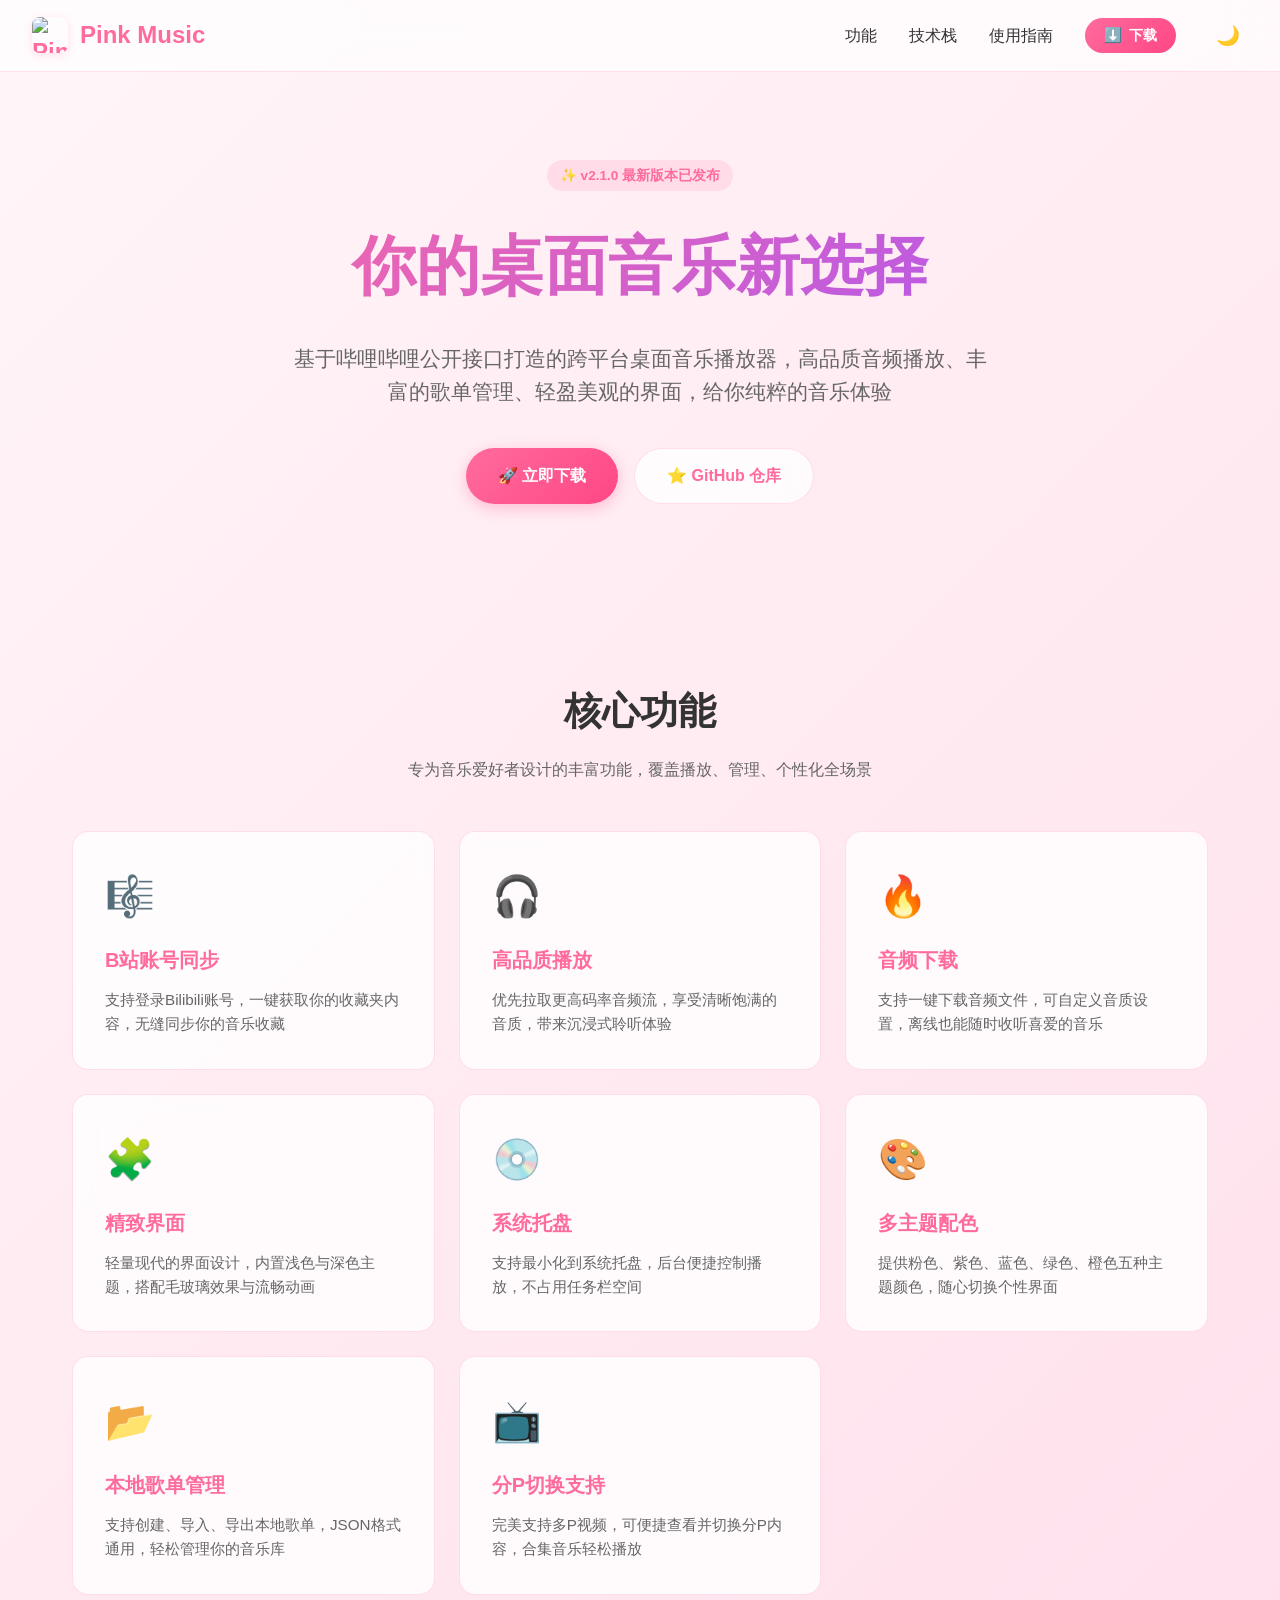
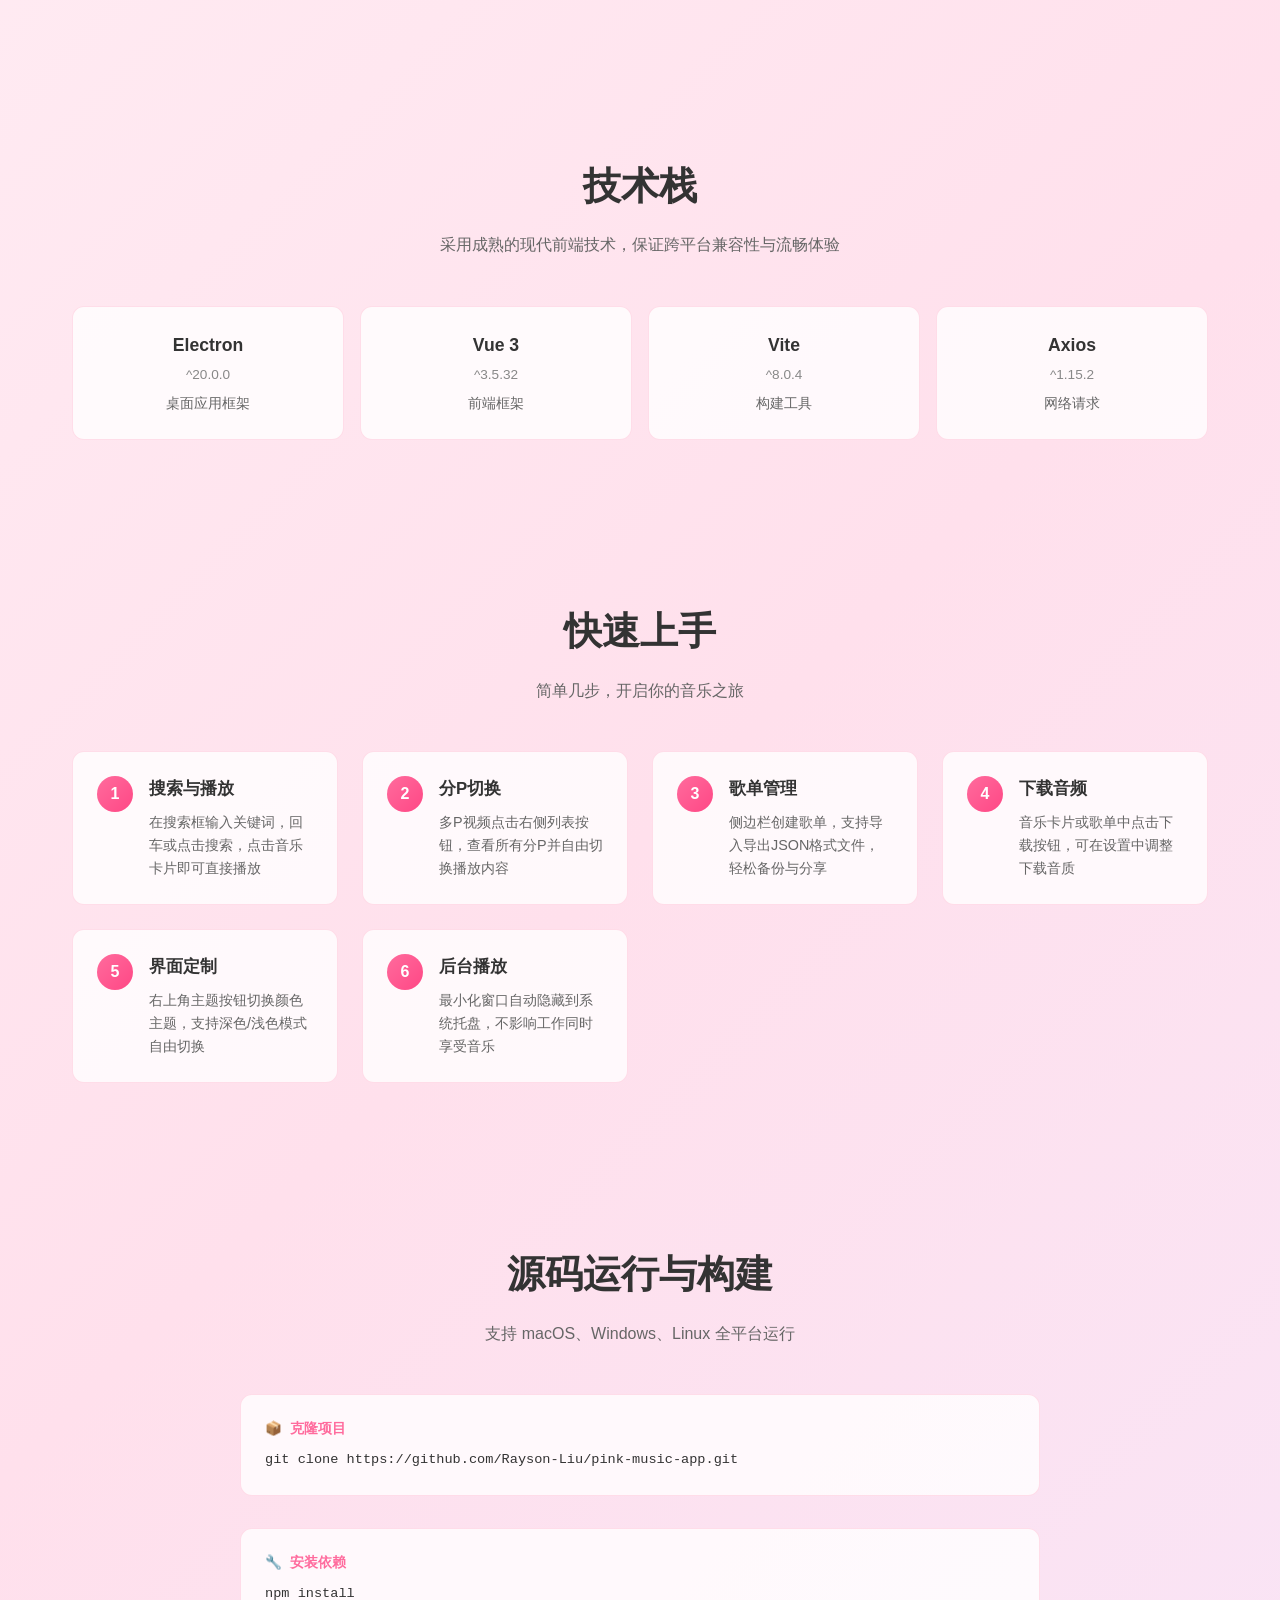
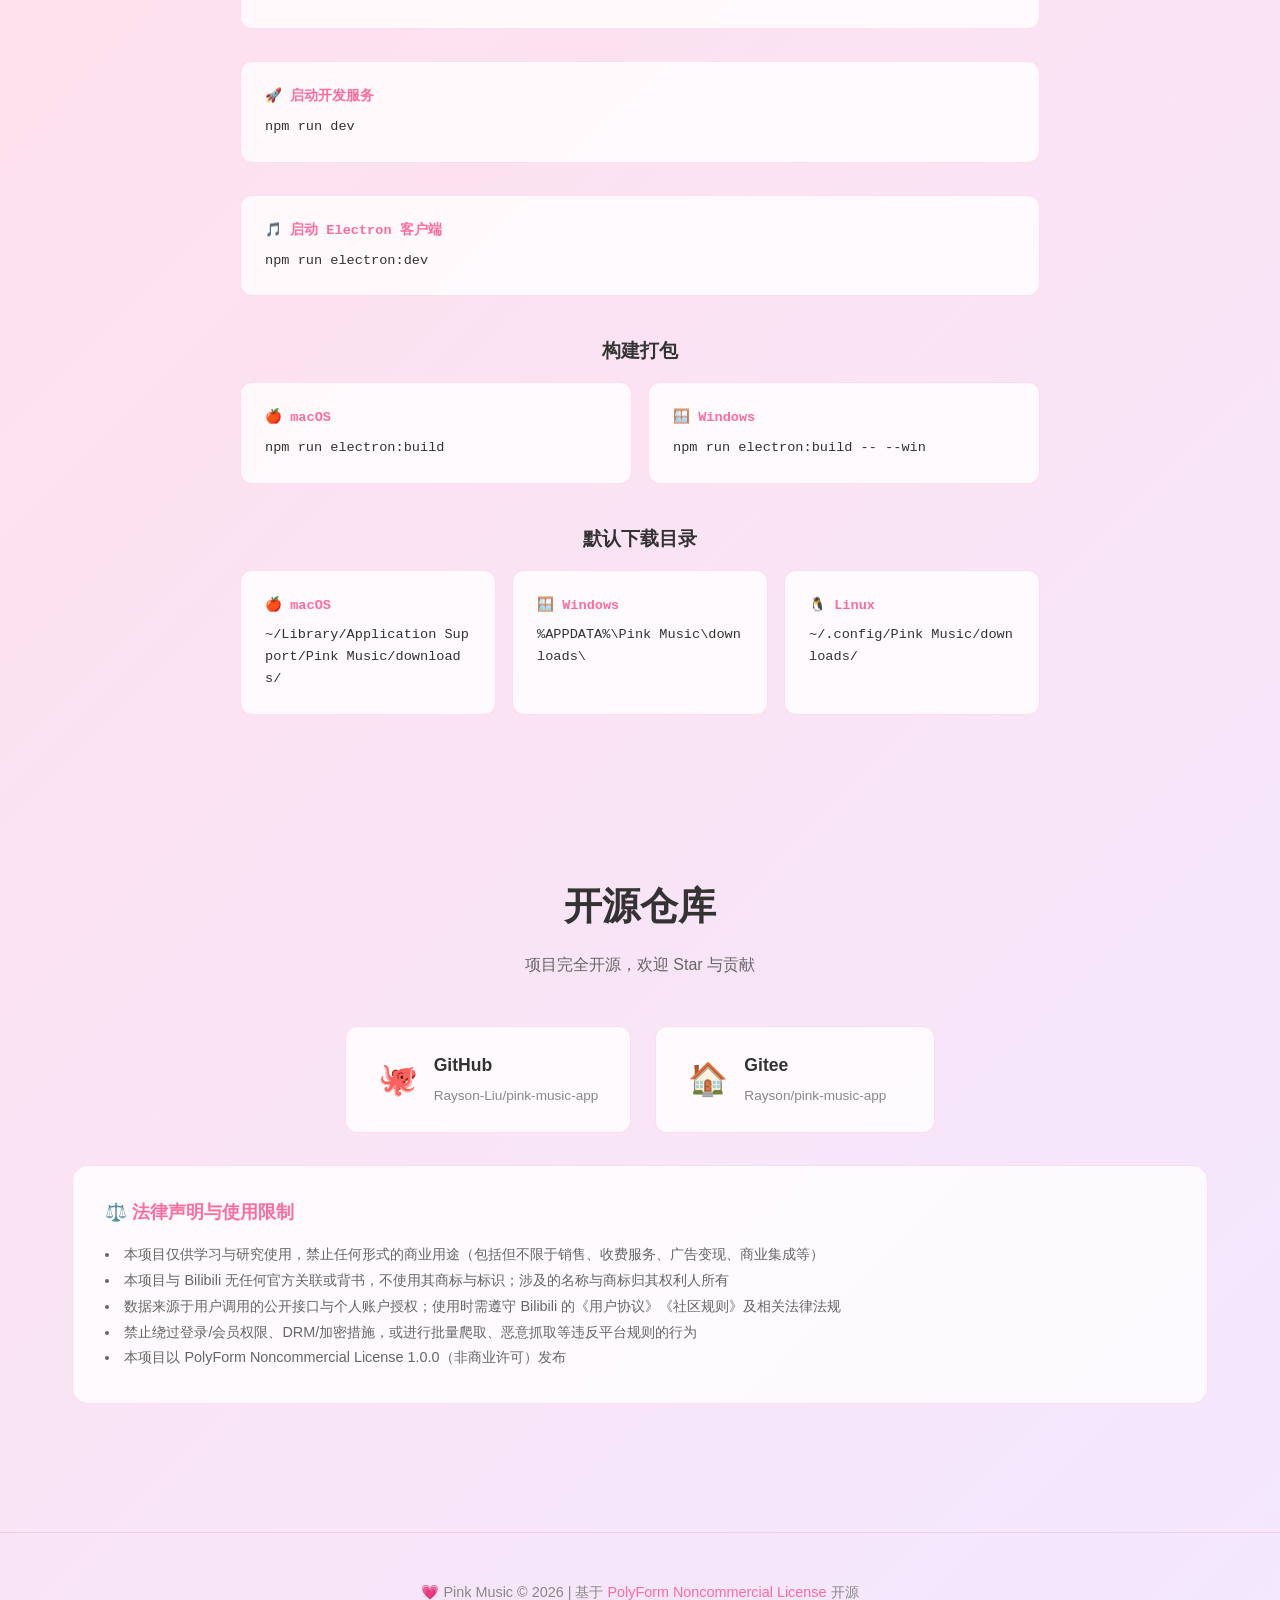
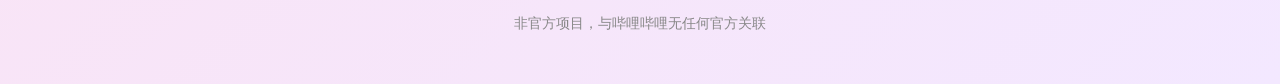
==== index.html @ ff6e5a3b "Create index.html" ====
<!DOCTYPE html>
<html lang="zh-CN">
<head>
    <meta charset="UTF-8">
    <meta name="viewport" content="width=device-width, initial-scale=1.0">
    <title>Pink Music - 基于B站的跨平台桌面音乐播放器</title>
    <link rel="icon" type="image/png" href="https://gitee.com/Rayson-Liu/pink-music-app/blob/main/pink.png">
    <style>
        * {
            margin: 0;
            padding: 0;
            box-sizing: border-box;
        }

        :root {
            --primary: #ff6b9d;
            --primary-dark: #ff4785;
            --secondary: #c44569;
            --bg-light: #fff5f8;
            --bg-dark: #1a1a2e;
            --text-light: #333;
            --text-dark: #f0f0f0;
            --card-light: rgba(255, 255, 255, 0.8);
            --card-dark: rgba(30, 30, 50, 0.8);
            --border-light: rgba(255, 107, 157, 0.2);
            --border-dark: rgba(255, 107, 157, 0.3);
            --modal-overlay: rgba(0, 0, 0, 0.4);
        }

        body {
            font-family: -apple-system, BlinkMacSystemFont, 'Segoe UI', Roboto, 'Helvetica Neue', Arial, sans-serif;
            background: linear-gradient(135deg, #fff5f8 0%, #ffe0ec 50%, #f3e8ff 100%);
            color: var(--text-light);
            line-height: 1.6;
            min-height: 100vh;
            transition: all 0.3s ease;
        }

        body.dark {
            background: linear-gradient(135deg, #1a1a2e 0%, #16213e 50%, #2d1b4e 100%);
            color: var(--text-dark);
        }

        /* 导航栏 */
        .navbar {
            position: fixed;
            top: 0;
            left: 0;
            right: 0;
            padding: 1rem 2rem;
            background: rgba(255, 255, 255, 0.7);
            backdrop-filter: blur(20px);
            -webkit-backdrop-filter: blur(20px);
            border-bottom: 1px solid var(--border-light);
            z-index: 1000;
            display: flex;
            justify-content: space-between;
            align-items: center;
            transition: all 0.3s ease;
        }

        body.dark .navbar {
            background: rgba(26, 26, 46, 0.7);
            border-bottom: 1px solid var(--border-dark);
        }

        .logo {
            display: flex;
            align-items: center;
            gap: 0.75rem;
            font-size: 1.5rem;
            font-weight: 700;
            color: var(--primary);
        }

        .logo-img {
            height: 36px;
            width: 36px;
            border-radius: 8px;
            object-fit: cover;
            box-shadow: 0 2px 8px rgba(255, 107, 157, 0.2);
        }

        .nav-links {
            display: flex;
            gap: 2rem;
            list-style: none;
            align-items: center;
        }

        .nav-links a {
            text-decoration: none;
            color: inherit;
            font-weight: 500;
            transition: color 0.2s ease;
        }

        .nav-links a:hover {
            color: var(--primary);
        }

        .theme-toggle {
            background: none;
            border: none;
            font-size: 1.2rem;
            cursor: pointer;
            padding: 0.5rem;
            border-radius: 50%;
            transition: background 0.2s ease;
        }

        .theme-toggle:hover {
            background: rgba(255, 107, 157, 0.1);
        }

        .nav-download-btn {
            padding: 0.5rem 1.2rem;
            border-radius: 50px;
            font-weight: 600;
            border: none;
            cursor: pointer;
            font-size: 0.9rem;
            background: linear-gradient(135deg, var(--primary) 0%, var(--primary-dark) 100%);
            color: white;
            transition: all 0.3s ease;
            display: inline-flex;
            align-items: center;
            gap: 0.4rem;
        }

        .nav-download-btn:hover {
            transform: translateY(-1px);
            box-shadow: 0 4px 12px rgba(255, 107, 157, 0.4);
        }

        /* Hero 区域 */
        .hero {
            padding: 10rem 2rem 6rem;
            text-align: center;
            max-width: 1200px;
            margin: 0 auto;
        }

        .hero h1 {
            font-size: clamp(2.5rem, 5vw, 4rem);
            font-weight: 800;
            margin-bottom: 1.5rem;
            background: linear-gradient(135deg, var(--primary) 0%, #a855f7 100%);
            -webkit-background-clip: text;
            -webkit-text-fill-color: transparent;
            background-clip: text;
        }

        .hero-subtitle {
            font-size: clamp(1.1rem, 2vw, 1.3rem);
            color: #666;
            max-width: 700px;
            margin: 0 auto 2.5rem;
        }

        body.dark .hero-subtitle {
            color: #aaa;
        }

        .hero-buttons {
            display: flex;
            gap: 1rem;
            justify-content: center;
            flex-wrap: wrap;
        }

        .btn {
            padding: 0.875rem 2rem;
            border-radius: 50px;
            font-weight: 600;
            text-decoration: none;
            display: inline-flex;
            align-items: center;
            gap: 0.5rem;
            transition: all 0.3s ease;
            border: none;
            cursor: pointer;
            font-size: 1rem;
        }

        .btn-primary {
            background: linear-gradient(135deg, var(--primary) 0%, var(--primary-dark) 100%);
            color: white;
            box-shadow: 0 4px 15px rgba(255, 107, 157, 0.4);
        }

        .btn-primary:hover {
            transform: translateY(-2px);
            box-shadow: 0 6px 20px rgba(255, 107, 157, 0.5);
        }

        .btn-secondary {
            background: var(--card-light);
            color: var(--primary);
            border: 1px solid var(--border-light);
            backdrop-filter: blur(10px);
        }

        body.dark .btn-secondary {
            background: var(--card-dark);
            border: 1px solid var(--border-dark);
        }

        .btn-secondary:hover {
            background: rgba(255, 107, 157, 0.1);
            transform: translateY(-2px);
        }

        .btn-full {
            width: 100%;
            justify-content: center;
            margin-top: 0.8rem;
        }

        .badge {
            display: inline-block;
            padding: 0.3rem 0.8rem;
            background: rgba(255, 107, 157, 0.15);
            color: var(--primary);
            border-radius: 20px;
            font-size: 0.85rem;
            font-weight: 600;
            margin-bottom: 1.5rem;
        }

        body.dark .badge {
            background: rgba(255, 107, 157, 0.2);
        }

        /* 通用板块样式 */
        .section {
            padding: 5rem 2rem;
            max-width: 1200px;
            margin: 0 auto;
        }

        .section-title {
            text-align: center;
            font-size: clamp(1.8rem, 3vw, 2.5rem);
            font-weight: 700;
            margin-bottom: 1rem;
        }

        .section-desc {
            text-align: center;
            color: #666;
            max-width: 600px;
            margin: 0 auto 3rem;
        }

        body.dark .section-desc {
            color: #aaa;
        }

        /* 功能特性 */
        .features-grid {
            display: grid;
            grid-template-columns: repeat(auto-fit, minmax(280px, 1fr));
            gap: 1.5rem;
        }

        .feature-card {
            background: var(--card-light);
            backdrop-filter: blur(10px);
            border: 1px solid var(--border-light);
            border-radius: 16px;
            padding: 2rem;
            transition: all 0.3s ease;
        }

        body.dark .feature-card {
            background: var(--card-dark);
            border: 1px solid var(--border-dark);
        }

        .feature-card:hover {
            transform: translateY(-5px);
            box-shadow: 0 10px 30px rgba(255, 107, 157, 0.15);
        }

        .feature-icon {
            font-size: 2.5rem;
            margin-bottom: 1rem;
        }

        .feature-card h3 {
            font-size: 1.25rem;
            margin-bottom: 0.75rem;
            color: var(--primary);
        }

        .feature-card p {
            color: #666;
            font-size: 0.95rem;
        }

        body.dark .feature-card p {
            color: #bbb;
        }

        /* 技术栈 */
        .tech-stack {
            display: grid;
            grid-template-columns: repeat(auto-fit, minmax(200px, 1fr));
            gap: 1rem;
            margin-top: 2rem;
        }

        .tech-item {
            background: var(--card-light);
            border: 1px solid var(--border-light);
            border-radius: 12px;
            padding: 1.5rem;
            text-align: center;
            transition: all 0.3s ease;
        }

        body.dark .tech-item {
            background: var(--card-dark);
            border: 1px solid var(--border-dark);
        }

        .tech-item:hover {
            border-color: var(--primary);
        }

        .tech-name {
            font-weight: 700;
            font-size: 1.1rem;
            margin-bottom: 0.3rem;
        }

        .tech-version {
            color: #888;
            font-size: 0.85rem;
            margin-bottom: 0.5rem;
        }

        body.dark .tech-version {
            color: #999;
        }

        .tech-desc {
            font-size: 0.85rem;
            color: #666;
        }

        body.dark .tech-desc {
            color: #aaa;
        }

        /* 使用指南 */
        .guide-grid {
            display: grid;
            grid-template-columns: repeat(auto-fit, minmax(250px, 1fr));
            gap: 1.5rem;
        }

        .guide-item {
            display: flex;
            gap: 1rem;
            padding: 1.5rem;
            background: var(--card-light);
            border-radius: 12px;
            border: 1px solid var(--border-light);
        }

        body.dark .guide-item {
            background: var(--card-dark);
            border: 1px solid var(--border-dark);
        }

        .guide-number {
            width: 36px;
            height: 36px;
            border-radius: 50%;
            background: linear-gradient(135deg, var(--primary), var(--primary-dark));
            color: white;
            display: flex;
            align-items: center;
            justify-content: center;
            font-weight: 700;
            flex-shrink: 0;
        }

        .guide-content h4 {
            margin-bottom: 0.5rem;
            font-size: 1.05rem;
        }

        .guide-content p {
            font-size: 0.9rem;
            color: #666;
        }

        body.dark .guide-content p {
            color: #aaa;
        }

        /* 下载区域 */
        .download-section {
            text-align: center;
        }

        .download-paths {
            display: grid;
            grid-template-columns: repeat(auto-fit, minmax(220px, 1fr));
            gap: 1rem;
            margin: 2rem 0;
        }

        .path-card {
            background: var(--card-light);
            border: 1px solid var(--border-light);
            border-radius: 12px;
            padding: 1.5rem;
            font-family: 'Monaco', 'Consolas', monospace;
            font-size: 0.85rem;
            text-align: left;
            word-break: break-all;
        }

        body.dark .path-card {
            background: var(--card-dark);
            border: 1px solid var(--border-dark);
        }

        .path-label {
            font-weight: 700;
            color: var(--primary);
            margin-bottom: 0.5rem;
            font-family: inherit;
        }

        /* 开源仓库 */
        .repo-links {
            display: flex;
            gap: 1.5rem;
            justify-content: center;
            flex-wrap: wrap;
            margin-top: 2rem;
        }

        .repo-card {
            display: flex;
            align-items: center;
            gap: 1rem;
            padding: 1.5rem 2rem;
            background: var(--card-light);
            border: 1px solid var(--border-light);
            border-radius: 12px;
            text-decoration: none;
            color: inherit;
            transition: all 0.3s ease;
            min-width: 280px;
        }

        body.dark .repo-card {
            background: var(--card-dark);
            border: 1px solid var(--border-dark);
        }

        .repo-card:hover {
            transform: translateY(-3px);
            border-color: var(--primary);
            box-shadow: 0 8px 20px rgba(255, 107, 157, 0.15);
        }

        .repo-icon {
            font-size: 2rem;
        }

        .repo-info h4 {
            font-size: 1.1rem;
            margin-bottom: 0.2rem;
        }

        .repo-info span {
            font-size: 0.85rem;
            color: #888;
        }

        body.dark .repo-info span {
            color: #999;
        }

        /* 法律声明 */
        .legal-notice {
            background: var(--card-light);
            border: 1px solid var(--border-light);
            border-radius: 16px;
            padding: 2rem;
            margin-top: 2rem;
            font-size: 0.9rem;
            color: #666;
        }

        body.dark .legal-notice {
            background: var(--card-dark);
            border: 1px solid var(--border-dark);
            color: #aaa;
        }

        .legal-notice h4 {
            color: var(--primary);
            margin-bottom: 1rem;
            font-size: 1.1rem;
        }

        .legal-notice ul {
            list-style-position: inside;
            line-height: 1.8;
        }

        /* 下载弹窗模态框 */
        .modal-overlay {
            position: fixed;
            top: 0;
            left: 0;
            right: 0;
            bottom: 0;
            background: var(--modal-overlay);
            backdrop-filter: blur(8px);
            -webkit-backdrop-filter: blur(8px);
            z-index: 2000;
            display: flex;
            align-items: center;
            justify-content: center;
            padding: 1rem;
            opacity: 0;
            visibility: hidden;
            transition: all 0.3s ease;
        }

        .modal-overlay.active {
            opacity: 1;
            visibility: visible;
        }

        .modal-content {
            background: var(--card-light);
            border: 1px solid var(--border-light);
            border-radius: 20px;
            width: 100%;
            max-width: 520px;
            overflow: hidden;
            transform: translateY(20px) scale(0.95);
            transition: all 0.3s ease;
            box-shadow: 0 20px 60px rgba(0, 0, 0, 0.2);
        }

        .modal-overlay.active .modal-content {
            transform: translateY(0) scale(1);
        }

        body.dark .modal-content {
            background: var(--card-dark);
            border: 1px solid var(--border-dark);
        }

        .modal-header {
            padding: 1.5rem 2rem;
            border-bottom: 1px solid var(--border-light);
            display: flex;
            justify-content: space-between;
            align-items: center;
        }

        body.dark .modal-header {
            border-bottom: 1px solid var(--border-dark);
        }

        .modal-header h3 {
            font-size: 1.3rem;
            color: var(--primary);
        }

        .modal-close {
            background: none;
            border: none;
            font-size: 1.8rem;
            cursor: pointer;
            color: #888;
            line-height: 1;
            transition: color 0.2s ease;
            padding: 0;
            width: 32px;
            height: 32px;
            display: flex;
            align-items: center;
            justify-content: center;
            border-radius: 50%;
        }

        .modal-close:hover {
            color: var(--primary);
            background: rgba(255, 107, 157, 0.1);
        }

        .modal-body {
            padding: 2rem;
            display: flex;
            flex-direction: column;
            gap: 1.5rem;
        }

        .download-option {
            padding: 1.5rem;
            border-radius: 12px;
            background: rgba(255, 107, 157, 0.05);
            border: 1px solid var(--border-light);
        }

        body.dark .download-option {
            background: rgba(255, 107, 157, 0.08);
            border: 1px solid var(--border-dark);
        }

        .download-option h4 {
            font-size: 1.1rem;
            margin-bottom: 0.3rem;
        }

        .download-option p {
            font-size: 0.9rem;
            color: #666;
            margin-bottom: 0.5rem;
        }

        body.dark .download-option p {
            color: #aaa;
        }

        .modal-footer {
            padding: 1rem 2rem 1.5rem;
            text-align: center;
            font-size: 0.85rem;
            color: #888;
        }

        body.dark .modal-footer {
            color: #999;
        }

        /* 页脚 */
        footer {
            text-align: center;
            padding: 3rem 2rem;
            border-top: 1px solid var(--border-light);
            margin-top: 3rem;
            color: #888;
            font-size: 0.9rem;
        }

        body.dark footer {
            border-top: 1px solid var(--border-dark);
            color: #999;
        }

        footer a {
            color: var(--primary);
            text-decoration: none;
        }

        /* 响应式 */
        @media (max-width: 768px) {
            .nav-links {
                gap: 1rem;
                font-size: 0.9rem;
            }
            
            .nav-links li:not(:last-child):not(:nth-last-child(2)) {
                display: none;
            }
            
            .hero {
                padding: 8rem 1.5rem 4rem;
            }
            
            .section {
                padding: 3rem 1.5rem;
            }

            .modal-body {
                padding: 1.5rem;
            }

            .nav-download-btn span {
                display: none;
            }

            .nav-download-btn {
                padding: 0.5rem 0.7rem;
            }
        }

        /* 平滑滚动 */
        html {
            scroll-behavior: smooth;
        }
    </style>
</head>
<body>
    <!-- 导航栏 -->
    <nav class="navbar">
        <div class="logo">
            <img src="https://raw.githubusercontent.com/Rayson-Liu/pink-music-app/main/pink.png" alt="Pink Music Logo" class="logo-img">
            <span>Pink Music</span>
        </div>
        <ul class="nav-links">
            <li><a href="#features">功能</a></li>
            <li><a href="#tech">技术栈</a></li>
            <li><a href="#guide">使用指南</a></li>
            <li><button class="nav-download-btn" id="downloadBtn">⬇️ <span>下载</span></button></li>
            <li>
                <button class="theme-toggle" id="themeToggle" title="切换主题">
                    🌙
                </button>
            </li>
        </ul>
    </nav>

    <!-- Hero 区域 -->
    <section class="hero">
        <span class="badge">✨ <span class="current-version">v2.1.0</span> 最新版本已发布</span>
        <h1>你的桌面音乐新选择</h1>
        <p class="hero-subtitle">
            基于哔哩哔哩公开接口打造的跨平台桌面音乐播放器，高品质音频播放、丰富的歌单管理、轻盈美观的界面，给你纯粹的音乐体验
        </p>
        <div class="hero-buttons">
            <button class="btn btn-primary" id="heroDownloadBtn">
                🚀 立即下载
            </button>
            <a href="https://github.com/Rayson-Liu/pink-music-app" target="_blank" class="btn btn-secondary">
                ⭐ GitHub 仓库
            </a>
        </div>
    </section>

    <!-- 功能特性 -->
    <section class="section" id="features">
        <h2 class="section-title">核心功能</h2>
        <p class="section-desc">专为音乐爱好者设计的丰富功能，覆盖播放、管理、个性化全场景</p>
        
        <div class="features-grid">
            <div class="feature-card">
                <div class="feature-icon">🎼</div>
                <h3>B站账号同步</h3>
                <p>支持登录Bilibili账号，一键获取你的收藏夹内容，无缝同步你的音乐收藏</p>
            </div>
            
            <div class="feature-card">
                <div class="feature-icon">🎧</div>
                <h3>高品质播放</h3>
                <p>优先拉取更高码率音频流，享受清晰饱满的音质，带来沉浸式聆听体验</p>
            </div>
            
            <div class="feature-card">
                <div class="feature-icon">🔥</div>
                <h3>音频下载</h3>
                <p>支持一键下载音频文件，可自定义音质设置，离线也能随时收听喜爱的音乐</p>
            </div>
            
            <div class="feature-card">
                <div class="feature-icon">🧩</div>
                <h3>精致界面</h3>
                <p>轻量现代的界面设计，内置浅色与深色主题，搭配毛玻璃效果与流畅动画</p>
            </div>
            
            <div class="feature-card">
                <div class="feature-icon">💿</div>
                <h3>系统托盘</h3>
                <p>支持最小化到系统托盘，后台便捷控制播放，不占用任务栏空间</p>
            </div>
            
            <div class="feature-card">
                <div class="feature-icon">🎨</div>
                <h3>多主题配色</h3>
                <p>提供粉色、紫色、蓝色、绿色、橙色五种主题颜色，随心切换个性界面</p>
            </div>
            
            <div class="feature-card">
                <div class="feature-icon">📂</div>
                <h3>本地歌单管理</h3>
                <p>支持创建、导入、导出本地歌单，JSON格式通用，轻松管理你的音乐库</p>
            </div>
            
            <div class="feature-card">
                <div class="feature-icon">📺</div>
                <h3>分P切换支持</h3>
                <p>完美支持多P视频，可便捷查看并切换分P内容，合集音乐轻松播放</p>
            </div>
        </div>
    </section>

    <!-- 技术栈 -->
    <section class="section" id="tech">
        <h2 class="section-title">技术栈</h2>
        <p class="section-desc">采用成熟的现代前端技术，保证跨平台兼容性与流畅体验</p>
        
        <div class="tech-stack">
            <div class="tech-item">
                <div class="tech-name">Electron</div>
                <div class="tech-version">^20.0.0</div>
                <div class="tech-desc">桌面应用框架</div>
            </div>
            
            <div class="tech-item">
                <div class="tech-name">Vue 3</div>
                <div class="tech-version">^3.5.32</div>
                <div class="tech-desc">前端框架</div>
            </div>
            
            <div class="tech-item">
                <div class="tech-name">Vite</div>
                <div class="tech-version">^8.0.4</div>
                <div class="tech-desc">构建工具</div>
            </div>
            
            <div class="tech-item">
                <div class="tech-name">Axios</div>
                <div class="tech-version">^1.15.2</div>
                <div class="tech-desc">网络请求</div>
            </div>
        </div>
    </section>

    <!-- 使用指南 -->
    <section class="section" id="guide">
        <h2 class="section-title">快速上手</h2>
        <p class="section-desc">简单几步，开启你的音乐之旅</p>
        
        <div class="guide-grid">
            <div class="guide-item">
                <div class="guide-number">1</div>
                <div class="guide-content">
                    <h4>搜索与播放</h4>
                    <p>在搜索框输入关键词，回车或点击搜索，点击音乐卡片即可直接播放</p>
                </div>
            </div>
            
            <div class="guide-item">
                <div class="guide-number">2</div>
                <div class="guide-content">
                    <h4>分P切换</h4>
                    <p>多P视频点击右侧列表按钮，查看所有分P并自由切换播放内容</p>
                </div>
            </div>
            
            <div class="guide-item">
                <div class="guide-number">3</div>
                <div class="guide-content">
                    <h4>歌单管理</h4>
                    <p>侧边栏创建歌单，支持导入导出JSON格式文件，轻松备份与分享</p>
                </div>
            </div>
            
            <div class="guide-item">
                <div class="guide-number">4</div>
                <div class="guide-content">
                    <h4>下载音频</h4>
                    <p>音乐卡片或歌单中点击下载按钮，可在设置中调整下载音质</p>
                </div>
            </div>
            
            <div class="guide-item">
                <div class="guide-number">5</div>
                <div class="guide-content">
                    <h4>界面定制</h4>
                    <p>右上角主题按钮切换颜色主题，支持深色/浅色模式自由切换</p>
                </div>
            </div>
            
            <div class="guide-item">
                <div class="guide-number">6</div>
                <div class="guide-content">
                    <h4>后台播放</h4>
                    <p>最小化窗口自动隐藏到系统托盘，不影响工作同时享受音乐</p>
                </div>
            </div>
        </div>
    </section>

    <!-- 安装与运行 -->
    <section class="section download-section" id="download">
        <h2 class="section-title">源码运行与构建</h2>
        <p class="section-desc">支持 macOS、Windows、Linux 全平台运行</p>
        
        <div class="path-card" style="max-width: 800px; margin: 0 auto 2rem; text-align: left;">
            <div class="path-label">📦 克隆项目</div>
            <code>git clone https://github.com/Rayson-Liu/pink-music-app.git</code>
        </div>
        
        <div class="path-card" style="max-width: 800px; margin: 0 auto 2rem; text-align: left;">
            <div class="path-label">🔧 安装依赖</div>
            <code>npm install</code>
        </div>
        
        <div class="path-card" style="max-width: 800px; margin: 0 auto 2rem; text-align: left;">
            <div class="path-label">🚀 启动开发服务</div>
            <code>npm run dev</code>
        </div>
        
        <div class="path-card" style="max-width: 800px; margin: 0 auto 2rem; text-align: left;">
            <div class="path-label">🎵 启动 Electron 客户端</div>
            <code>npm run electron:dev</code>
        </div>
        
        <h3 style="margin: 2.5rem 0 1rem;">构建打包</h3>
        <div class="download-paths" style="max-width: 800px; margin: 0 auto;">
            <div class="path-card">
                <div class="path-label">🍎 macOS</div>
                <code>npm run electron:build</code>
            </div>
            <div class="path-card">
                <div class="path-label">🪟 Windows</div>
                <code>npm run electron:build -- --win</code>
            </div>
        </div>
        
        <h3 style="margin: 2.5rem 0 1rem;">默认下载目录</h3>
        <div class="download-paths" style="max-width: 800px; margin: 0 auto;">
            <div class="path-card">
                <div class="path-label">🍎 macOS</div>
                <code>~/Library/Application Support/Pink Music/downloads/</code>
            </div>
            <div class="path-card">
                <div class="path-label">🪟 Windows</div>
                <code>%APPDATA%\Pink Music\downloads\</code>
            </div>
            <div class="path-card">
                <div class="path-label">🐧 Linux</div>
                <code>~/.config/Pink Music/downloads/</code>
            </div>
        </div>
    </section>

    <!-- 开源仓库 -->
    <section class="section">
        <h2 class="section-title">开源仓库</h2>
        <p class="section-desc">项目完全开源，欢迎 Star 与贡献</p>
        
        <div class="repo-links">
            <a href="https://github.com/Rayson-Liu/pink-music-app" target="_blank" class="repo-card">
                <div class="repo-icon">🐙</div>
                <div class="repo-info">
                    <h4>GitHub</h4>
                    <span>Rayson-Liu/pink-music-app</span>
                </div>
            </a>
            
            <a href="https://gitee.com/Rayson-Liu/pink-music-app" target="_blank" class="repo-card">
                <div class="repo-icon">🏠</div>
                <div class="repo-info">
                    <h4>Gitee</h4>
                    <span>Rayson/pink-music-app</span>
                </div>
            </a>
        </div>

        <!-- 法律声明 -->
        <div class="legal-notice">
            <h4>⚖️ 法律声明与使用限制</h4>
            <ul>
                <li>本项目仅供学习与研究使用，禁止任何形式的商业用途（包括但不限于销售、收费服务、广告变现、商业集成等）</li>
                <li>本项目与 Bilibili 无任何官方关联或背书，不使用其商标与标识；涉及的名称与商标归其权利人所有</li>
                <li>数据来源于用户调用的公开接口与个人账户授权；使用时需遵守 Bilibili 的《用户协议》《社区规则》及相关法律法规</li>
                <li>禁止绕过登录/会员权限、DRM/加密措施，或进行批量爬取、恶意抓取等违反平台规则的行为</li>
                <li>本项目以 PolyForm Noncommercial License 1.0.0（非商业许可）发布</li>
            </ul>
        </div>
    </section>

    <!-- 下载弹窗 -->
    <div class="modal-overlay" id="downloadModal">
        <div class="modal-content">
            <div class="modal-header">
                <h3>下载 Pink Music</h3>
                <button class="modal-close" id="closeModal">×</button>
            </div>
            <div class="modal-body">
                <div class="download-option">
                    <h4>🌍 全球站点 · GitHub</h4>
                    <p>最新正式版 <span class="current-version">v2.1.0</span> · 海外用户推荐</p>
                    <a href="https://github.com/Rayson-Liu/pink-music-app/releases/latest" target="_blank" class="btn btn-primary btn-full">
                        前往 GitHub 下载
                    </a>
                </div>
                <div class="download-option">
                    <h4>🇨🇳 国内站点 · Gitee</h4>
                    <p>最新正式版 <span class="current-version">v2.1.0</span> · 国内用户高速访问</p>
                    <a href="https://gitee.com/Rayson-Liu/pink-music-app/releases" target="_blank" class="btn btn-secondary btn-full">
                        前往 Gitee 下载
                    </a>
                </div>
            </div>
            <div class="modal-footer">
                支持 macOS / Windows / Linux 全平台安装包
            </div>
        </div>
    </div>

    <!-- 页脚 -->
    <footer>
        <p>💗 Pink Music © 2026 | 基于 <a href="https://github.com/Rayson-Liu/pink-music-app" target="_blank">PolyForm Noncommercial License</a> 开源</p>
        <p style="margin-top: 0.5rem;">非官方项目，与哔哩哔哩无任何官方关联</p>
    </footer>

    <script>
        // 动态获取最新版本号
        const DEFAULT_VERSION = 'v2.1.0';
        const GITHUB_REPO = 'Rayson-Liu/pink-music-app';

        async function fetchLatestVersion() {
            try {
                const response = await fetch(`https://api.github.com/repos/${GITHUB_REPO}/releases/latest`);
                if (!response.ok) throw new Error('请求失败');
                const data = await response.json();
                const latestVersion = data.tag_name || DEFAULT_VERSION;
                // 替换页面所有版本号
                document.querySelectorAll('.current-version').forEach(el => {
                    el.textContent = latestVersion;
                });
            } catch (err) {
                // 请求失败保留默认版本，不影响页面使用
                console.warn('获取最新版本号失败，使用默认版本', err);
            }
        }

        // 页面加载时拉取版本号
        fetchLatestVersion();

        // 主题切换功能
        const themeToggle = document.getElementById('themeToggle');
        const body = document.body;

        // 检查本地存储的主题偏好
        const savedTheme = localStorage.getItem('pink-music-theme');
        if (savedTheme === 'dark') {
            body.classList.add('dark');
            themeToggle.textContent = '☀️';
        }

        themeToggle.addEventListener('click', () => {
            body.classList.toggle('dark');
            const isDark = body.classList.contains('dark');
            themeToggle.textContent = isDark ? '☀️' : '🌙';
            localStorage.setItem('pink-music-theme', isDark ? 'dark' : 'light');
        });

        // 下载弹窗控制
        const downloadBtn = document.getElementById('downloadBtn');
        const heroDownloadBtn = document.getElementById('heroDownloadBtn');
        const downloadModal = document.getElementById('downloadModal');
        const closeModal = document.getElementById('closeModal');

        function openModal() {
            downloadModal.classList.add('active');
            document.body.style.overflow = 'hidden';
        }

        function closeModalFunc() {
            downloadModal.classList.remove('active');
            document.body.style.overflow = '';
        }

        downloadBtn.addEventListener('click', openModal);
        heroDownloadBtn.addEventListener('click', openModal);
        closeModal.addEventListener('click', closeModalFunc);

        // 点击遮罩关闭弹窗
        downloadModal.addEventListener('click', (e) => {
            if (e.target === downloadModal) {
                closeModalFunc();
            }
        });

        // ESC键关闭弹窗
        document.addEventListener('keydown', (e) => {
            if (e.key === 'Escape' && downloadModal.classList.contains('active')) {
                closeModalFunc();
            }
        });

        // 导航栏滚动效果
        let lastScroll = 0;
        const navbar = document.querySelector('.navbar');

        window.addEventListener('scroll', () => {
            const currentScroll = window.pageYOffset;
            
            if (currentScroll > 50) {
                navbar.style.boxShadow = '0 4px 20px rgba(0, 0, 0, 0.05)';
            } else {
                navbar.style.boxShadow = 'none';
            }
            
            lastScroll = currentScroll;
        });

        // 平滑滚动到锚点
        document.querySelectorAll('a[href^="#"]').forEach(anchor => {
            anchor.addEventListener('click', function (e) {
                e.preventDefault();
                const target = document.querySelector(this.getAttribute('href'));
                if (target) {
                    target.scrollIntoView({
                        behavior: 'smooth',
                        block: 'start'
                    });
                }
            });
        });
    </script>
</body>
</html>
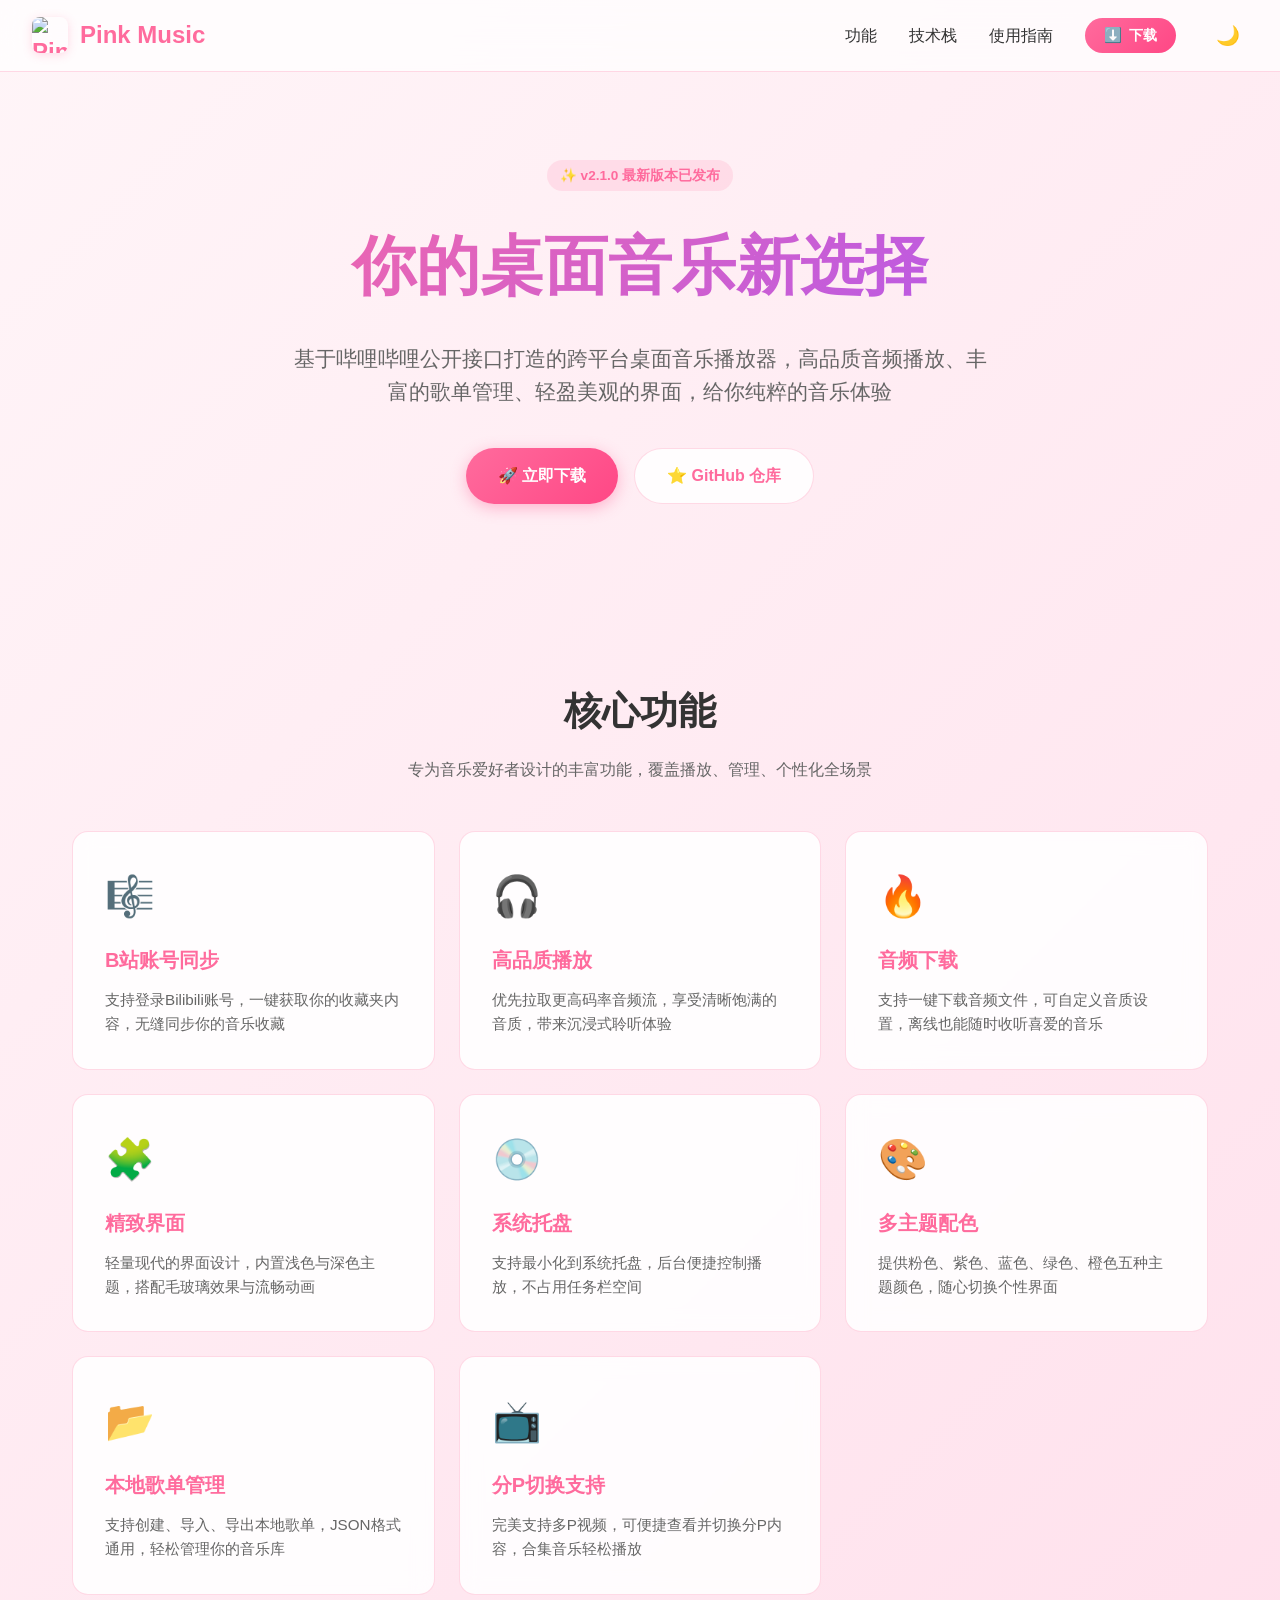
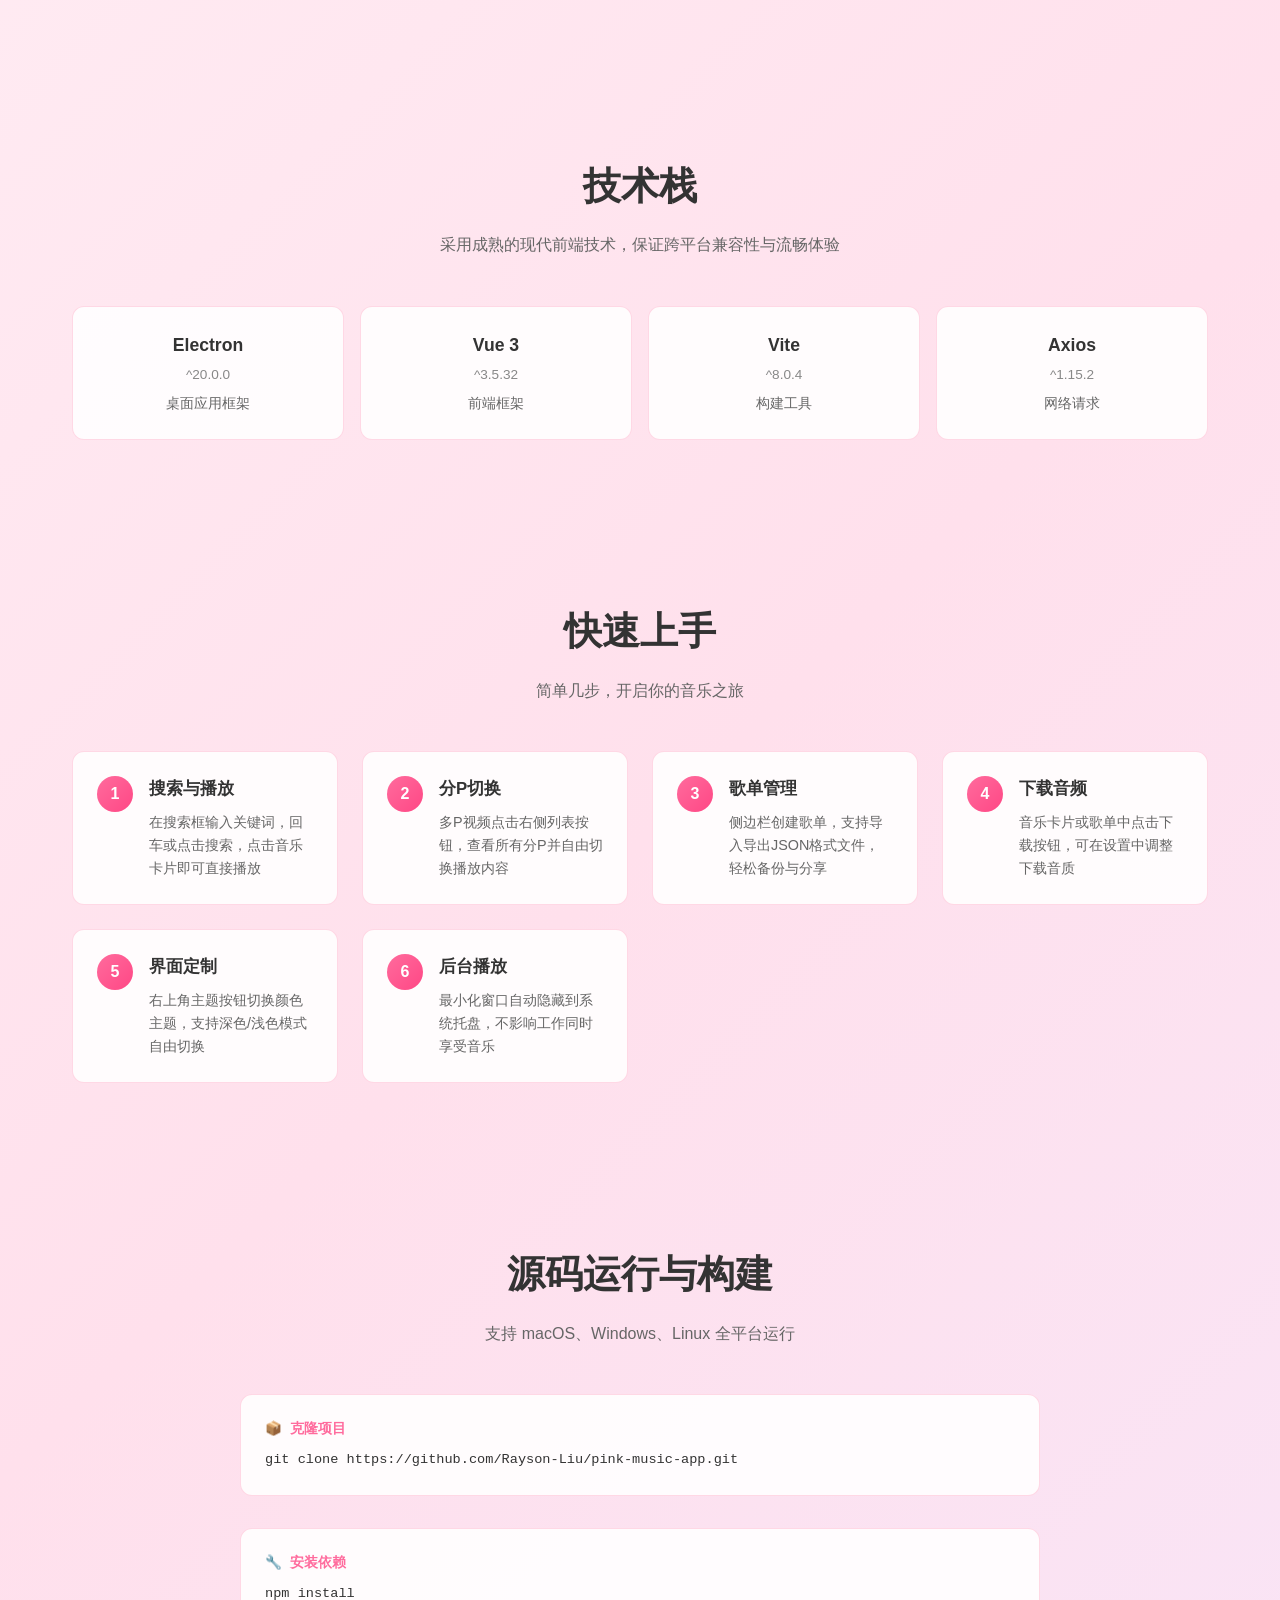
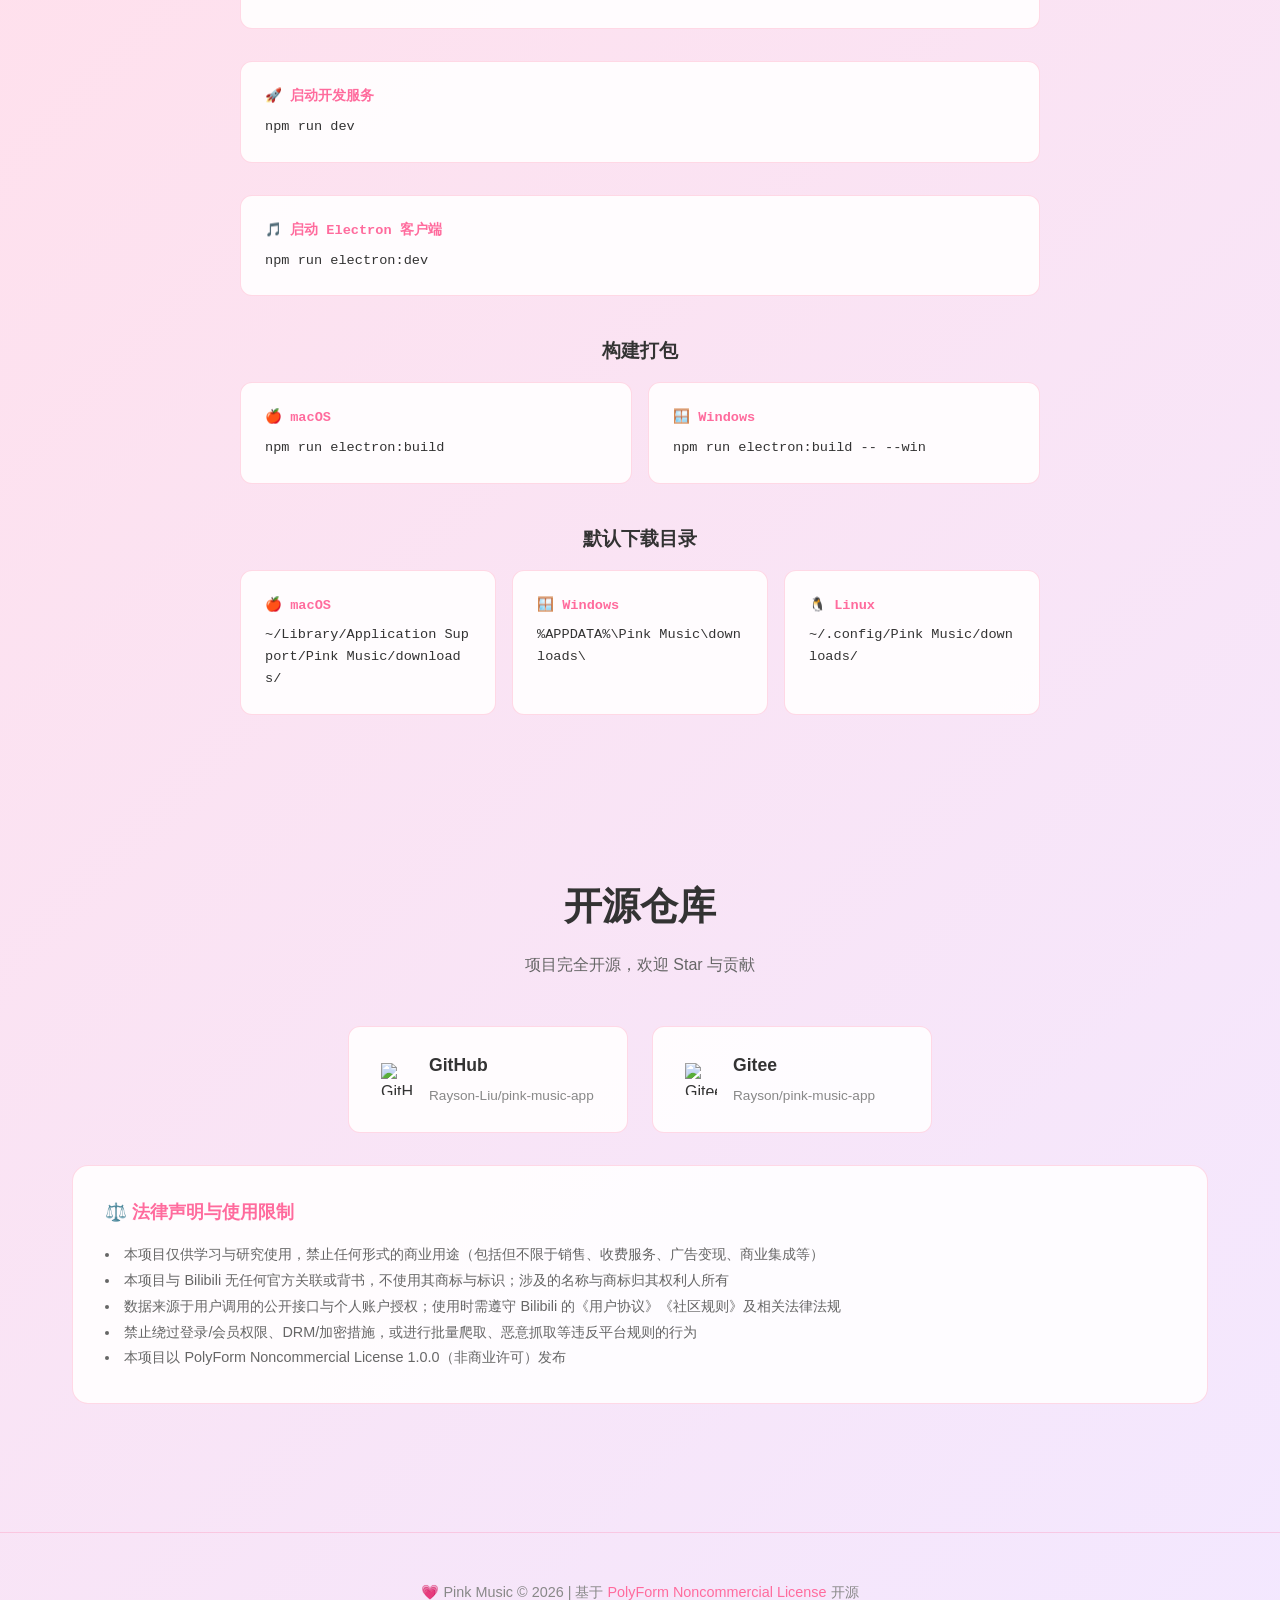
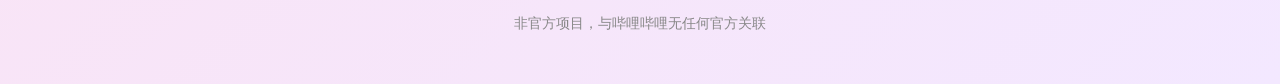
==== commit e99fca13: "Update index.html" ====
--- a/index.html
+++ b/index.html
@@ -4,7 +4,7 @@
     <meta charset="UTF-8">
     <meta name="viewport" content="width=device-width, initial-scale=1.0">
     <title>Pink Music - 基于B站的跨平台桌面音乐播放器</title>
-    <link rel="icon" type="image/png" href="https://gitee.com/Rayson-Liu/pink-music-app/blob/main/pink.png">
+    <link rel="icon" type="image/png" href="https://gitee.com/Rayson-Liu/pink-music-app/raw/main/pink.png">
     <style>
         * {
             margin: 0;
@@ -20,11 +20,11 @@
             --bg-dark: #1a1a2e;
             --text-light: #333;
             --text-dark: #f0f0f0;
-            --card-light: rgba(255, 255, 255, 0.8);
-            --card-dark: rgba(30, 30, 50, 0.8);
-            --border-light: rgba(255, 107, 157, 0.2);
-            --border-dark: rgba(255, 107, 157, 0.3);
-            --modal-overlay: rgba(0, 0, 0, 0.4);
+            --card-light: rgba(255, 255, 255, 0.88);
+            --card-dark: rgba(30, 30, 50, 0.88);
+            --border-light: rgba(255, 107, 157, 0.25);
+            --border-dark: rgba(255, 107, 157, 0.35);
+            --modal-overlay: rgba(0, 0, 0, 0.45);
         }
 
         body {
@@ -41,16 +41,15 @@
             color: var(--text-dark);
         }
 
-        /* 导航栏 */
         .navbar {
             position: fixed;
             top: 0;
             left: 0;
             right: 0;
             padding: 1rem 2rem;
-            background: rgba(255, 255, 255, 0.7);
-            backdrop-filter: blur(20px);
-            -webkit-backdrop-filter: blur(20px);
+            background: rgba(255, 255, 255, 0.72);
+            backdrop-filter: blur(22px);
+            -webkit-backdrop-filter: blur(22px);
             border-bottom: 1px solid var(--border-light);
             z-index: 1000;
             display: flex;
@@ -60,7 +59,7 @@
         }
 
         body.dark .navbar {
-            background: rgba(26, 26, 46, 0.7);
+            background: rgba(26, 26, 46, 0.72);
             border-bottom: 1px solid var(--border-dark);
         }
 
@@ -71,6 +70,7 @@
             font-size: 1.5rem;
             font-weight: 700;
             color: var(--primary);
+            text-decoration: none;
         }
 
         .logo-img {
@@ -78,7 +78,7 @@
             width: 36px;
             border-radius: 8px;
             object-fit: cover;
-            box-shadow: 0 2px 8px rgba(255, 107, 157, 0.2);
+            box-shadow: 0 2px 10px rgba(255, 107, 157, 0.25);
         }
 
         .nav-links {
@@ -130,10 +130,9 @@
 
         .nav-download-btn:hover {
             transform: translateY(-1px);
-            box-shadow: 0 4px 12px rgba(255, 107, 157, 0.4);
-        }
-
-        /* Hero 区域 */
+            box-shadow: 0 4px 12px rgba(255, 107, 157, 0.45);
+        }
+
         .hero {
             padding: 10rem 2rem 6rem;
             text-align: center;
@@ -186,12 +185,12 @@
         .btn-primary {
             background: linear-gradient(135deg, var(--primary) 0%, var(--primary-dark) 100%);
             color: white;
-            box-shadow: 0 4px 15px rgba(255, 107, 157, 0.4);
+            box-shadow: 0 4px 15px rgba(255, 107, 157, 0.45);
         }
 
         .btn-primary:hover {
             transform: translateY(-2px);
-            box-shadow: 0 6px 20px rgba(255, 107, 157, 0.5);
+            box-shadow: 0 6px 20px rgba(255, 107, 157, 0.55);
         }
 
         .btn-secondary {
@@ -229,10 +228,9 @@
         }
 
         body.dark .badge {
-            background: rgba(255, 107, 157, 0.2);
-        }
-
-        /* 通用板块样式 */
+            background: rgba(255, 107, 157, 0.22);
+        }
+
         .section {
             padding: 5rem 2rem;
             max-width: 1200px;
@@ -257,7 +255,6 @@
             color: #aaa;
         }
 
-        /* 功能特性 */
         .features-grid {
             display: grid;
             grid-template-columns: repeat(auto-fit, minmax(280px, 1fr));
@@ -280,7 +277,7 @@
 
         .feature-card:hover {
             transform: translateY(-5px);
-            box-shadow: 0 10px 30px rgba(255, 107, 157, 0.15);
+            box-shadow: 0 10px 30px rgba(255, 107, 157, 0.18);
         }
 
         .feature-icon {
@@ -303,7 +300,6 @@
             color: #bbb;
         }
 
-        /* 技术栈 */
         .tech-stack {
             display: grid;
             grid-template-columns: repeat(auto-fit, minmax(200px, 1fr));
@@ -354,7 +350,6 @@
             color: #aaa;
         }
 
-        /* 使用指南 */
         .guide-grid {
             display: grid;
             grid-template-columns: repeat(auto-fit, minmax(250px, 1fr));
@@ -402,7 +397,6 @@
             color: #aaa;
         }
 
-        /* 下载区域 */
         .download-section {
             text-align: center;
         }
@@ -437,7 +431,6 @@
             font-family: inherit;
         }
 
-        /* 开源仓库 */
         .repo-links {
             display: flex;
             gap: 1.5rem;
@@ -468,11 +461,13 @@
         .repo-card:hover {
             transform: translateY(-3px);
             border-color: var(--primary);
-            box-shadow: 0 8px 20px rgba(255, 107, 157, 0.15);
+            box-shadow: 0 8px 20px rgba(255, 107, 157, 0.18);
         }
 
         .repo-icon {
-            font-size: 2rem;
+            width: 32px;
+            height: 32px;
+            flex-shrink: 0;
         }
 
         .repo-info h4 {
@@ -489,7 +484,6 @@
             color: #999;
         }
 
-        /* 法律声明 */
         .legal-notice {
             background: var(--card-light);
             border: 1px solid var(--border-light);
@@ -517,7 +511,6 @@
             line-height: 1.8;
         }
 
-        /* 下载弹窗模态框 */
         .modal-overlay {
             position: fixed;
             top: 0;
@@ -551,7 +544,7 @@
             overflow: hidden;
             transform: translateY(20px) scale(0.95);
             transition: all 0.3s ease;
-            box-shadow: 0 20px 60px rgba(0, 0, 0, 0.2);
+            box-shadow: 0 20px 60px rgba(0, 0, 0, 0.25);
         }
 
         .modal-overlay.active .modal-content {
@@ -647,7 +640,6 @@
             color: #999;
         }
 
-        /* 页脚 */
         footer {
             text-align: center;
             padding: 3rem 2rem;
@@ -667,21 +659,20 @@
             text-decoration: none;
         }
 
-        /* 响应式 */
         @media (max-width: 768px) {
             .nav-links {
                 gap: 1rem;
                 font-size: 0.9rem;
             }
-            
+
             .nav-links li:not(:last-child):not(:nth-last-child(2)) {
                 display: none;
             }
-            
+
             .hero {
                 padding: 8rem 1.5rem 4rem;
             }
-            
+
             .section {
                 padding: 3rem 1.5rem;
             }
@@ -699,19 +690,17 @@
             }
         }
 
-        /* 平滑滚动 */
         html {
             scroll-behavior: smooth;
         }
     </style>
 </head>
 <body>
-    <!-- 导航栏 -->
     <nav class="navbar">
-        <div class="logo">
-            <img src="https://raw.githubusercontent.com/Rayson-Liu/pink-music-app/main/pink.png" alt="Pink Music Logo" class="logo-img">
+        <a href="#" class="logo">
+            <img src="https://gitee.com/Rayson-Liu/pink-music-app/raw/main/pink.png" alt="Pink Music Logo" class="logo-img">
             <span>Pink Music</span>
-        </div>
+        </a>
         <ul class="nav-links">
             <li><a href="#features">功能</a></li>
             <li><a href="#tech">技术栈</a></li>
@@ -725,7 +714,6 @@
         </ul>
     </nav>
 
-    <!-- Hero 区域 -->
     <section class="hero">
         <span class="badge">✨ <span class="current-version">v2.1.0</span> 最新版本已发布</span>
         <h1>你的桌面音乐新选择</h1>
@@ -742,54 +730,53 @@
         </div>
     </section>
 
-    <!-- 功能特性 -->
     <section class="section" id="features">
         <h2 class="section-title">核心功能</h2>
         <p class="section-desc">专为音乐爱好者设计的丰富功能，覆盖播放、管理、个性化全场景</p>
-        
+
         <div class="features-grid">
             <div class="feature-card">
                 <div class="feature-icon">🎼</div>
                 <h3>B站账号同步</h3>
                 <p>支持登录Bilibili账号，一键获取你的收藏夹内容，无缝同步你的音乐收藏</p>
             </div>
-            
+
             <div class="feature-card">
                 <div class="feature-icon">🎧</div>
                 <h3>高品质播放</h3>
                 <p>优先拉取更高码率音频流，享受清晰饱满的音质，带来沉浸式聆听体验</p>
             </div>
-            
+
             <div class="feature-card">
                 <div class="feature-icon">🔥</div>
                 <h3>音频下载</h3>
                 <p>支持一键下载音频文件，可自定义音质设置，离线也能随时收听喜爱的音乐</p>
             </div>
-            
+
             <div class="feature-card">
                 <div class="feature-icon">🧩</div>
                 <h3>精致界面</h3>
                 <p>轻量现代的界面设计，内置浅色与深色主题，搭配毛玻璃效果与流畅动画</p>
             </div>
-            
+
             <div class="feature-card">
                 <div class="feature-icon">💿</div>
                 <h3>系统托盘</h3>
                 <p>支持最小化到系统托盘，后台便捷控制播放，不占用任务栏空间</p>
             </div>
-            
+
             <div class="feature-card">
                 <div class="feature-icon">🎨</div>
                 <h3>多主题配色</h3>
                 <p>提供粉色、紫色、蓝色、绿色、橙色五种主题颜色，随心切换个性界面</p>
             </div>
-            
+
             <div class="feature-card">
                 <div class="feature-icon">📂</div>
                 <h3>本地歌单管理</h3>
                 <p>支持创建、导入、导出本地歌单，JSON格式通用，轻松管理你的音乐库</p>
             </div>
-            
+
             <div class="feature-card">
                 <div class="feature-icon">📺</div>
                 <h3>分P切换支持</h3>
@@ -798,30 +785,29 @@
         </div>
     </section>
 
-    <!-- 技术栈 -->
     <section class="section" id="tech">
         <h2 class="section-title">技术栈</h2>
         <p class="section-desc">采用成熟的现代前端技术，保证跨平台兼容性与流畅体验</p>
-        
+
         <div class="tech-stack">
             <div class="tech-item">
                 <div class="tech-name">Electron</div>
                 <div class="tech-version">^20.0.0</div>
                 <div class="tech-desc">桌面应用框架</div>
             </div>
-            
+
             <div class="tech-item">
                 <div class="tech-name">Vue 3</div>
                 <div class="tech-version">^3.5.32</div>
                 <div class="tech-desc">前端框架</div>
             </div>
-            
+
             <div class="tech-item">
                 <div class="tech-name">Vite</div>
                 <div class="tech-version">^8.0.4</div>
                 <div class="tech-desc">构建工具</div>
             </div>
-            
+
             <div class="tech-item">
                 <div class="tech-name">Axios</div>
                 <div class="tech-version">^1.15.2</div>
@@ -830,11 +816,10 @@
         </div>
     </section>
 
-    <!-- 使用指南 -->
     <section class="section" id="guide">
         <h2 class="section-title">快速上手</h2>
         <p class="section-desc">简单几步，开启你的音乐之旅</p>
-        
+
         <div class="guide-grid">
             <div class="guide-item">
                 <div class="guide-number">1</div>
@@ -843,7 +828,7 @@
                     <p>在搜索框输入关键词，回车或点击搜索，点击音乐卡片即可直接播放</p>
                 </div>
             </div>
-            
+
             <div class="guide-item">
                 <div class="guide-number">2</div>
                 <div class="guide-content">
@@ -851,7 +836,7 @@
                     <p>多P视频点击右侧列表按钮，查看所有分P并自由切换播放内容</p>
                 </div>
             </div>
-            
+
             <div class="guide-item">
                 <div class="guide-number">3</div>
                 <div class="guide-content">
@@ -859,7 +844,7 @@
                     <p>侧边栏创建歌单，支持导入导出JSON格式文件，轻松备份与分享</p>
                 </div>
             </div>
-            
+
             <div class="guide-item">
                 <div class="guide-number">4</div>
                 <div class="guide-content">
@@ -867,7 +852,7 @@
                     <p>音乐卡片或歌单中点击下载按钮，可在设置中调整下载音质</p>
                 </div>
             </div>
-            
+
             <div class="guide-item">
                 <div class="guide-number">5</div>
                 <div class="guide-content">
@@ -875,7 +860,7 @@
                     <p>右上角主题按钮切换颜色主题，支持深色/浅色模式自由切换</p>
                 </div>
             </div>
-            
+
             <div class="guide-item">
                 <div class="guide-number">6</div>
                 <div class="guide-content">
@@ -886,31 +871,30 @@
         </div>
     </section>
 
-    <!-- 安装与运行 -->
     <section class="section download-section" id="download">
         <h2 class="section-title">源码运行与构建</h2>
         <p class="section-desc">支持 macOS、Windows、Linux 全平台运行</p>
-        
+
         <div class="path-card" style="max-width: 800px; margin: 0 auto 2rem; text-align: left;">
             <div class="path-label">📦 克隆项目</div>
             <code>git clone https://github.com/Rayson-Liu/pink-music-app.git</code>
         </div>
-        
+
         <div class="path-card" style="max-width: 800px; margin: 0 auto 2rem; text-align: left;">
             <div class="path-label">🔧 安装依赖</div>
             <code>npm install</code>
         </div>
-        
+
         <div class="path-card" style="max-width: 800px; margin: 0 auto 2rem; text-align: left;">
             <div class="path-label">🚀 启动开发服务</div>
             <code>npm run dev</code>
         </div>
-        
+
         <div class="path-card" style="max-width: 800px; margin: 0 auto 2rem; text-align: left;">
             <div class="path-label">🎵 启动 Electron 客户端</div>
             <code>npm run electron:dev</code>
         </div>
-        
+
         <h3 style="margin: 2.5rem 0 1rem;">构建打包</h3>
         <div class="download-paths" style="max-width: 800px; margin: 0 auto;">
             <div class="path-card">
@@ -922,7 +906,7 @@
                 <code>npm run electron:build -- --win</code>
             </div>
         </div>
-        
+
         <h3 style="margin: 2.5rem 0 1rem;">默认下载目录</h3>
         <div class="download-paths" style="max-width: 800px; margin: 0 auto;">
             <div class="path-card">
@@ -940,22 +924,21 @@
         </div>
     </section>
 
-    <!-- 开源仓库 -->
     <section class="section">
         <h2 class="section-title">开源仓库</h2>
         <p class="section-desc">项目完全开源，欢迎 Star 与贡献</p>
-        
+
         <div class="repo-links">
             <a href="https://github.com/Rayson-Liu/pink-music-app" target="_blank" class="repo-card">
-                <div class="repo-icon">🐙</div>
+                <img src="https://cdn.jsdelivr.net/gh/devicons/devicon/icons/github/github-original.svg" alt="GitHub" class="repo-icon">
                 <div class="repo-info">
                     <h4>GitHub</h4>
                     <span>Rayson-Liu/pink-music-app</span>
                 </div>
             </a>
-            
+
             <a href="https://gitee.com/Rayson-Liu/pink-music-app" target="_blank" class="repo-card">
-                <div class="repo-icon">🏠</div>
+                <img src="https://cdn.jsdelivr.net/gh/devicons/devicon/icons/gitee/gitee-original.svg" alt="Gitee" class="repo-icon">
                 <div class="repo-info">
                     <h4>Gitee</h4>
                     <span>Rayson/pink-music-app</span>
@@ -963,7 +946,6 @@
             </a>
         </div>
 
-        <!-- 法律声明 -->
         <div class="legal-notice">
             <h4>⚖️ 法律声明与使用限制</h4>
             <ul>
@@ -976,7 +958,6 @@
         </div>
     </section>
 
-    <!-- 下载弹窗 -->
     <div class="modal-overlay" id="downloadModal">
         <div class="modal-content">
             <div class="modal-header">
@@ -1005,14 +986,12 @@
         </div>
     </div>
 
-    <!-- 页脚 -->
     <footer>
         <p>💗 Pink Music © 2026 | 基于 <a href="https://github.com/Rayson-Liu/pink-music-app" target="_blank">PolyForm Noncommercial License</a> 开源</p>
         <p style="margin-top: 0.5rem;">非官方项目，与哔哩哔哩无任何官方关联</p>
     </footer>
 
     <script>
-        // 动态获取最新版本号
         const DEFAULT_VERSION = 'v2.1.0';
         const GITHUB_REPO = 'Rayson-Liu/pink-music-app';
 
@@ -1022,24 +1001,20 @@
                 if (!response.ok) throw new Error('请求失败');
                 const data = await response.json();
                 const latestVersion = data.tag_name || DEFAULT_VERSION;
-                // 替换页面所有版本号
+
                 document.querySelectorAll('.current-version').forEach(el => {
                     el.textContent = latestVersion;
                 });
             } catch (err) {
-                // 请求失败保留默认版本，不影响页面使用
                 console.warn('获取最新版本号失败，使用默认版本', err);
             }
         }
 
-        // 页面加载时拉取版本号
         fetchLatestVersion();
 
-        // 主题切换功能
         const themeToggle = document.getElementById('themeToggle');
         const body = document.body;
 
-        // 检查本地存储的主题偏好
         const savedTheme = localStorage.getItem('pink-music-theme');
         if (savedTheme === 'dark') {
             body.classList.add('dark');
@@ -1053,7 +1028,6 @@
             localStorage.setItem('pink-music-theme', isDark ? 'dark' : 'light');
         });
 
-        // 下载弹窗控制
         const downloadBtn = document.getElementById('downloadBtn');
         const heroDownloadBtn = document.getElementById('heroDownloadBtn');
         const downloadModal = document.getElementById('downloadModal');
@@ -1073,37 +1047,27 @@
         heroDownloadBtn.addEventListener('click', openModal);
         closeModal.addEventListener('click', closeModalFunc);
 
-        // 点击遮罩关闭弹窗
         downloadModal.addEventListener('click', (e) => {
             if (e.target === downloadModal) {
                 closeModalFunc();
             }
         });
 
-        // ESC键关闭弹窗
         document.addEventListener('keydown', (e) => {
             if (e.key === 'Escape' && downloadModal.classList.contains('active')) {
                 closeModalFunc();
             }
         });
 
-        // 导航栏滚动效果
-        let lastScroll = 0;
         const navbar = document.querySelector('.navbar');
 
         window.addEventListener('scroll', () => {
             const currentScroll = window.pageYOffset;
-            
-            if (currentScroll > 50) {
-                navbar.style.boxShadow = '0 4px 20px rgba(0, 0, 0, 0.05)';
-            } else {
-                navbar.style.boxShadow = 'none';
-            }
-            
-            lastScroll = currentScroll;
+            navbar.style.boxShadow = currentScroll > 50
+                ? '0 4px 20px rgba(0, 0, 0, 0.08)'
+                : 'none';
         });
 
-        // 平滑滚动到锚点
         document.querySelectorAll('a[href^="#"]').forEach(anchor => {
             anchor.addEventListener('click', function (e) {
                 e.preventDefault();
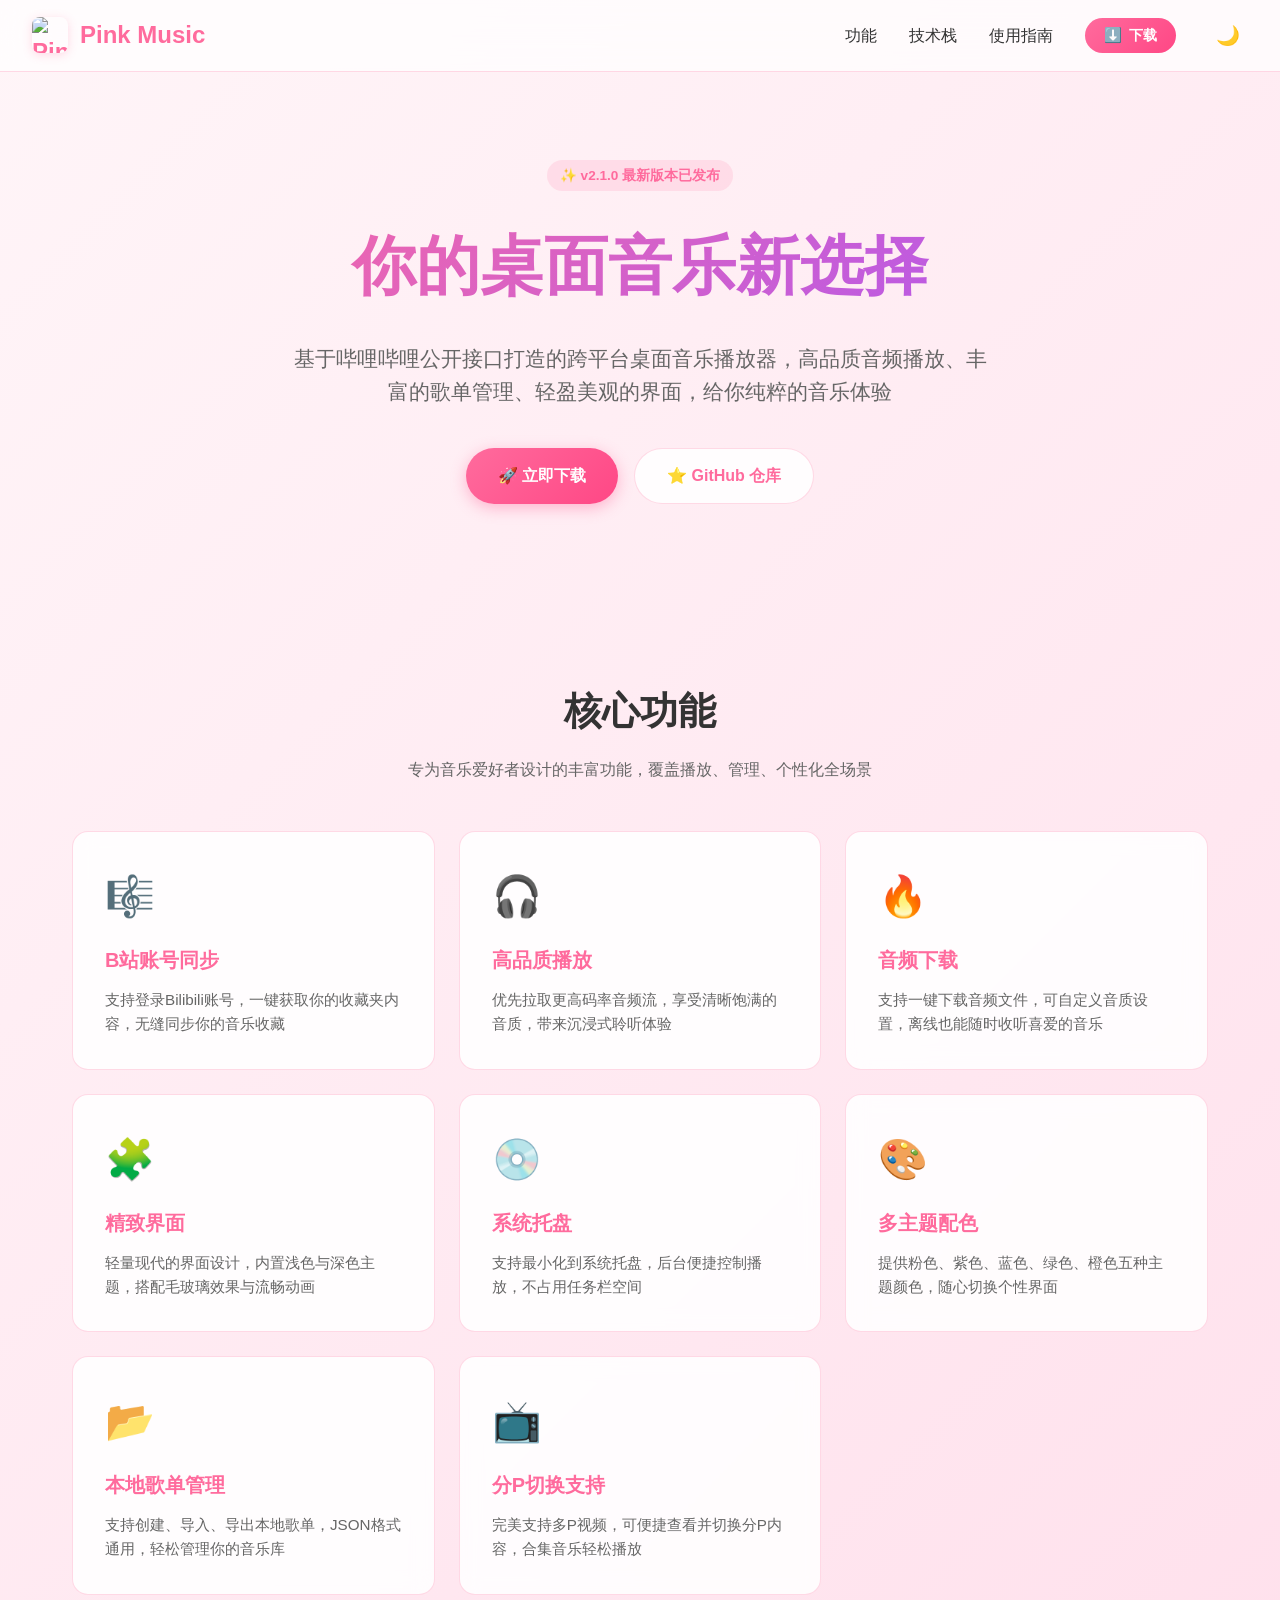
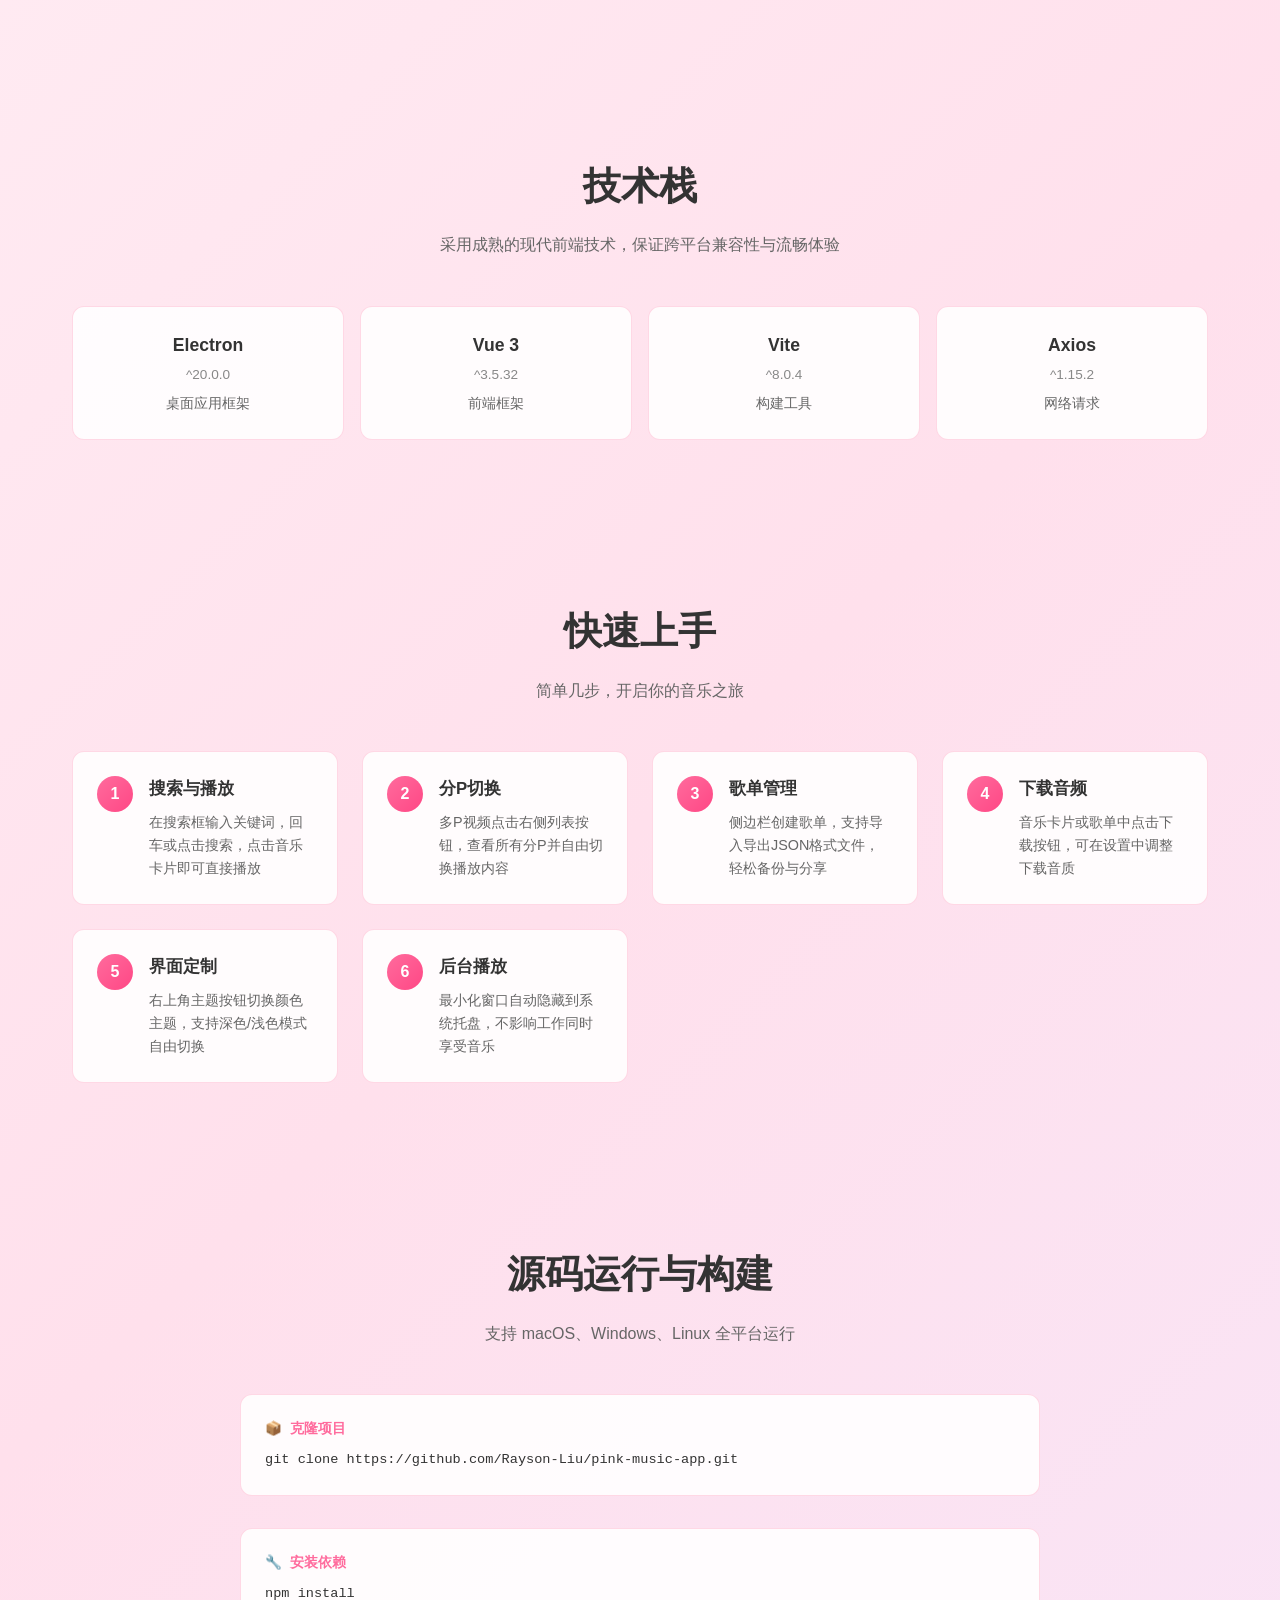
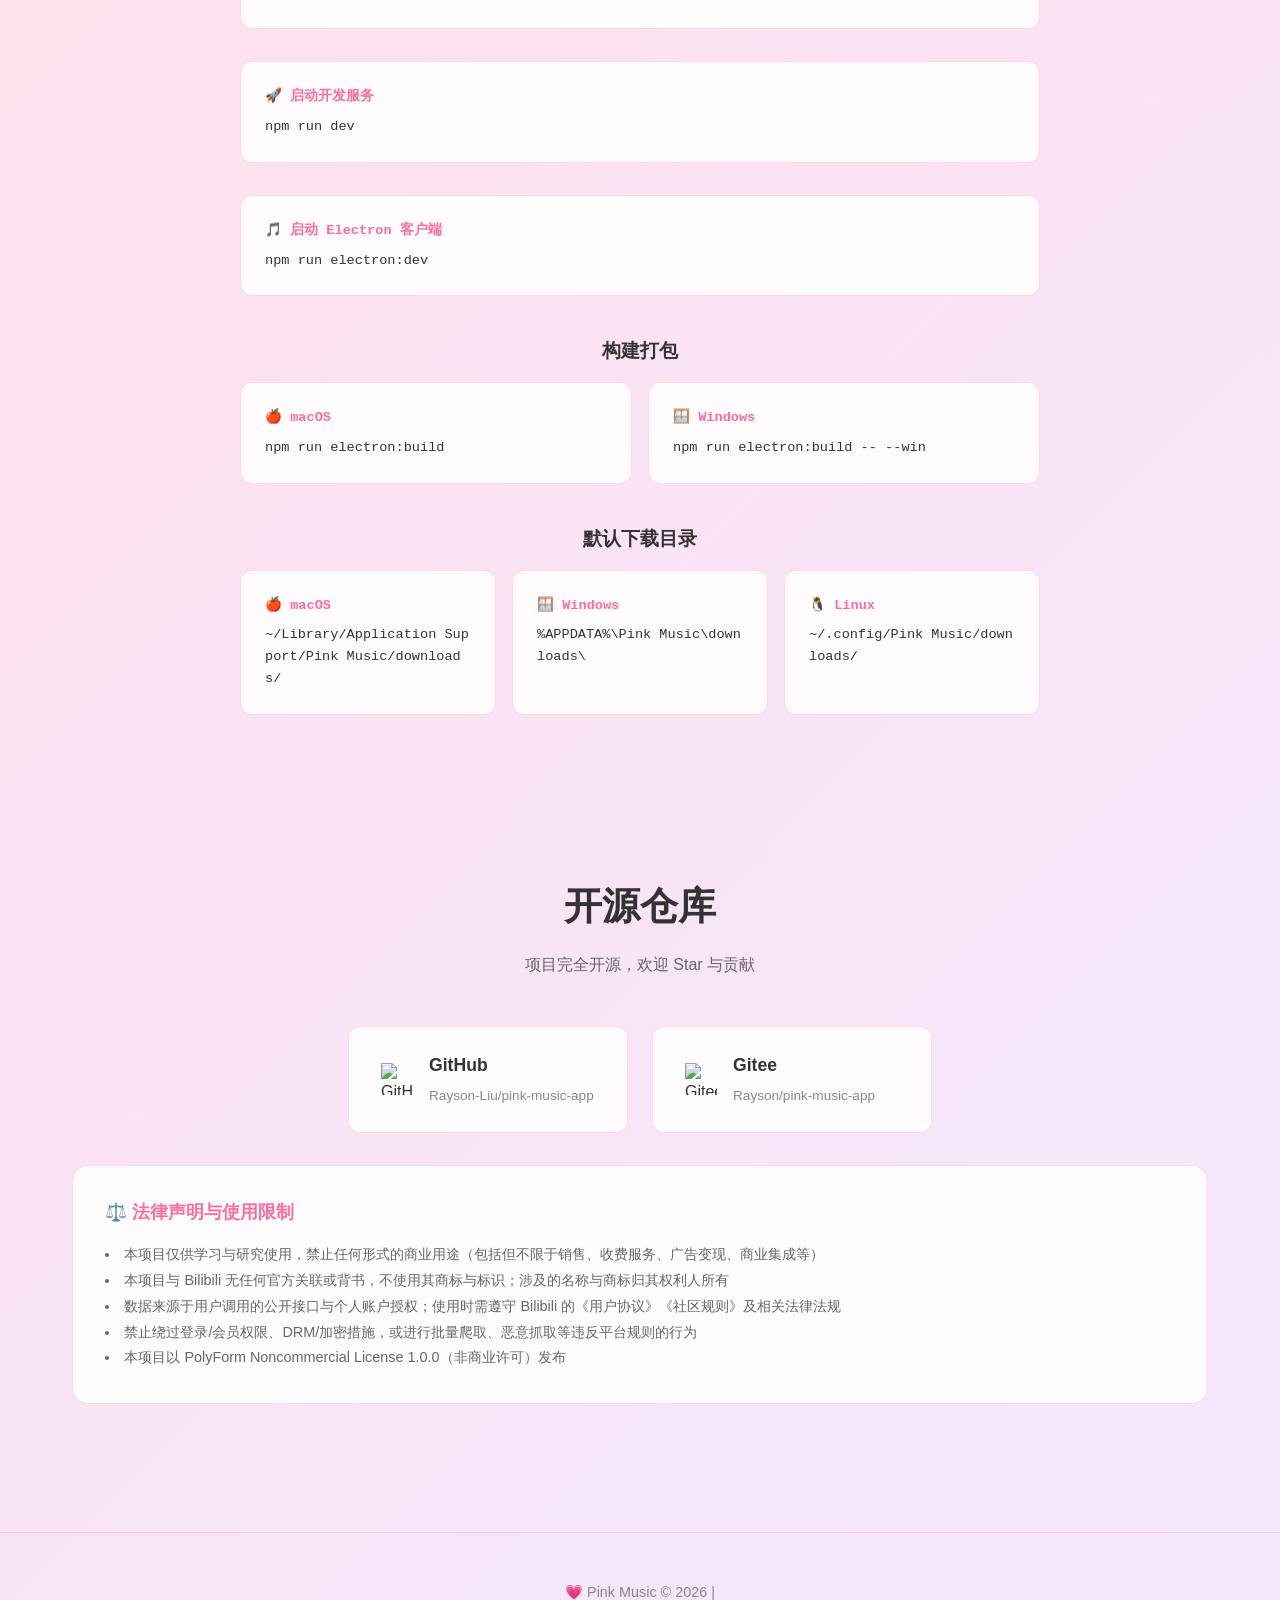
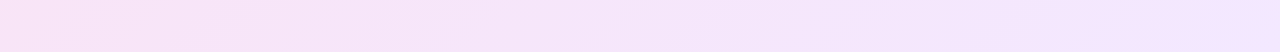
==== commit f3a865cb: "Update index.html" ====
--- a/index.html
+++ b/index.html
@@ -627,6 +627,34 @@
 
         body.dark .download-option p {
             color: #aaa;
+        }
+
+        .mac-tip {
+            background: rgba(255, 107, 157, 0.06);
+            border: 1px solid var(--border-light);
+            border-radius: 12px;
+            padding: 1rem;
+            margin-top: 0.5rem;
+        }
+
+        body.dark .mac-tip {
+            background: rgba(255, 107, 157, 0.1);
+            border: 1px solid var(--border-dark);
+        }
+
+        .mac-tip code {
+            display: block;
+            background: rgba(0, 0, 0, 0.05);
+            padding: 0.5rem 0.8rem;
+            border-radius: 8px;
+            font-family: 'Monaco', 'Consolas', monospace;
+            font-size: 0.8rem;
+            word-break: break-all;
+            margin-bottom: 0.3rem;
+        }
+
+        body.dark .mac-tip code {
+            background: rgba(255, 255, 255, 0.1);
         }
 
         .modal-footer {
@@ -938,7 +966,7 @@
             </a>
 
             <a href="https://gitee.com/Rayson-Liu/pink-music-app" target="_blank" class="repo-card">
-                <img src="https://cdn.jsdelivr.net/gh/devicons/devicon/icons/gitee/gitee-original.svg" alt="Gitee" class="repo-icon">
+                <img src="https://e-assets.gitee.com/gitee-community-web/_next/static/media/logo-black.d4cfe066.svg" alt="Gitee" class="repo-icon">
                 <div class="repo-info">
                     <h4>Gitee</h4>
                     <span>Rayson/pink-music-app</span>
@@ -979,6 +1007,13 @@
                         前往 Gitee 下载
                     </a>
                 </div>
+
+                <div class="mac-tip">
+                    <p style="font-weight: 700; margin-bottom: 0.5rem; font-size: 0.95rem;">🍎 macOS 提示"无法打开"怎么办？</p>
+                    <p style="font-size: 0.85rem; color: #666; margin-bottom: 0.5rem;">如果系统提示无法验证开发者或已损坏，请在终端中执行：</p>
+                    <code>sudo xattr -r -d com.apple.quarantine</code>
+                    <p style="font-size: 0.8rem; color: #888;">（注意末尾有空格，输入后将应用拖入终端，按回车并输入密码即可）</p>
+                </div>
             </div>
             <div class="modal-footer">
                 支持 macOS / Windows / Linux 全平台安装包
@@ -987,99 +1022,4 @@
     </div>
 
     <footer>
-        <p>💗 Pink Music © 2026 | 基于 <a href="https://github.com/Rayson-Liu/pink-music-app" target="_blank">PolyForm Noncommercial License</a> 开源</p>
-        <p style="margin-top: 0.5rem;">非官方项目，与哔哩哔哩无任何官方关联</p>
-    </footer>
-
-    <script>
-        const DEFAULT_VERSION = 'v2.1.0';
-        const GITHUB_REPO = 'Rayson-Liu/pink-music-app';
-
-        async function fetchLatestVersion() {
-            try {
-                const response = await fetch(`https://api.github.com/repos/${GITHUB_REPO}/releases/latest`);
-                if (!response.ok) throw new Error('请求失败');
-                const data = await response.json();
-                const latestVersion = data.tag_name || DEFAULT_VERSION;
-
-                document.querySelectorAll('.current-version').forEach(el => {
-                    el.textContent = latestVersion;
-                });
-            } catch (err) {
-                console.warn('获取最新版本号失败，使用默认版本', err);
-            }
-        }
-
-        fetchLatestVersion();
-
-        const themeToggle = document.getElementById('themeToggle');
-        const body = document.body;
-
-        const savedTheme = localStorage.getItem('pink-music-theme');
-        if (savedTheme === 'dark') {
-            body.classList.add('dark');
-            themeToggle.textContent = '☀️';
-        }
-
-        themeToggle.addEventListener('click', () => {
-            body.classList.toggle('dark');
-            const isDark = body.classList.contains('dark');
-            themeToggle.textContent = isDark ? '☀️' : '🌙';
-            localStorage.setItem('pink-music-theme', isDark ? 'dark' : 'light');
-        });
-
-        const downloadBtn = document.getElementById('downloadBtn');
-        const heroDownloadBtn = document.getElementById('heroDownloadBtn');
-        const downloadModal = document.getElementById('downloadModal');
-        const closeModal = document.getElementById('closeModal');
-
-        function openModal() {
-            downloadModal.classList.add('active');
-            document.body.style.overflow = 'hidden';
-        }
-
-        function closeModalFunc() {
-            downloadModal.classList.remove('active');
-            document.body.style.overflow = '';
-        }
-
-        downloadBtn.addEventListener('click', openModal);
-        heroDownloadBtn.addEventListener('click', openModal);
-        closeModal.addEventListener('click', closeModalFunc);
-
-        downloadModal.addEventListener('click', (e) => {
-            if (e.target === downloadModal) {
-                closeModalFunc();
-            }
-        });
-
-        document.addEventListener('keydown', (e) => {
-            if (e.key === 'Escape' && downloadModal.classList.contains('active')) {
-                closeModalFunc();
-            }
-        });
-
-        const navbar = document.querySelector('.navbar');
-
-        window.addEventListener('scroll', () => {
-            const currentScroll = window.pageYOffset;
-            navbar.style.boxShadow = currentScroll > 50
-                ? '0 4px 20px rgba(0, 0, 0, 0.08)'
-                : 'none';
-        });
-
-        document.querySelectorAll('a[href^="#"]').forEach(anchor => {
-            anchor.addEventListener('click', function (e) {
-                e.preventDefault();
-                const target = document.querySelector(this.getAttribute('href'));
-                if (target) {
-                    target.scrollIntoView({
-                        behavior: 'smooth',
-                        block: 'start'
-                    });
-                }
-            });
-        });
-    </script>
-</body>
-</html>
+        <p>💗 Pink Music © 2026 |
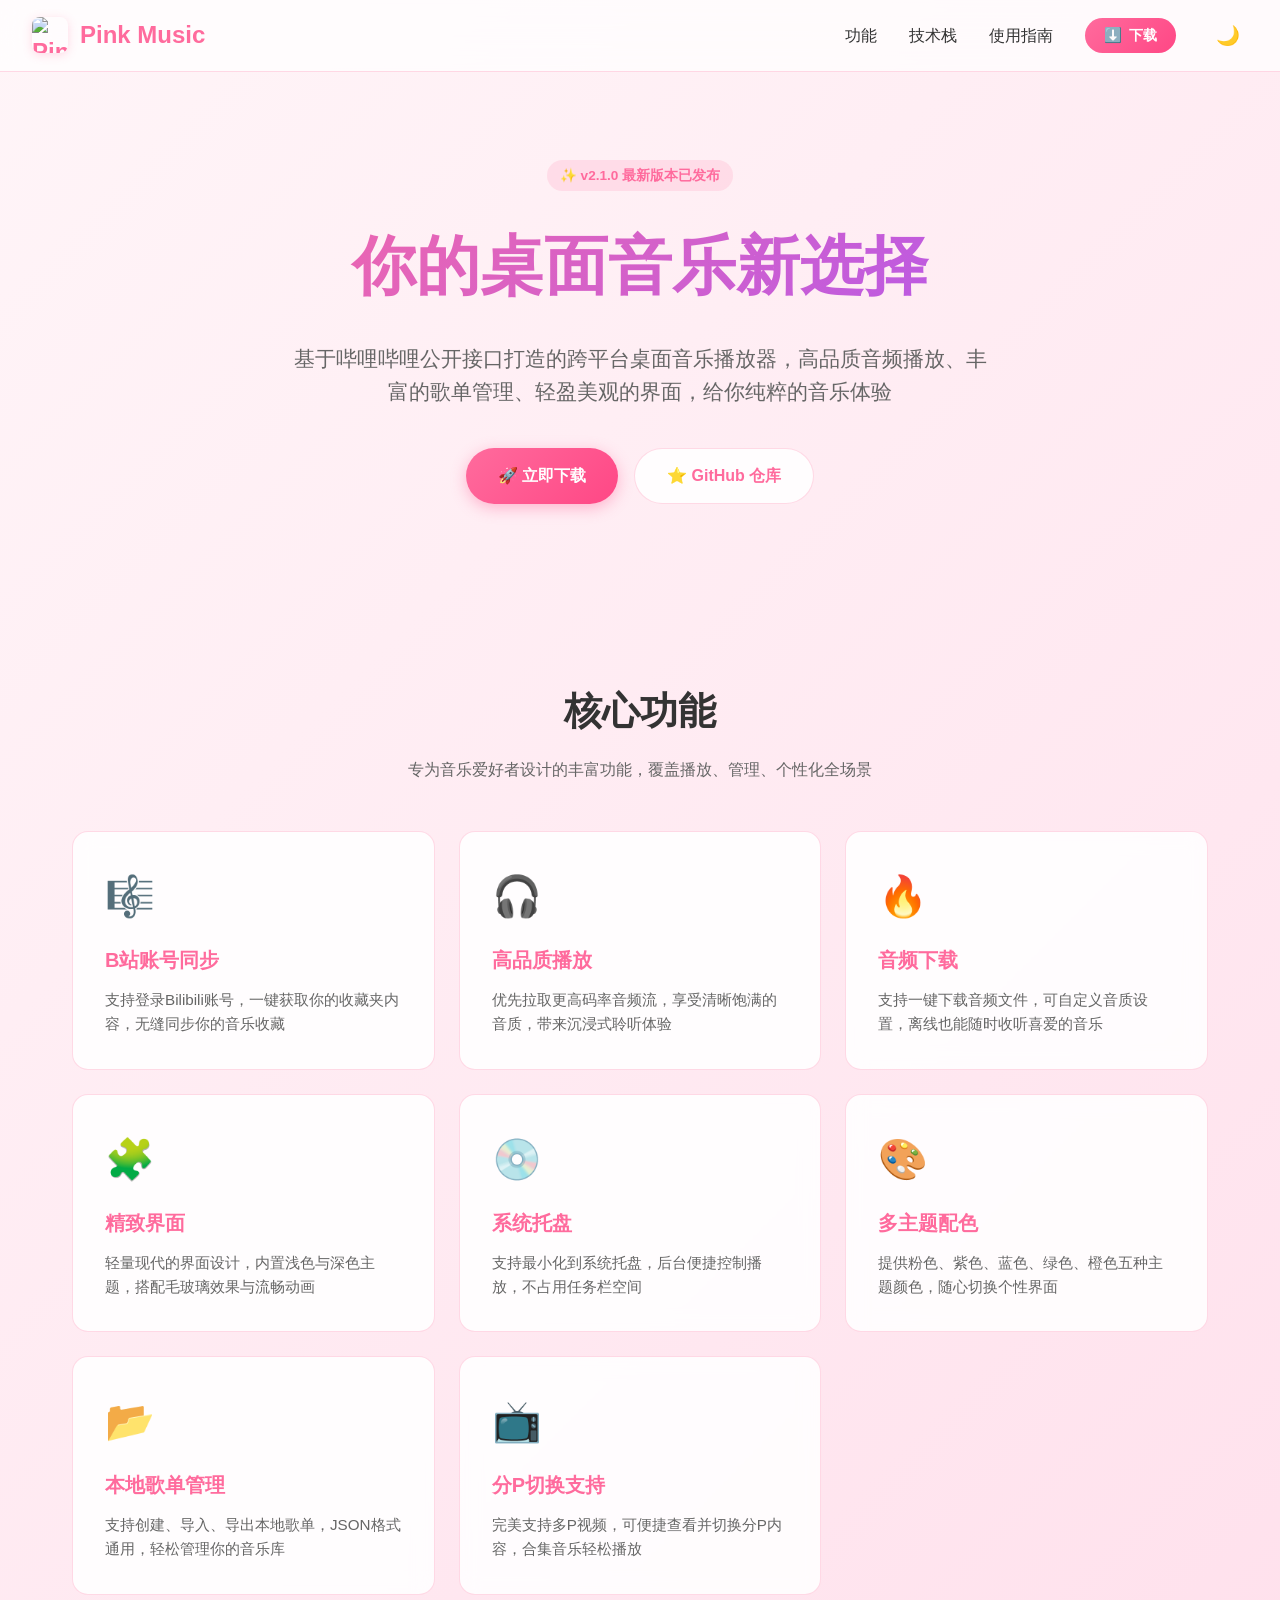
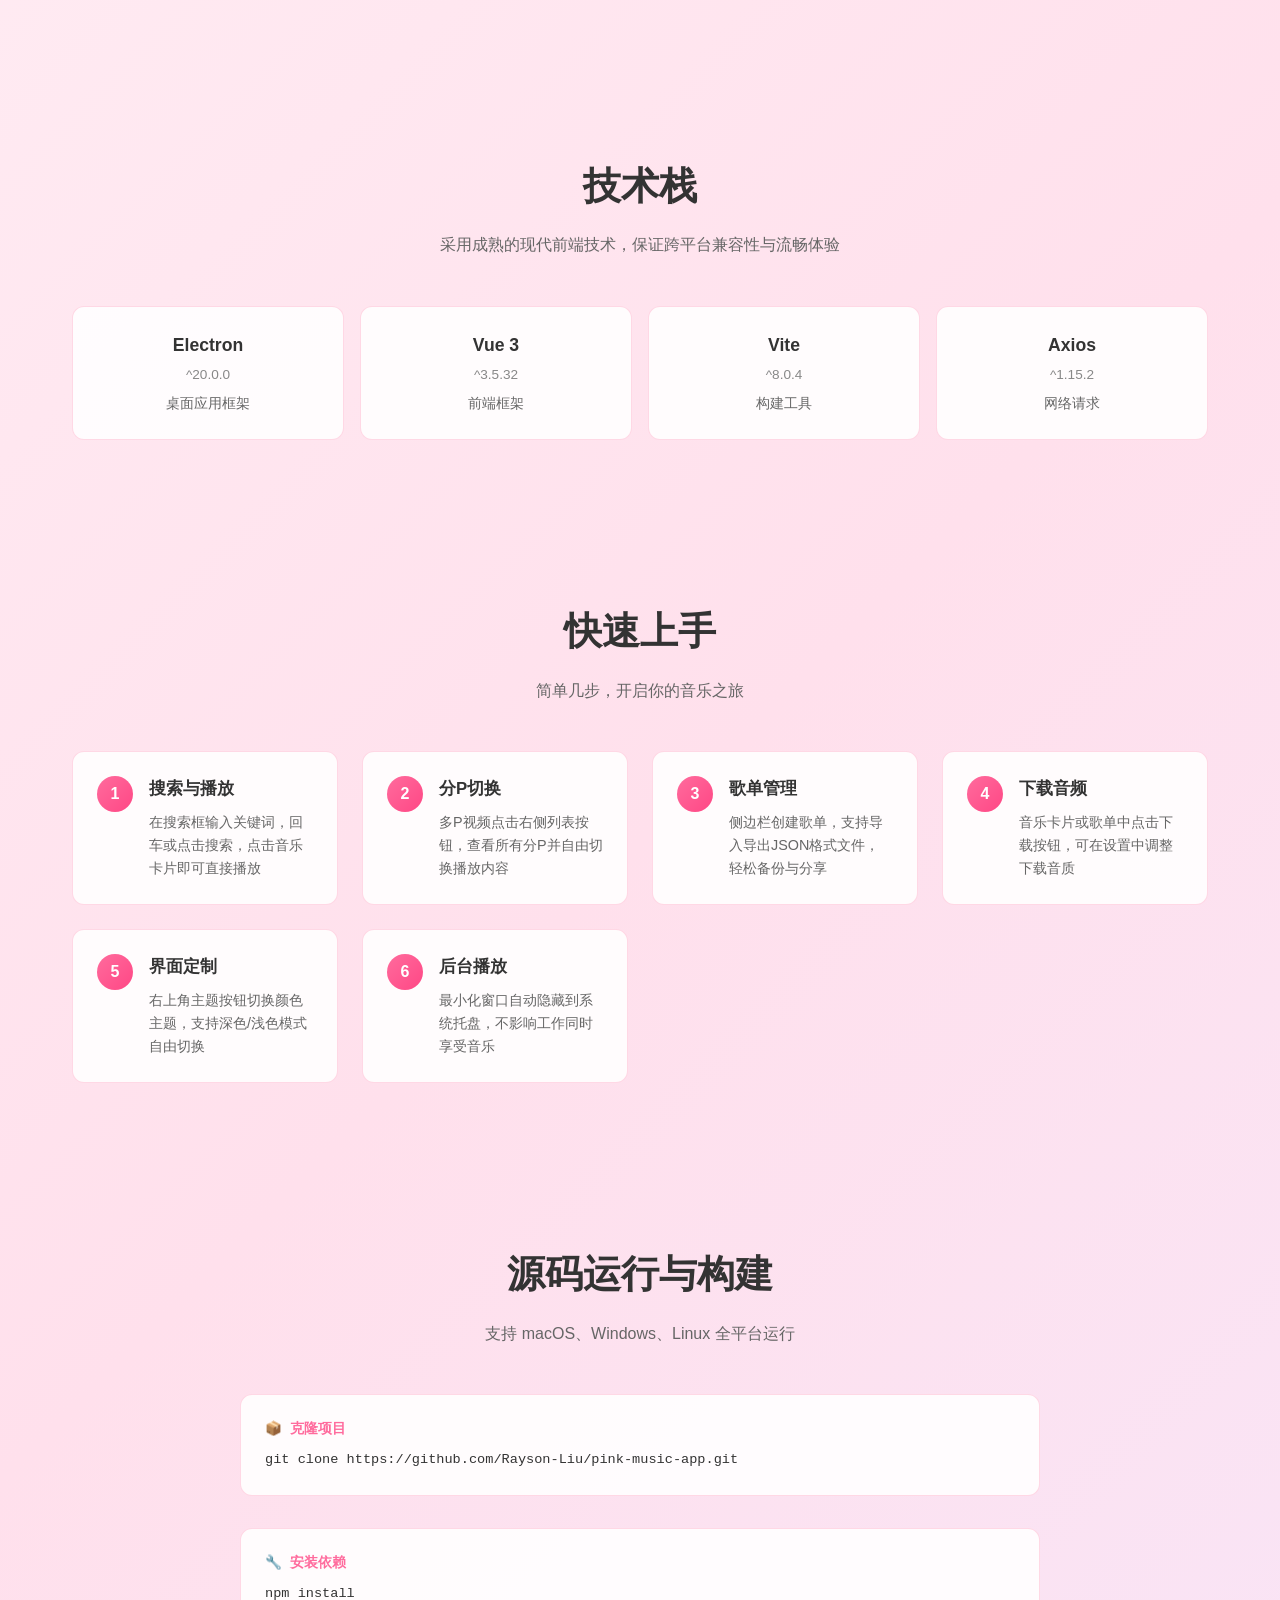
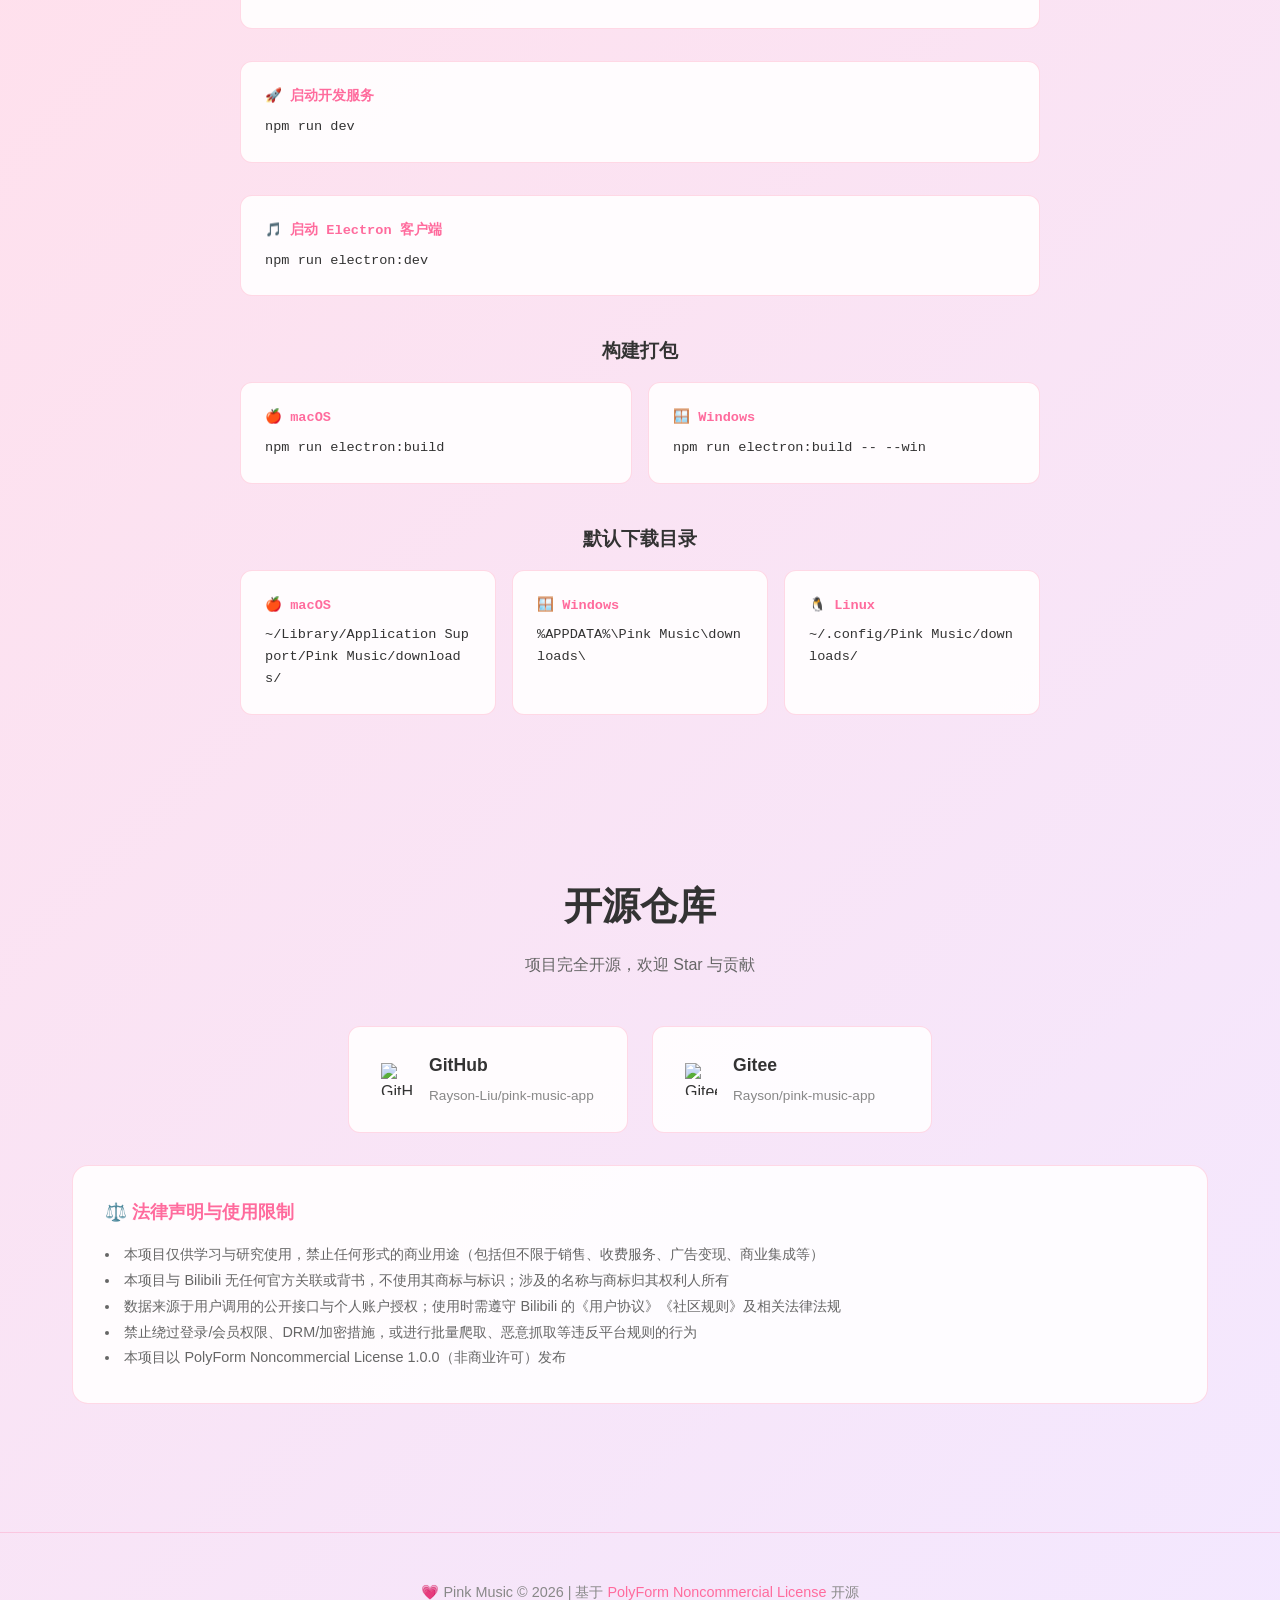
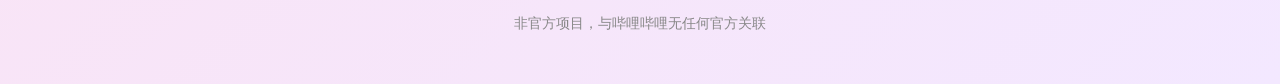
==== commit c713e09b: "Update index.html" ====
--- a/index.html
+++ b/index.html
@@ -1022,4 +1022,99 @@
     </div>
 
     <footer>
-        <p>💗 Pink Music © 2026 |
+        <p>💗 Pink Music © 2026 | 基于 <a href="https://github.com/Rayson-Liu/pink-music-app" target="_blank">PolyForm Noncommercial License</a> 开源</p>
+        <p style="margin-top: 0.5rem;">非官方项目，与哔哩哔哩无任何官方关联</p>
+    </footer>
+
+    <script>
+        const DEFAULT_VERSION = 'v2.1.0';
+        const GITHUB_REPO = 'Rayson-Liu/pink-music-app';
+
+        async function fetchLatestVersion() {
+            try {
+                const response = await fetch(`https://api.github.com/repos/${GITHUB_REPO}/releases/latest`);
+                if (!response.ok) throw new Error('请求失败');
+                const data = await response.json();
+                const latestVersion = data.tag_name || DEFAULT_VERSION;
+
+                document.querySelectorAll('.current-version').forEach(el => {
+                    el.textContent = latestVersion;
+                });
+            } catch (err) {
+                console.warn('获取最新版本号失败，使用默认版本', err);
+            }
+        }
+
+        fetchLatestVersion();
+
+        const themeToggle = document.getElementById('themeToggle');
+        const body = document.body;
+
+        const savedTheme = localStorage.getItem('pink-music-theme');
+        if (savedTheme === 'dark') {
+            body.classList.add('dark');
+            themeToggle.textContent = '☀️';
+        }
+
+        themeToggle.addEventListener('click', () => {
+            body.classList.toggle('dark');
+            const isDark = body.classList.contains('dark');
+            themeToggle.textContent = isDark ? '☀️' : '🌙';
+            localStorage.setItem('pink-music-theme', isDark ? 'dark' : 'light');
+        });
+
+        const downloadBtn = document.getElementById('downloadBtn');
+        const heroDownloadBtn = document.getElementById('heroDownloadBtn');
+        const downloadModal = document.getElementById('downloadModal');
+        const closeModal = document.getElementById('closeModal');
+
+        function openModal() {
+            downloadModal.classList.add('active');
+            document.body.style.overflow = 'hidden';
+        }
+
+        function closeModalFunc() {
+            downloadModal.classList.remove('active');
+            document.body.style.overflow = '';
+        }
+
+        downloadBtn.addEventListener('click', openModal);
+        heroDownloadBtn.addEventListener('click', openModal);
+        closeModal.addEventListener('click', closeModalFunc);
+
+        downloadModal.addEventListener('click', (e) => {
+            if (e.target === downloadModal) {
+                closeModalFunc();
+            }
+        });
+
+        document.addEventListener('keydown', (e) => {
+            if (e.key === 'Escape' && downloadModal.classList.contains('active')) {
+                closeModalFunc();
+            }
+        });
+
+        const navbar = document.querySelector('.navbar');
+
+        window.addEventListener('scroll', () => {
+            const currentScroll = window.pageYOffset;
+            navbar.style.boxShadow = currentScroll > 50
+                ? '0 4px 20px rgba(0, 0, 0, 0.08)'
+                : 'none';
+        });
+
+        document.querySelectorAll('a[href^="#"]').forEach(anchor => {
+            anchor.addEventListener('click', function (e) {
+                e.preventDefault();
+                const target = document.querySelector(this.getAttribute('href'));
+                if (target) {
+                    target.scrollIntoView({
+                        behavior: 'smooth',
+                        block: 'start'
+                    });
+                }
+            });
+        });
+    </script>
+</body>
+</html>
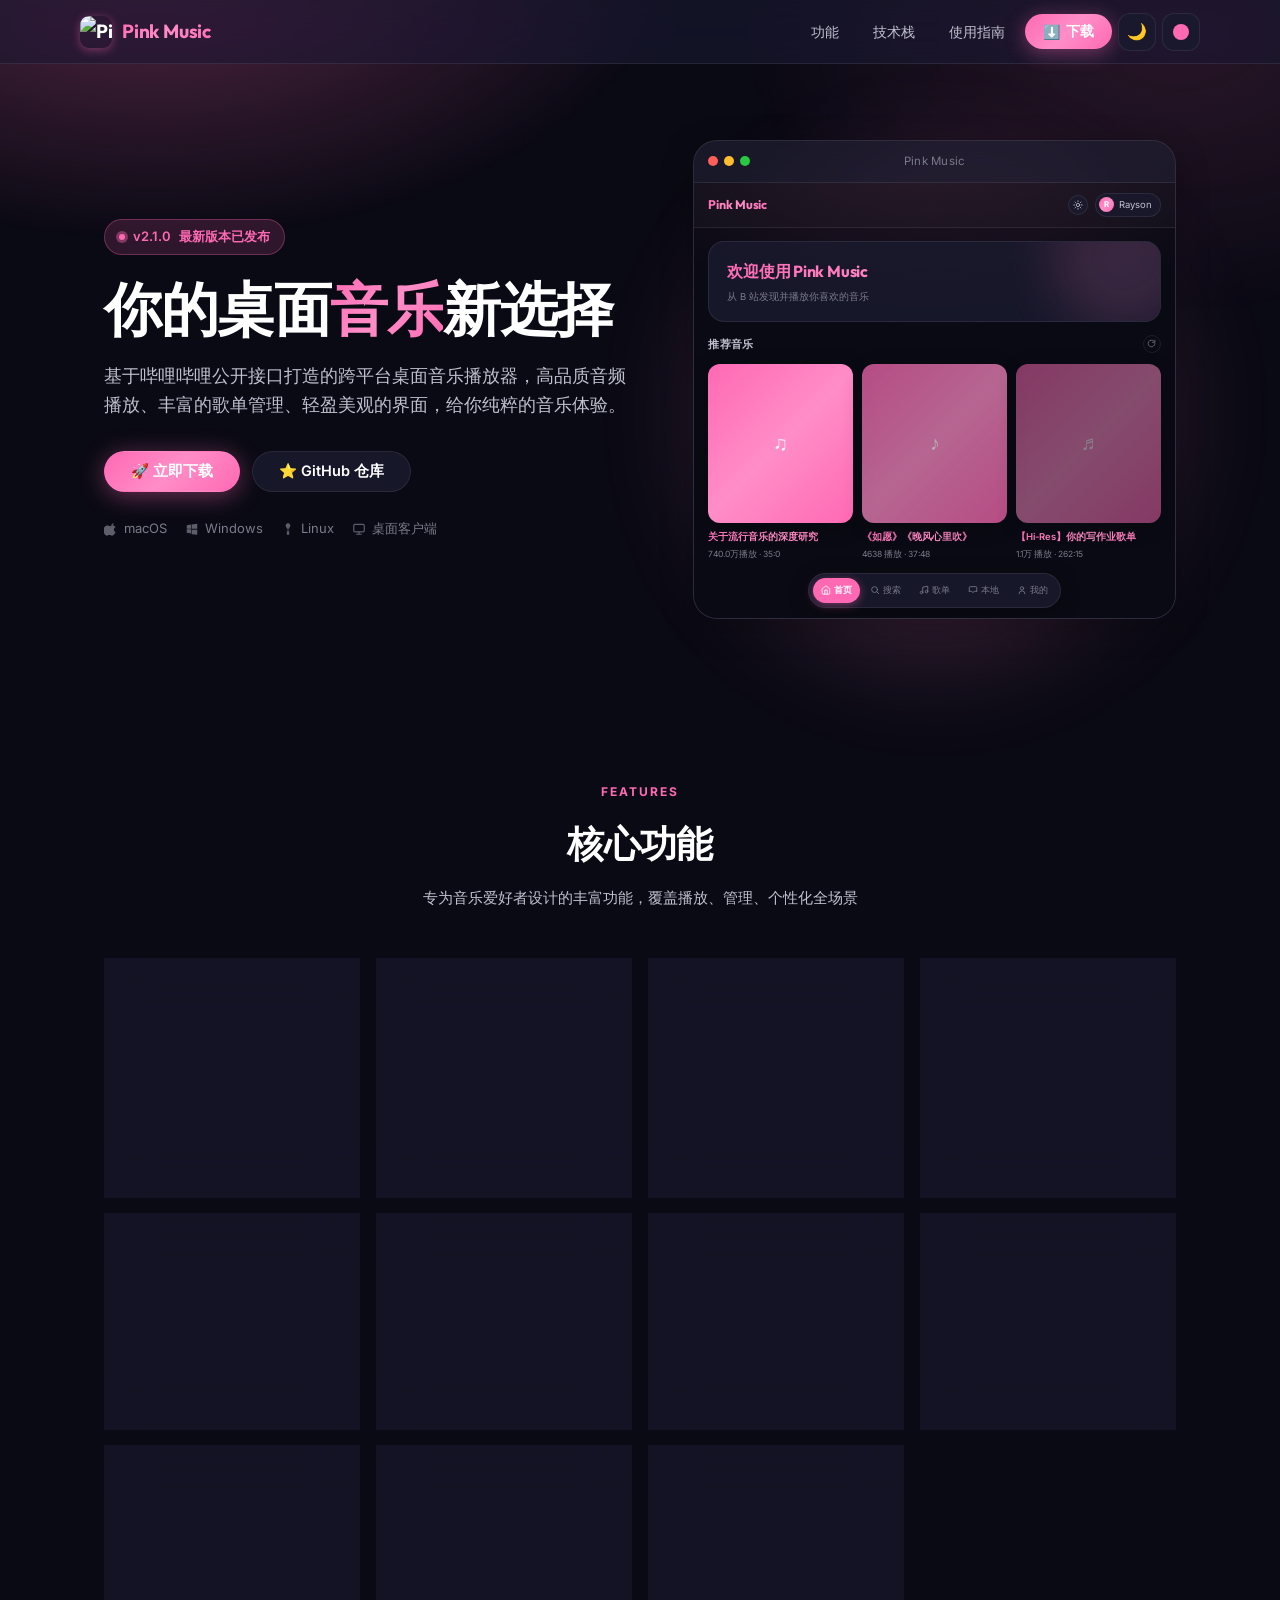
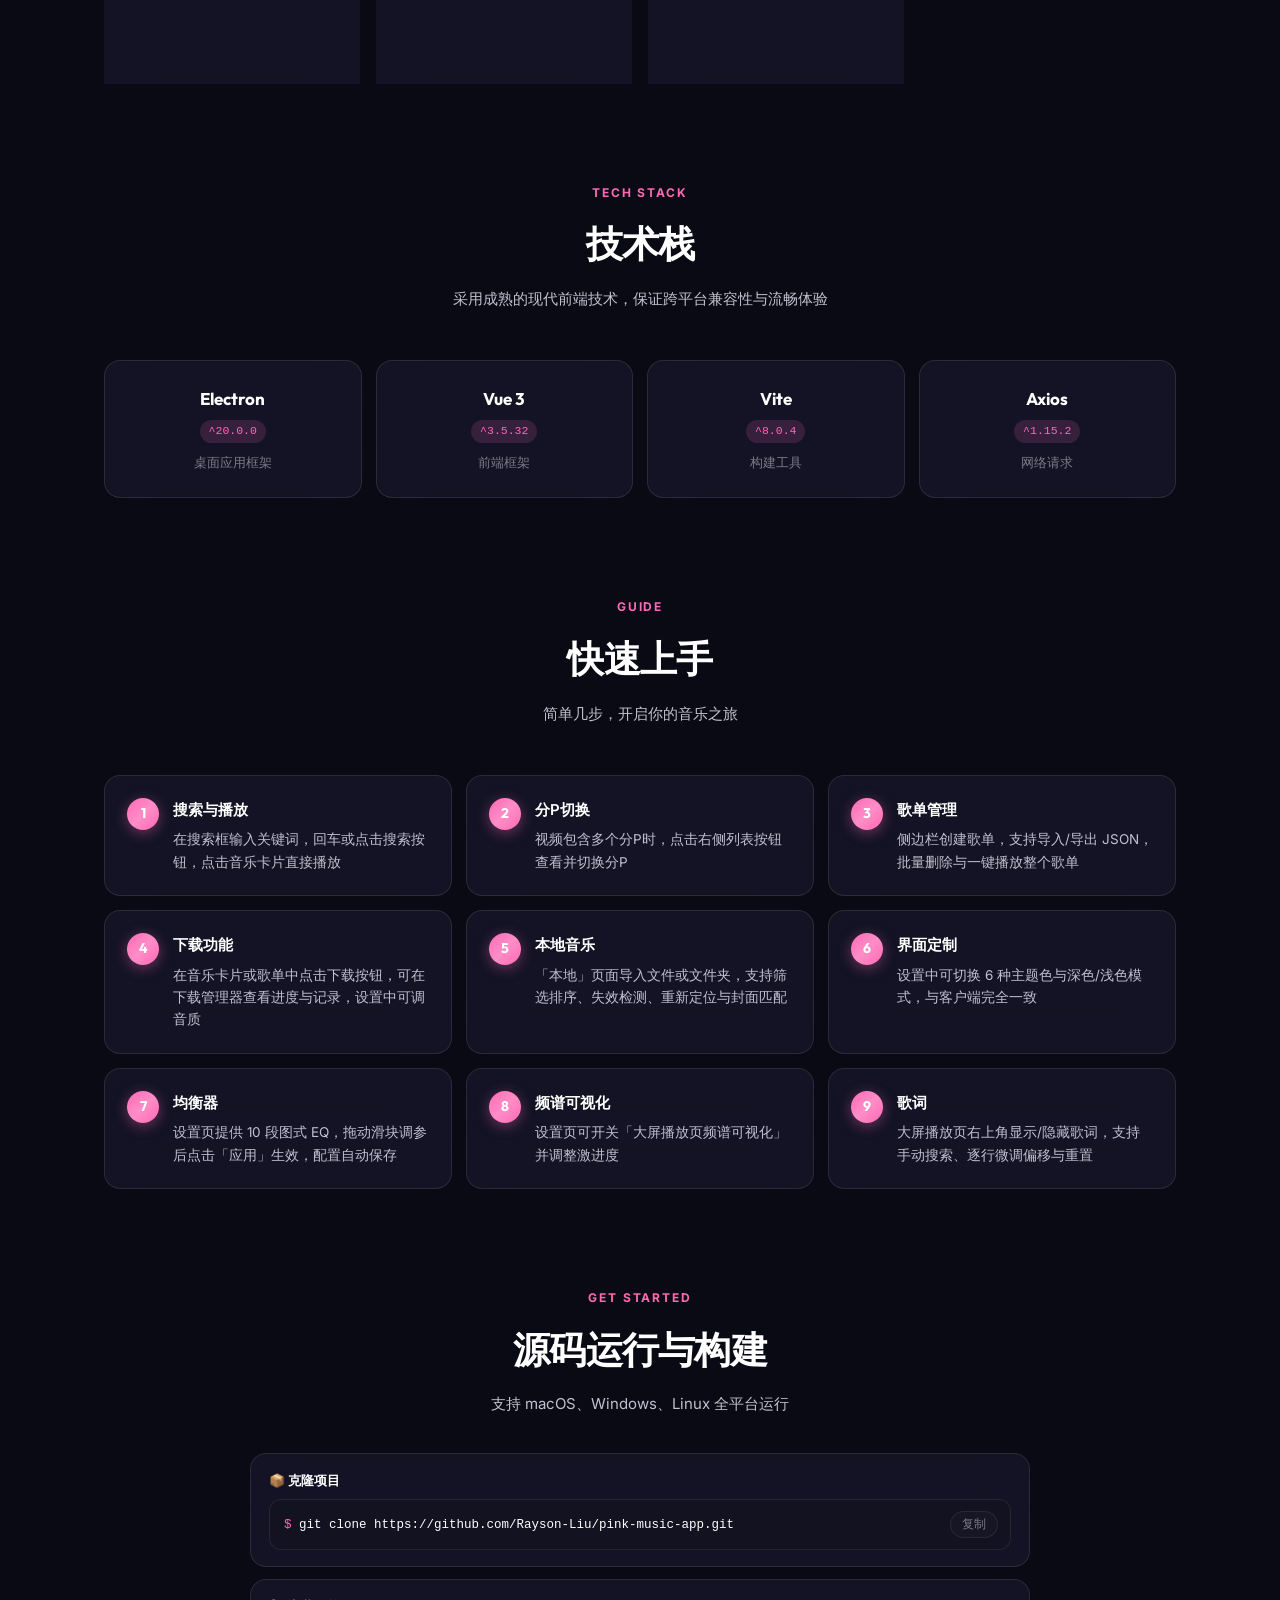
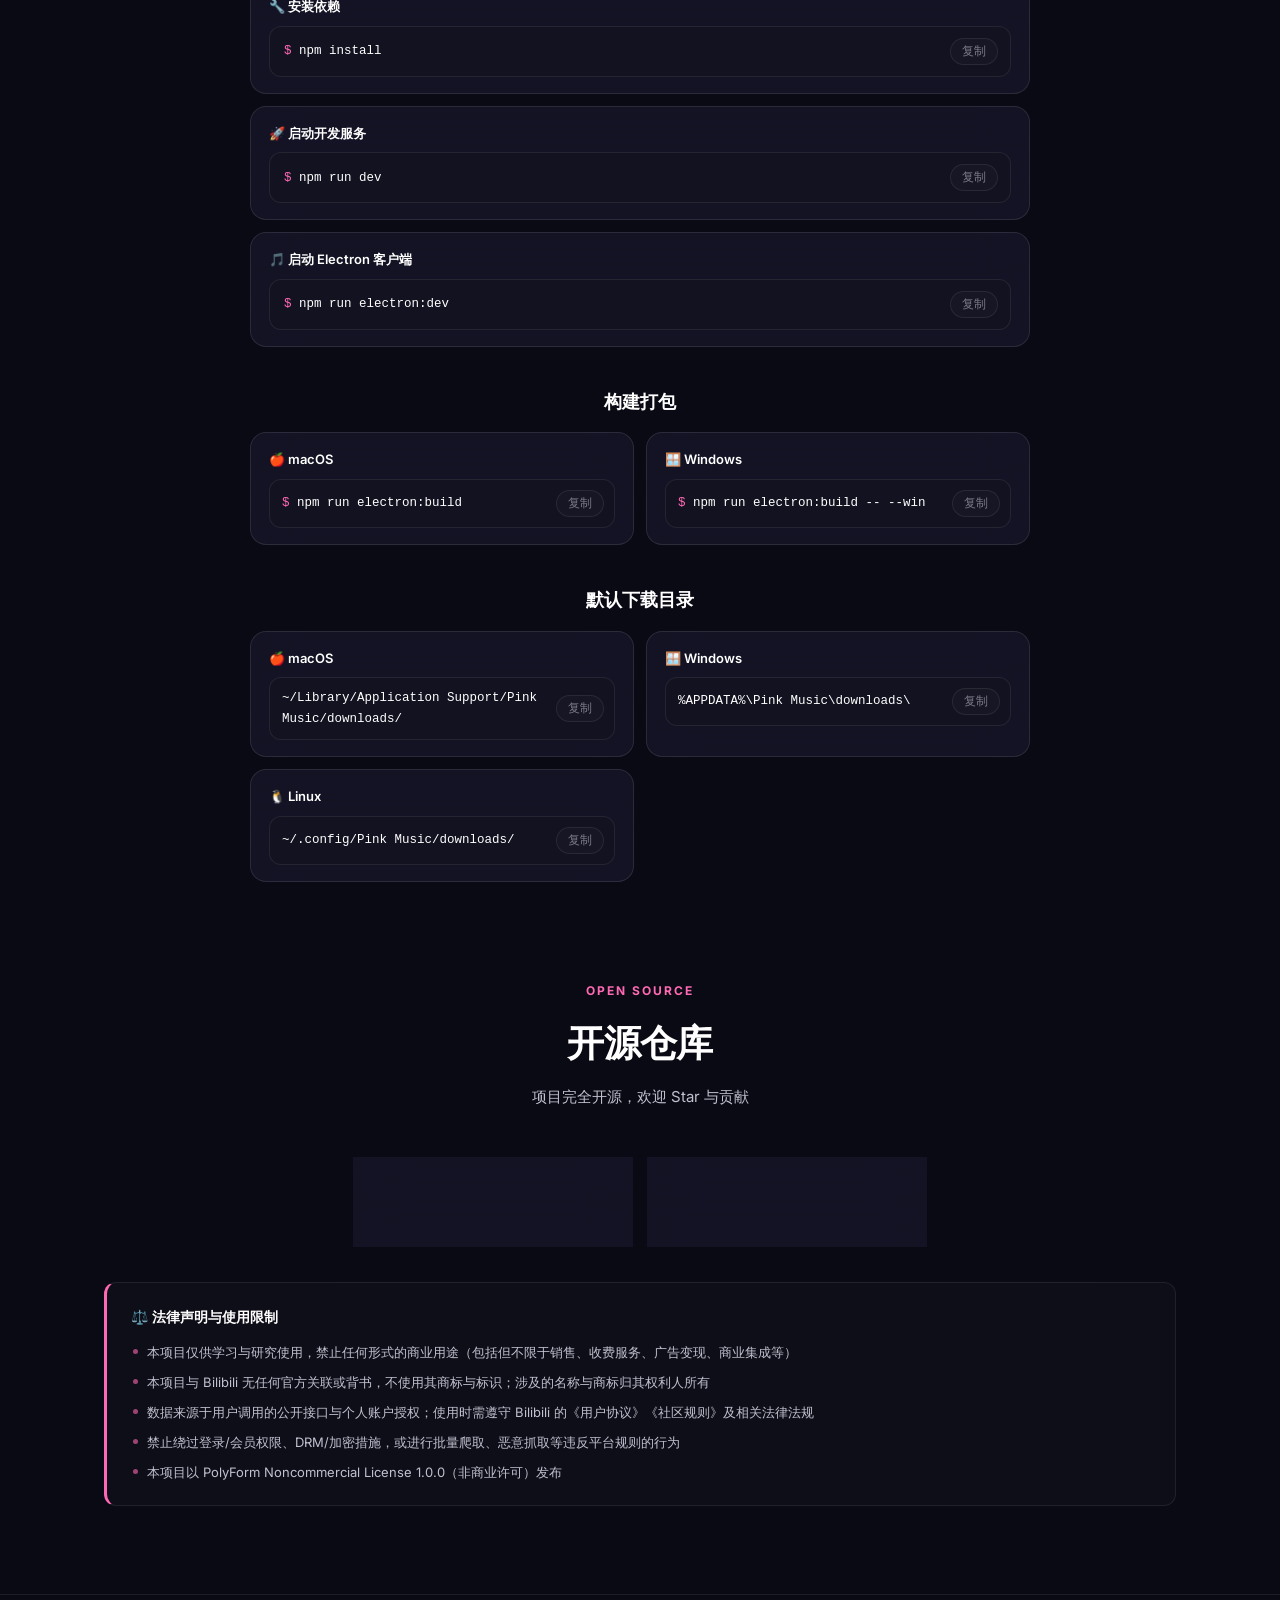
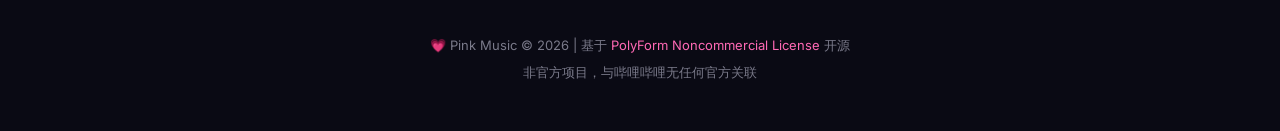
==== commit 1be3117e: "Add files via upload" ====
--- a/index.html
+++ b/index.html
@@ -1,712 +1,1830 @@
 <!DOCTYPE html>
-<html lang="zh-CN">
+<html lang="zh-CN" data-theme="dark" data-color="pink">
 <head>
     <meta charset="UTF-8">
     <meta name="viewport" content="width=device-width, initial-scale=1.0">
     <title>Pink Music - 基于B站的跨平台桌面音乐播放器</title>
     <link rel="icon" type="image/png" href="https://gitee.com/Rayson-Liu/pink-music-app/raw/main/pink.png">
     <style>
+        /* ============================================================
+           Pink Music 官网 —— 与客户端共用同一套设计 token
+           主题：深色/浅色 × 粉/紫/蓝/绿/橙/Apple Music（默认粉色深色）
+           ============================================================ */
+        @import url('https://fonts.googleapis.com/css2?family=Outfit:wght@300;400;500;600;700;800&family=Inter:wght@300;400;500;600&display=swap');
+
+        :root {
+            /* 默认粉色主题（对应 client :root） */
+            --primary-color: #FF69B4;
+            --primary-dark: #C9356A;
+            --primary-light: #FFB6D9;
+            --primary-gradient: linear-gradient(135deg, #FF69B4 0%, #FF8DC7 50%, #FF69B4 100%);
+            --primary-gradient-hover: linear-gradient(135deg, #FF85C1 0%, #FFA0D8 50%, #FF85C1 100%);
+            --accent-glow: rgba(255, 105, 180, 0.4);
+            --accent-glow-strong: rgba(255, 105, 180, 0.6);
+            --accent-glow-subtle: rgba(255, 105, 180, 0.15);
+            --border-glow: rgba(255, 105, 180, 0.3);
+
+            /* 背景（深色默认） */
+            --bg-primary: #0a0a14;
+            --bg-secondary: #121220;
+            --bg-tertiary: #1a1a2e;
+            --bg-card: rgba(26, 26, 46, 0.85);
+            --bg-card-hover: rgba(40, 40, 65, 0.95);
+            --bg-overlay: rgba(10, 10, 20, 0.98);
+            --bg-surface: rgba(255, 255, 255, 0.02);
+
+            /* 文字 */
+            --text-primary: #ffffff;
+            --text-secondary: #c0c0d0;
+            --text-muted: #7a7a8a;
+            --text-disabled: #505060;
+
+            --success-color: #22C55E;
+
+            /* 边框与阴影 */
+            --border-color: rgba(255, 255, 255, 0.08);
+            --border-color-hover: rgba(255, 255, 255, 0.12);
+            --shadow-soft: 0 4px 20px rgba(0, 0, 0, 0.3);
+            --shadow-glow: 0 4px 30px var(--accent-glow);
+            --shadow-glow-strong: 0 8px 50px var(--accent-glow-strong);
+            --shadow-card: 0 8px 32px rgba(0, 0, 0, 0.25);
+
+            /* 毛玻璃 */
+            --glass-bg: rgba(26, 26, 46, 0.65);
+            --glass-border: rgba(255, 255, 255, 0.1);
+            --glass-blur: 24px;
+
+            /* 圆角 */
+            --radius-xs: 4px;
+            --radius-sm: 8px;
+            --radius-md: 12px;
+            --radius-lg: 16px;
+            --radius-xl: 24px;
+            --radius-2xl: 32px;
+            --radius-full: 9999px;
+
+            /* 过渡 */
+            --transition-fast: 0.15s cubic-bezier(0.4, 0, 0.2, 1);
+            --transition-normal: 0.25s cubic-bezier(0.4, 0, 0.2, 1);
+            --transition-smooth: 0.3s cubic-bezier(0.4, 0, 0.2, 1);
+            --transition-bounce: 0.4s cubic-bezier(0.68, -0.55, 0.265, 1.55);
+            --ease-out: cubic-bezier(0.16, 1, 0.3, 1);
+
+            /* 字体 */
+            --font-display: 'Outfit', 'SF Pro Display', -apple-system, BlinkMacSystemFont, sans-serif;
+            --font-body: 'Inter', 'SF Pro Text', -apple-system, BlinkMacSystemFont, sans-serif;
+            --font-mono: 'SF Mono', 'JetBrains Mono', 'Monaco', 'Consolas', monospace;
+
+            /* 布局 */
+            --nav-height: 64px;
+            --max-width: 1120px;
+
+            --dock-bg: rgba(255, 255, 255, 0.08);
+            --dock-border: rgba(255, 255, 255, 0.12);
+            --dock-shadow: 0 12px 40px rgba(0, 0, 0, 0.45), 0 0 0 1px rgba(255, 255, 255, 0.1) inset;
+        }
+
+        /* ---------- 主题颜色（与客户端 [data-color] 一致） ---------- */
+        [data-color="purple"] {
+            --primary-color: #A855F7;
+            --primary-dark: #7C3AED;
+            --primary-light: #C084FC;
+            --primary-gradient: linear-gradient(135deg, #A855F7 0%, #C084FC 50%, #A855F7 100%);
+            --primary-gradient-hover: linear-gradient(135deg, #C084FC 0%, #D8B4FE 50%, #C084FC 100%);
+            --accent-glow: rgba(168, 85, 247, 0.4);
+            --accent-glow-strong: rgba(168, 85, 247, 0.6);
+            --accent-glow-subtle: rgba(168, 85, 247, 0.15);
+            --border-glow: rgba(168, 85, 247, 0.3);
+        }
+
+        [data-color="blue"] {
+            --primary-color: #3B82F6;
+            --primary-dark: #2563EB;
+            --primary-light: #60A5FA;
+            --primary-gradient: linear-gradient(135deg, #3B82F6 0%, #60A5FA 50%, #3B82F6 100%);
+            --primary-gradient-hover: linear-gradient(135deg, #60A5FA 0%, #93C5FD 50%, #60A5FA 100%);
+            --accent-glow: rgba(59, 130, 246, 0.4);
+            --accent-glow-strong: rgba(59, 130, 246, 0.6);
+            --accent-glow-subtle: rgba(59, 130, 246, 0.15);
+            --border-glow: rgba(59, 130, 246, 0.3);
+        }
+
+        [data-color="green"] {
+            --primary-color: #22C55E;
+            --primary-dark: #16A34A;
+            --primary-light: #4ADE80;
+            --primary-gradient: linear-gradient(135deg, #22C55E 0%, #4ADE80 50%, #22C55E 100%);
+            --primary-gradient-hover: linear-gradient(135deg, #4ADE80 0%, #86EFAC 50%, #4ADE80 100%);
+            --accent-glow: rgba(34, 197, 94, 0.4);
+            --accent-glow-strong: rgba(34, 197, 94, 0.6);
+            --accent-glow-subtle: rgba(34, 197, 94, 0.15);
+            --border-glow: rgba(34, 197, 94, 0.3);
+        }
+
+        [data-color="orange"] {
+            --primary-color: #F97316;
+            --primary-dark: #EA580C;
+            --primary-light: #FB923C;
+            --primary-gradient: linear-gradient(135deg, #F97316 0%, #FB923C 50%, #F97316 100%);
+            --primary-gradient-hover: linear-gradient(135deg, #FB923C 0%, #FDBA74 50%, #FB923C 100%);
+            --accent-glow: rgba(249, 115, 22, 0.4);
+            --accent-glow-strong: rgba(249, 115, 22, 0.6);
+            --accent-glow-subtle: rgba(249, 115, 22, 0.15);
+            --border-glow: rgba(249, 115, 22, 0.3);
+        }
+
+        /* Apple Music 深色：纯黑基调 + 红色强调 */
+        [data-color="apple-music"] {
+            --primary-color: #FF3B30;
+            --primary-dark: #D70015;
+            --primary-light: #FF6B6B;
+            --primary-gradient: linear-gradient(135deg, #FF3B30 0%, #FF6B6B 50%, #FF3B30 100%);
+            --primary-gradient-hover: linear-gradient(135deg, #FF5A50 0%, #FF8078 50%, #FF5A50 100%);
+            --accent-glow: rgba(255, 59, 48, 0.12);
+            --accent-glow-strong: rgba(255, 59, 48, 0.24);
+            --accent-glow-subtle: rgba(255, 59, 48, 0.06);
+            --border-glow: rgba(255, 59, 48, 0.25);
+            --bg-primary: #1A1A1A;
+            --bg-secondary: #222222;
+            --bg-tertiary: #2C2C2C;
+            --bg-card: rgba(255, 255, 255, 0.06);
+            --bg-card-hover: rgba(255, 255, 255, 0.10);
+            --bg-overlay: rgba(0, 0, 0, 0.92);
+            --bg-surface: rgba(255, 255, 255, 0.04);
+            --text-primary: #FFFFFF;
+            --text-secondary: rgba(255, 255, 255, 0.7);
+            --text-muted: rgba(255, 255, 255, 0.4);
+            --text-disabled: rgba(255, 255, 255, 0.2);
+            --border-color: rgba(255, 255, 255, 0.08);
+            --border-color-hover: rgba(255, 255, 255, 0.16);
+            --glass-bg: rgba(30, 30, 30, 0.72);
+            --glass-border: rgba(255, 255, 255, 0.1);
+            --shadow-soft: 0 2px 8px rgba(0, 0, 0, 0.3);
+            --shadow-card: 0 1px 4px rgba(0, 0, 0, 0.3);
+            --dock-bg: rgba(28, 28, 28, 0.78);
+            --dock-border: rgba(255, 255, 255, 0.12);
+        }
+
+        /* Apple Music 浅色：白底黑字 + 红色强调 */
+        [data-theme="light"][data-color="apple-music"] {
+            --bg-primary: #F5F5F7;
+            --bg-secondary: #FFFFFF;
+            --bg-tertiary: #E8E8ED;
+            --bg-card: rgba(255, 255, 255, 0.92);
+            --bg-card-hover: rgba(255, 255, 255, 1);
+            --bg-overlay: rgba(245, 245, 247, 0.98);
+            --bg-surface: rgba(0, 0, 0, 0.03);
+            --text-primary: #1D1D1F;
+            --text-secondary: rgba(0, 0, 0, 0.65);
+            --text-muted: rgba(0, 0, 0, 0.4);
+            --text-disabled: rgba(0, 0, 0, 0.22);
+            --border-color: rgba(0, 0, 0, 0.08);
+            --border-color-hover: rgba(0, 0, 0, 0.15);
+            --glass-bg: rgba(255, 255, 255, 0.82);
+            --glass-border: rgba(0, 0, 0, 0.06);
+            --shadow-soft: 0 1px 3px rgba(0, 0, 0, 0.04);
+            --shadow-card: 0 1px 6px rgba(0, 0, 0, 0.06);
+            --dock-bg: rgba(255, 255, 255, 0.85);
+            --dock-border: rgba(0, 0, 0, 0.08);
+            --dock-shadow: 0 2px 8px rgba(0, 0, 0, 0.06);
+        }
+
+        /* 通用浅色模式 */
+        [data-theme="light"] {
+            --bg-primary: #F8FAFC;
+            --bg-secondary: #FFFFFF;
+            --bg-tertiary: #F1F5F9;
+            --bg-card: rgba(255, 255, 255, 0.9);
+            --bg-card-hover: rgba(255, 255, 255, 0.98);
+            --bg-overlay: rgba(248, 250, 252, 0.98);
+            --bg-surface: rgba(0, 0, 0, 0.02);
+            --text-primary: #1E293B;
+            --text-secondary: #64748B;
+            --text-muted: #94A3B8;
+            --text-disabled: #CBD5E1;
+            --border-color: rgba(0, 0, 0, 0.06);
+            --border-color-hover: rgba(0, 0, 0, 0.1);
+            --glass-bg: rgba(255, 255, 255, 0.85);
+            --glass-border: rgba(0, 0, 0, 0.08);
+            --shadow-soft: 0 4px 20px rgba(0, 0, 0, 0.06);
+            --shadow-card: 0 8px 32px rgba(0, 0, 0, 0.08);
+            --dock-bg: rgba(255, 255, 255, 0.7);
+            --dock-border: rgba(255, 255, 255, 0.8);
+            --dock-shadow: 0 12px 40px rgba(0, 0, 0, 0.1);
+        }
+
+        /* 浅色下的彩色主题（降低发光强度，与客户端 light 分支一致） */
+        [data-theme="light"][data-color="pink"] {
+            --primary-color: #EC4899; --primary-dark: #DB2777; --primary-light: #F472B6;
+            --primary-gradient: linear-gradient(135deg, #EC4899 0%, #F472B6 50%, #EC4899 100%);
+            --primary-gradient-hover: linear-gradient(135deg, #F472B6 0%, #F9A8D4 50%, #F472B6 100%);
+            --accent-glow: rgba(236, 72, 153, 0.2); --accent-glow-strong: rgba(236, 72, 153, 0.35);
+            --accent-glow-subtle: rgba(236, 72, 153, 0.1); --border-glow: rgba(236, 72, 153, 0.3);
+        }
+
+        [data-theme="light"][data-color="purple"] {
+            --primary-color: #A855F7; --primary-dark: #9333EA; --primary-light: #C084FC;
+            --primary-gradient: linear-gradient(135deg, #A855F7 0%, #C084FC 50%, #A855F7 100%);
+            --primary-gradient-hover: linear-gradient(135deg, #C084FC 0%, #D8B4FE 50%, #C084FC 100%);
+            --accent-glow: rgba(168, 85, 247, 0.2); --accent-glow-strong: rgba(168, 85, 247, 0.35);
+            --accent-glow-subtle: rgba(168, 85, 247, 0.1); --border-glow: rgba(168, 85, 247, 0.3);
+        }
+
+        [data-theme="light"][data-color="blue"] {
+            --primary-color: #3B82F6; --primary-dark: #2563EB; --primary-light: #60A5FA;
+            --primary-gradient: linear-gradient(135deg, #3B82F6 0%, #60A5FA 50%, #3B82F6 100%);
+            --primary-gradient-hover: linear-gradient(135deg, #60A5FA 0%, #93C5FD 50%, #60A5FA 100%);
+            --accent-glow: rgba(59, 130, 246, 0.2); --accent-glow-strong: rgba(59, 130, 246, 0.35);
+            --accent-glow-subtle: rgba(59, 130, 246, 0.1); --border-glow: rgba(59, 130, 246, 0.3);
+        }
+
+        [data-theme="light"][data-color="green"] {
+            --primary-color: #22C55E; --primary-dark: #16A34A; --primary-light: #4ADE80;
+            --primary-gradient: linear-gradient(135deg, #22C55E 0%, #4ADE80 50%, #22C55E 100%);
+            --primary-gradient-hover: linear-gradient(135deg, #4ADE80 0%, #86EFAC 50%, #4ADE80 100%);
+            --accent-glow: rgba(34, 197, 94, 0.2); --accent-glow-strong: rgba(34, 197, 94, 0.35);
+            --accent-glow-subtle: rgba(34, 197, 94, 0.1); --border-glow: rgba(34, 197, 94, 0.3);
+        }
+
+        [data-theme="light"][data-color="orange"] {
+            --primary-color: #F97316; --primary-dark: #EA580C; --primary-light: #FB923C;
+            --primary-gradient: linear-gradient(135deg, #F97316 0%, #FB923C 50%, #F97316 100%);
+            --primary-gradient-hover: linear-gradient(135deg, #FB923C 0%, #FDBA74 50%, #FB923C 100%);
+            --accent-glow: rgba(249, 115, 22, 0.2); --accent-glow-strong: rgba(249, 115, 22, 0.35);
+            --accent-glow-subtle: rgba(249, 115, 22, 0.1); --border-glow: rgba(249, 115, 22, 0.3);
+        }
+
+        /* ==================== 基础 ==================== */
         * {
             margin: 0;
             padding: 0;
             box-sizing: border-box;
         }
 
-        :root {
-            --primary: #ff6b9d;
-            --primary-dark: #ff4785;
-            --secondary: #c44569;
-            --bg-light: #fff5f8;
-            --bg-dark: #1a1a2e;
-            --text-light: #333;
-            --text-dark: #f0f0f0;
-            --card-light: rgba(255, 255, 255, 0.88);
-            --card-dark: rgba(30, 30, 50, 0.88);
-            --border-light: rgba(255, 107, 157, 0.25);
-            --border-dark: rgba(255, 107, 157, 0.35);
-            --modal-overlay: rgba(0, 0, 0, 0.45);
+        html {
+            scroll-behavior: smooth;
+            scroll-padding-top: calc(var(--nav-height) + 16px);
         }
 
         body {
-            font-family: -apple-system, BlinkMacSystemFont, 'Segoe UI', Roboto, 'Helvetica Neue', Arial, sans-serif;
-            background: linear-gradient(135deg, #fff5f8 0%, #ffe0ec 50%, #f3e8ff 100%);
-            color: var(--text-light);
-            line-height: 1.6;
+            font-family: var(--font-body);
+            font-size: 15px;
+            line-height: 1.65;
+            background: var(--bg-primary);
+            color: var(--text-primary);
             min-height: 100vh;
-            transition: all 0.3s ease;
-        }
-
-        body.dark {
-            background: linear-gradient(135deg, #1a1a2e 0%, #16213e 50%, #2d1b4e 100%);
-            color: var(--text-dark);
-        }
-
+            -webkit-font-smoothing: antialiased;
+            -moz-osx-font-smoothing: grayscale;
+            transition: background var(--transition-normal), color var(--transition-normal);
+            overflow-x: hidden;
+        }
+
+        /* 客户端同款氛围光：两团主色光晕浮在背景之上 */
+        body::before {
+            content: '';
+            position: fixed;
+            inset: 0;
+            pointer-events: none;
+            z-index: 0;
+            background:
+                radial-gradient(60% 50% at 12% -8%, var(--accent-glow), transparent 70%),
+                radial-gradient(50% 45% at 92% 4%, var(--accent-glow-subtle), transparent 70%);
+            opacity: 0.85;
+            transition: background var(--transition-normal);
+        }
+
+        [data-color="apple-music"] body::before {
+            opacity: 0.5;
+        }
+
+        ::selection {
+            background: var(--accent-glow-strong);
+            color: var(--text-primary);
+        }
+
+        ::-webkit-scrollbar {
+            width: 10px;
+            height: 10px;
+        }
+
+        ::-webkit-scrollbar-track {
+            background: transparent;
+        }
+
+        ::-webkit-scrollbar-thumb {
+            background: var(--border-color-hover);
+            border-radius: var(--radius-full);
+            border: 3px solid transparent;
+            background-clip: padding-box;
+        }
+
+        ::-webkit-scrollbar-thumb:hover {
+            background: var(--text-muted);
+            background-clip: padding-box;
+        }
+
+        /* 每个块都可被 JS 的滚动入场动画接管 */
+        .reveal {
+            opacity: 0;
+            transform: translateY(16px);
+            transition: opacity 0.5s var(--ease-out), transform 0.5s var(--ease-out);
+        }
+
+        .reveal.in {
+            opacity: 1;
+            transform: none;
+        }
+
+        /* ==================== 顶部导航（客户端顶栏风格） ==================== */
         .navbar {
             position: fixed;
             top: 0;
             left: 0;
             right: 0;
-            padding: 1rem 2rem;
-            background: rgba(255, 255, 255, 0.72);
-            backdrop-filter: blur(22px);
-            -webkit-backdrop-filter: blur(22px);
-            border-bottom: 1px solid var(--border-light);
+            height: var(--nav-height);
+            padding: 0 max(20px, calc((100vw - var(--max-width)) / 2));
+            display: flex;
+            justify-content: space-between;
+            align-items: center;
+            gap: 16px;
+            background: var(--glass-bg);
+            backdrop-filter: blur(var(--glass-blur)) saturate(180%);
+            -webkit-backdrop-filter: blur(var(--glass-blur)) saturate(180%);
+            border-bottom: 1px solid var(--border-color);
             z-index: 1000;
-            display: flex;
-            justify-content: space-between;
-            align-items: center;
-            transition: all 0.3s ease;
-        }
-
-        body.dark .navbar {
-            background: rgba(26, 26, 46, 0.72);
-            border-bottom: 1px solid var(--border-dark);
+            transition: background var(--transition-normal), border-color var(--transition-normal), box-shadow var(--transition-normal);
+        }
+
+        .navbar.scrolled {
+            box-shadow: var(--shadow-soft);
         }
 
         .logo {
             display: flex;
             align-items: center;
-            gap: 0.75rem;
-            font-size: 1.5rem;
+            gap: 10px;
+            font-family: var(--font-display);
+            font-size: 19px;
             font-weight: 700;
-            color: var(--primary);
+            letter-spacing: -0.01em;
+            color: var(--text-primary);
             text-decoration: none;
+            white-space: nowrap;
         }
 
         .logo-img {
-            height: 36px;
-            width: 36px;
-            border-radius: 8px;
+            height: 32px;
+            width: 32px;
+            border-radius: 9px;
             object-fit: cover;
-            box-shadow: 0 2px 10px rgba(255, 107, 157, 0.25);
+            box-shadow: 0 2px 10px var(--accent-glow);
+        }
+
+        .logo span {
+            background: var(--primary-gradient);
+            -webkit-background-clip: text;
+            background-clip: text;
+            -webkit-text-fill-color: transparent;
         }
 
         .nav-links {
             display: flex;
-            gap: 2rem;
+            gap: 6px;
             list-style: none;
             align-items: center;
         }
 
-        .nav-links a {
+        .nav-links a.nav-link {
+            display: inline-block;
+            padding: 8px 14px;
+            border-radius: var(--radius-full);
             text-decoration: none;
-            color: inherit;
+            color: var(--text-secondary);
+            font-size: 14px;
             font-weight: 500;
-            transition: color 0.2s ease;
-        }
-
-        .nav-links a:hover {
-            color: var(--primary);
-        }
-
+            transition: color var(--transition-fast), background var(--transition-fast);
+        }
+
+        .nav-links a.nav-link:hover,
+        .nav-links a.nav-link.active {
+            color: var(--text-primary);
+            background: var(--bg-surface);
+        }
+
+        .nav-links a.nav-link.active {
+            color: var(--primary-color);
+        }
+
+        /* 客户端同款主题切换按钮 */
         .theme-toggle {
-            background: none;
-            border: none;
-            font-size: 1.2rem;
+            width: 38px;
+            height: 38px;
+            border-radius: var(--radius-md);
+            background: var(--bg-card);
+            border: 1px solid var(--border-color);
             cursor: pointer;
-            padding: 0.5rem;
+            display: flex;
+            align-items: center;
+            justify-content: center;
+            font-size: 16px;
+            color: var(--text-primary);
+            position: relative;
+            overflow: hidden;
+            transition: all var(--transition-smooth);
+        }
+
+        .theme-toggle::before {
+            content: '';
+            position: absolute;
+            inset: 0;
+            background: var(--primary-gradient);
+            opacity: 0;
+            transition: opacity var(--transition-fast);
+        }
+
+        .theme-toggle:hover {
+            transform: scale(1.05);
+            box-shadow: var(--shadow-glow);
+            border-color: var(--border-glow);
+        }
+
+        .theme-toggle:hover::before {
+            opacity: 0.12;
+        }
+
+        .theme-toggle:active {
+            transform: scale(0.95);
+        }
+
+        .theme-toggle span {
+            position: relative;
+            z-index: 1;
+            transition: transform var(--transition-smooth);
+        }
+
+        .theme-toggle:hover span {
+            transform: rotate(15deg);
+        }
+
+        /* 主题配色选择（截图右侧的胶囊 + 色块） */
+        .theme-picker {
+            display: inline-flex;
+            align-items: center;
+            gap: 8px;
+        }
+
+        .color-swatch-btn {
+            position: relative;
+            width: 24px;
+            height: 24px;
             border-radius: 50%;
-            transition: background 0.2s ease;
-        }
-
-        .theme-toggle:hover {
-            background: rgba(255, 107, 157, 0.1);
+            border: 2px solid var(--border-color);
+            padding: 0;
+            cursor: pointer;
+            display: inline-flex;
+            align-items: center;
+            justify-content: center;
+            transition: transform var(--transition-fast), border-color var(--transition-fast), box-shadow var(--transition-fast);
+        }
+
+        .color-swatch-btn:hover {
+            transform: scale(1.12);
+            border-color: var(--text-secondary);
+        }
+
+        .color-swatch-btn.active {
+            border-color: var(--text-primary);
+            box-shadow: 0 0 0 2px var(--bg-primary), 0 0 0 4px var(--primary-color);
+        }
+
+        .color-swatch-btn svg {
+            width: 13px;
+            height: 13px;
+            filter: drop-shadow(0 1px 1px rgba(0, 0, 0, 0.35));
         }
 
         .nav-download-btn {
-            padding: 0.5rem 1.2rem;
-            border-radius: 50px;
+            padding: 8px 18px;
+            border-radius: var(--radius-full);
+            font-family: var(--font-body);
             font-weight: 600;
             border: none;
             cursor: pointer;
-            font-size: 0.9rem;
-            background: linear-gradient(135deg, var(--primary) 0%, var(--primary-dark) 100%);
-            color: white;
-            transition: all 0.3s ease;
+            font-size: 14px;
+            background: var(--primary-gradient);
+            color: #fff;
+            transition: all var(--transition-smooth);
             display: inline-flex;
             align-items: center;
-            gap: 0.4rem;
+            gap: 6px;
+            box-shadow: 0 4px 20px var(--accent-glow);
+            white-space: nowrap;
         }
 
         .nav-download-btn:hover {
+            background: var(--primary-gradient-hover);
             transform: translateY(-1px);
-            box-shadow: 0 4px 12px rgba(255, 107, 157, 0.45);
-        }
-
+            box-shadow: var(--shadow-glow-strong);
+        }
+
+        .nav-download-btn:active {
+            transform: translateY(0) scale(0.97);
+        }
+
+        /* 主题选择面板 */
+        .theme-panel-anchor {
+            position: relative;
+        }
+
+        .theme-panel {
+            position: absolute;
+            top: calc(100% + 12px);
+            right: 0;
+            width: 268px;
+            padding: 16px;
+            border-radius: var(--radius-lg);
+            background: var(--bg-overlay);
+            backdrop-filter: blur(var(--glass-blur));
+            -webkit-backdrop-filter: blur(var(--glass-blur));
+            border: 1px solid var(--glass-border);
+            box-shadow: var(--shadow-card);
+            /* 面板叠在不透明底色上，避免背后内容透上来影响阅读 */
+            background-color: var(--bg-secondary);
+            display: flex;
+            flex-direction: column;
+            gap: 12px;
+            opacity: 0;
+            visibility: hidden;
+            transform: translateY(-6px) scale(0.98);
+            transform-origin: top right;
+            transition: all var(--transition-fast);
+        }
+
+        .theme-panel.active {
+            opacity: 1;
+            visibility: visible;
+            transform: none;
+        }
+
+        .theme-panel h4 {
+            font-size: 12px;
+            font-weight: 600;
+            color: var(--text-muted);
+            letter-spacing: 0.04em;
+        }
+
+        .theme-mode-buttons {
+            display: inline-flex;
+            gap: 8px;
+        }
+
+        .theme-mode-btn {
+            flex: 1;
+            padding: 7px 14px;
+            border: 1.5px solid var(--border-color);
+            border-radius: var(--radius-full);
+            background: transparent;
+            color: var(--text-secondary);
+            font-family: var(--font-body);
+            font-size: 13px;
+            font-weight: 500;
+            cursor: pointer;
+            transition: all var(--transition-fast);
+        }
+
+        .theme-mode-btn:hover {
+            border-color: var(--primary-color);
+            color: var(--text-primary);
+        }
+
+        .theme-mode-btn.active {
+            background: var(--primary-color);
+            color: #fff;
+            border-color: var(--primary-color);
+        }
+
+        .theme-panel .color-options-grid {
+            display: flex;
+            flex-wrap: wrap;
+            gap: 12px;
+            align-items: center;
+        }
+
+        .theme-panel .hint {
+            font-size: 11px;
+            color: var(--text-muted);
+            line-height: 1.5;
+        }
+
+        /* ==================== Hero ==================== */
         .hero {
-            padding: 10rem 2rem 6rem;
-            text-align: center;
-            max-width: 1200px;
+            position: relative;
+            z-index: 1;
+            padding: calc(var(--nav-height) + 76px) 24px 72px;
+            max-width: var(--max-width);
             margin: 0 auto;
         }
 
+        .hero-inner {
+            display: grid;
+            grid-template-columns: minmax(0, 1.05fr) minmax(0, 0.95fr);
+            align-items: center;
+            gap: 56px;
+        }
+
+        .badge {
+            display: inline-flex;
+            align-items: center;
+            gap: 8px;
+            padding: 6px 14px;
+            background: var(--accent-glow-subtle);
+            color: var(--primary-color);
+            border: 1px solid var(--border-glow);
+            border-radius: var(--radius-full);
+            font-size: 13px;
+            font-weight: 600;
+            margin-bottom: 22px;
+        }
+
+        .badge .dot {
+            width: 6px;
+            height: 6px;
+            border-radius: 50%;
+            background: var(--primary-color);
+            box-shadow: 0 0 0 3px var(--accent-glow);
+            animation: pulse 2.4s var(--ease-out) infinite;
+        }
+
+        @keyframes pulse {
+            0%, 100% { box-shadow: 0 0 0 3px var(--accent-glow); }
+            50% { box-shadow: 0 0 0 6px transparent; }
+        }
+
         .hero h1 {
-            font-size: clamp(2.5rem, 5vw, 4rem);
+            font-family: var(--font-display);
+            font-size: clamp(2.4rem, 4.6vw, 3.6rem);
+            line-height: 1.12;
             font-weight: 800;
-            margin-bottom: 1.5rem;
-            background: linear-gradient(135deg, var(--primary) 0%, #a855f7 100%);
+            letter-spacing: -0.025em;
+            margin-bottom: 20px;
+        }
+
+        .hero h1 .grad {
+            background: var(--primary-gradient);
             -webkit-background-clip: text;
+            background-clip: text;
             -webkit-text-fill-color: transparent;
-            background-clip: text;
+            /* 让「音乐」不会因换行被拆开 */
+            white-space: nowrap;
         }
 
         .hero-subtitle {
-            font-size: clamp(1.1rem, 2vw, 1.3rem);
-            color: #666;
-            max-width: 700px;
-            margin: 0 auto 2.5rem;
-        }
-
-        body.dark .hero-subtitle {
-            color: #aaa;
+            font-size: clamp(1rem, 1.6vw, 1.1rem);
+            color: var(--text-secondary);
+            max-width: 34em;
+            margin-bottom: 32px;
         }
 
         .hero-buttons {
             display: flex;
-            gap: 1rem;
-            justify-content: center;
+            gap: 12px;
             flex-wrap: wrap;
         }
 
+        .hero-platforms {
+            display: flex;
+            gap: 18px;
+            margin-top: 26px;
+            font-size: 13px;
+            color: var(--text-muted);
+            flex-wrap: wrap;
+        }
+
+        .hero-platforms span {
+            display: inline-flex;
+            align-items: center;
+            gap: 6px;
+        }
+
+        .hero-platforms svg {
+            width: 14px;
+            height: 14px;
+            opacity: 0.75;
+        }
+
+        /* 按钮体系（客户端按钮） */
         .btn {
-            padding: 0.875rem 2rem;
-            border-radius: 50px;
+            padding: 12px 26px;
+            border-radius: var(--radius-full);
+            font-family: var(--font-body);
             font-weight: 600;
             text-decoration: none;
             display: inline-flex;
             align-items: center;
-            gap: 0.5rem;
-            transition: all 0.3s ease;
-            border: none;
+            justify-content: center;
+            gap: 8px;
+            transition: all var(--transition-smooth);
+            border: 1px solid transparent;
             cursor: pointer;
-            font-size: 1rem;
+            font-size: 14.5px;
+            line-height: 1;
         }
 
         .btn-primary {
-            background: linear-gradient(135deg, var(--primary) 0%, var(--primary-dark) 100%);
-            color: white;
-            box-shadow: 0 4px 15px rgba(255, 107, 157, 0.45);
+            background: var(--primary-gradient);
+            color: #fff;
+            box-shadow: 0 4px 24px var(--accent-glow);
         }
 
         .btn-primary:hover {
+            background: var(--primary-gradient-hover);
             transform: translateY(-2px);
-            box-shadow: 0 6px 20px rgba(255, 107, 157, 0.55);
+            box-shadow: var(--shadow-glow-strong);
         }
 
         .btn-secondary {
-            background: var(--card-light);
-            color: var(--primary);
-            border: 1px solid var(--border-light);
+            background: var(--bg-card);
+            color: var(--text-primary);
+            border-color: var(--border-color);
             backdrop-filter: blur(10px);
-        }
-
-        body.dark .btn-secondary {
-            background: var(--card-dark);
-            border: 1px solid var(--border-dark);
+            -webkit-backdrop-filter: blur(10px);
         }
 
         .btn-secondary:hover {
-            background: rgba(255, 107, 157, 0.1);
+            background: var(--bg-card-hover);
+            border-color: var(--border-color-hover);
             transform: translateY(-2px);
+        }
+
+        .btn:active {
+            transform: translateY(0) scale(0.97);
         }
 
         .btn-full {
             width: 100%;
             justify-content: center;
-            margin-top: 0.8rem;
-        }
-
-        .badge {
+            margin-top: 10px;
+        }
+
+        /* Hero 右侧：客户端窗口模拟（毛玻璃外壳 + 迷你播放条） */
+        .hero-visual {
+            position: relative;
+        }
+
+        .hero-glow {
+            position: absolute;
+            inset: 8% 4% -6%;
+            background: var(--primary-gradient);
+            filter: blur(60px);
+            opacity: 0.22;
+            border-radius: 50%;
+            z-index: 0;
+        }
+
+        .app-window {
+            position: relative;
+            z-index: 1;
+            border-radius: var(--radius-xl);
+            background: var(--glass-bg);
+            border: 1px solid var(--glass-border);
+            backdrop-filter: blur(var(--glass-blur));
+            -webkit-backdrop-filter: blur(var(--glass-blur));
+            box-shadow: var(--shadow-card);
+            overflow: hidden;
+            animation: floatWindow 9s ease-in-out infinite;
+        }
+
+        @keyframes floatWindow {
+            0%, 100% { transform: translateY(0); }
+            50% { transform: translateY(-8px); }
+        }
+
+        @media (prefers-reduced-motion: reduce) {
+            .app-window { animation: none; }
+            .badge .dot { animation: none; }
+            html { scroll-behavior: auto; }
+            .reveal { opacity: 1; transform: none; transition: none; }
+        }
+
+        .window-bar {
+            display: flex;
+            align-items: center;
+            gap: 8px;
+            padding: 11px 14px;
+            border-bottom: 1px solid var(--border-color);
+            background: var(--bg-surface);
+        }
+
+        .traffic {
+            display: flex;
+            gap: 6px;
+        }
+
+        .traffic i {
+            width: 10px;
+            height: 10px;
+            border-radius: 50%;
+            display: block;
+        }
+
+        .traffic i:nth-child(1) { background: #FF5F57; }
+        .traffic i:nth-child(2) { background: #FEBC2E; }
+        .traffic i:nth-child(3) { background: #28C840; }
+
+        .window-title {
+            flex: 1;
+            text-align: center;
+            font-size: 11.5px;
+            color: var(--text-muted);
+            letter-spacing: 0.02em;
+        }
+
+        /* 窗口内部：完全复刻客户端首页布局（顶栏 + 欢迎横幅 + 推荐音乐 + 底部 Dock） */
+        .app-surface {
+            display: flex;
+            flex-direction: column;
+            background: var(--bg-primary);
+            background-image: radial-gradient(120% 90% at 50% -20%, var(--accent-glow-subtle), transparent 60%);
+            min-height: 340px;
+        }
+
+        .app-topbar {
+            display: flex;
+            align-items: center;
+            justify-content: space-between;
+            gap: 10px;
+            padding: 10px 14px;
+            border-bottom: 1px solid var(--border-color);
+            background: var(--bg-surface);
+        }
+
+        .app-wordmark {
+            font-family: var(--font-display);
+            font-size: 12.5px;
+            font-weight: 700;
+            letter-spacing: -0.01em;
+            background: var(--primary-gradient);
+            -webkit-background-clip: text;
+            background-clip: text;
+            -webkit-text-fill-color: transparent;
+            white-space: nowrap;
+        }
+
+        .app-topbar-actions {
+            display: flex;
+            align-items: center;
+            gap: 7px;
+            flex-shrink: 0;
+        }
+
+        .app-icon-btn {
+            width: 20px;
+            height: 20px;
+            border-radius: 50%;
+            display: inline-flex;
+            align-items: center;
+            justify-content: center;
+            background: var(--bg-card);
+            border: 1px solid var(--border-color);
+            color: var(--text-secondary);
+        }
+
+        .app-icon-btn svg {
+            width: 10px;
+            height: 10px;
+        }
+
+        .app-user {
+            display: inline-flex;
+            align-items: center;
+            gap: 5px;
+            padding: 3px 8px 3px 3px;
+            border-radius: var(--radius-full);
+            background: var(--bg-card);
+            border: 1px solid var(--border-color);
+            font-size: 9.5px;
+            color: var(--text-secondary);
+            white-space: nowrap;
+        }
+
+        .app-user .avatar {
+            width: 15px;
+            height: 15px;
+            border-radius: 50%;
+            display: inline-flex;
+            align-items: center;
+            justify-content: center;
+            background: var(--primary-gradient);
+            color: #fff;
+            font-size: 8px;
+            font-weight: 700;
+        }
+
+        .app-content {
+            flex: 1;
+            padding: 13px 14px 30px;
+            display: flex;
+            flex-direction: column;
+            gap: 11px;
+        }
+
+        /* 欢迎横幅（客户端首页首屏卡片） */
+        .welcome-banner {
+            position: relative;
+            border-radius: var(--radius-lg);
+            padding: 16px 18px;
+            background: var(--bg-card);
+            border: 1px solid var(--border-color);
+            overflow: hidden;
+        }
+
+        .welcome-banner::after {
+            content: '';
+            position: absolute;
+            right: -40px;
+            top: -60px;
+            width: 150px;
+            height: 150px;
+            border-radius: 50%;
+            background: var(--primary-gradient);
+            opacity: 0.14;
+            filter: blur(26px);
+        }
+
+        .welcome-title {
+            font-family: var(--font-display);
+            font-size: 16px;
+            font-weight: 700;
+            letter-spacing: -0.015em;
+            background: var(--primary-gradient);
+            -webkit-background-clip: text;
+            background-clip: text;
+            -webkit-text-fill-color: transparent;
+            position: relative;
+            z-index: 1;
+        }
+
+        .welcome-sub {
+            font-size: 9.5px;
+            color: var(--text-muted);
+            margin-top: 5px;
+            position: relative;
+            z-index: 1;
+        }
+
+        /* 推荐音乐标题行 */
+        .rec-head {
+            display: flex;
+            align-items: center;
+            justify-content: space-between;
+            gap: 8px;
+            margin-top: 2px;
+        }
+
+        .rec-title {
+            font-size: 11px;
+            font-weight: 600;
+            color: var(--text-secondary);
+            letter-spacing: 0.02em;
+        }
+
+        .rec-refresh {
+            width: 18px;
+            height: 18px;
+            border-radius: 50%;
+            display: inline-flex;
+            align-items: center;
+            justify-content: center;
+            border: 1px solid var(--border-color);
+            color: var(--text-muted);
+            flex-shrink: 0;
+        }
+
+        .rec-refresh svg {
+            width: 9px;
+            height: 9px;
+        }
+
+        /* 封面卡（标题用主色渐变，与客户端 .card-title 一致） */
+        .cover-grid {
+            display: grid;
+            grid-template-columns: repeat(3, 1fr);
+            gap: 9px;
+        }
+
+        .cover-card {
+            min-width: 0;
+        }
+
+        .cover-art {
+            aspect-ratio: 10 / 11;
+            border-radius: var(--radius-md);
+            display: flex;
+            align-items: center;
+            justify-content: center;
+            color: rgba(255, 255, 255, 0.9);
+            font-size: 20px;
+            background: var(--primary-gradient);
+            box-shadow: var(--shadow-soft);
+        }
+
+        .cover-card:nth-child(2) .cover-art {
+            opacity: 0.7;
+        }
+
+        .cover-card:nth-child(3) .cover-art {
+            opacity: 0.5;
+        }
+
+        .cover-title {
+            font-size: 9.5px;
+            font-weight: 600;
+            margin-top: 6px;
+            white-space: nowrap;
+            overflow: hidden;
+            text-overflow: ellipsis;
+            background: var(--primary-gradient);
+            -webkit-background-clip: text;
+            background-clip: text;
+            -webkit-text-fill-color: transparent;
+        }
+
+        .cover-meta {
+            font-size: 8.5px;
+            color: var(--text-muted);
+            margin-top: 2px;
+            white-space: nowrap;
+            overflow: hidden;
+            text-overflow: ellipsis;
+        }
+
+        /* 底部浮动 Dock：首页/搜索/歌单/本地/我的 */
+        .app-dock {
+            display: flex;
+            justify-content: center;
+            gap: 2px;
+            margin: -18px auto 10px;
+            padding: 4px;
+            border-radius: var(--radius-full);
+            background: var(--bg-card);
+            border: 1px solid var(--border-color);
+            backdrop-filter: blur(16px);
+            -webkit-backdrop-filter: blur(16px);
+            box-shadow: var(--shadow-soft);
+            width: max-content;
+            max-width: calc(100% - 20px);
+            position: relative;
+            z-index: 2;
+        }
+
+        .dock-item {
+            display: inline-flex;
+            align-items: center;
+            gap: 3px;
+            padding: 5px 8px;
+            border-radius: var(--radius-full);
+            font-size: 9px;
+            color: var(--text-muted);
+            white-space: nowrap;
+        }
+
+        .dock-item svg {
+            width: 10px;
+            height: 10px;
+            flex-shrink: 0;
+        }
+
+        .dock-item.active {
+            background: var(--primary-color);
+            color: #fff;
+            font-weight: 600;
+            box-shadow: 0 2px 10px var(--accent-glow);
+        }
+
+        /* ==================== 通用 Section ==================== */
+        .section {
+            position: relative;
+            z-index: 1;
+            padding: 88px 24px;
+            max-width: var(--max-width);
+            margin: 0 auto;
+        }
+
+        .section + .section {
+            padding-top: 8px;
+        }
+
+        .section-head {
+            text-align: center;
+            margin-bottom: 48px;
+        }
+
+        .section-eyebrow {
             display: inline-block;
-            padding: 0.3rem 0.8rem;
-            background: rgba(255, 107, 157, 0.15);
-            color: var(--primary);
-            border-radius: 20px;
-            font-size: 0.85rem;
-            font-weight: 600;
-            margin-bottom: 1.5rem;
-        }
-
-        body.dark .badge {
-            background: rgba(255, 107, 157, 0.22);
-        }
-
-        .section {
-            padding: 5rem 2rem;
-            max-width: 1200px;
+            font-size: 12px;
+            font-weight: 700;
+            letter-spacing: 0.16em;
+            text-transform: uppercase;
+            color: var(--primary-color);
+            margin-bottom: 12px;
+        }
+
+        .section-title {
+            font-family: var(--font-display);
+            font-size: clamp(1.7rem, 3vw, 2.3rem);
+            font-weight: 700;
+            letter-spacing: -0.02em;
+            margin-bottom: 12px;
+        }
+
+        .section-desc {
+            color: var(--text-secondary);
+            max-width: 60ch;
             margin: 0 auto;
         }
 
-        .section-title {
-            text-align: center;
-            font-size: clamp(1.8rem, 3vw, 2.5rem);
-            font-weight: 700;
-            margin-bottom: 1rem;
-        }
-
-        .section-desc {
-            text-align: center;
-            color: #666;
-            max-width: 600px;
-            margin: 0 auto 3rem;
-        }
-
-        body.dark .section-desc {
-            color: #aaa;
-        }
-
+        /* 小屏下中文描述去掉 60ch 限制，避免右侧留白不均 */
+        @media (max-width: 640px) {
+            .section-desc {
+                max-width: none;
+            }
+        }
+
+        /* ==================== 功能卡片（玻璃卡） ==================== */
         .features-grid {
             display: grid;
-            grid-template-columns: repeat(auto-fit, minmax(280px, 1fr));
-            gap: 1.5rem;
+            grid-template-columns: repeat(auto-fit, minmax(248px, 1fr));
+            gap: 16px;
         }
 
         .feature-card {
-            background: var(--card-light);
-            backdrop-filter: blur(10px);
-            border: 1px solid var(--border-light);
-            border-radius: 16px;
-            padding: 2rem;
-            transition: all 0.3s ease;
-        }
-
-        body.dark .feature-card {
-            background: var(--card-dark);
-            border: 1px solid var(--border-dark);
+            position: relative;
+            background: var(--glass-bg);
+            backdrop-filter: blur(var(--glass-blur));
+            -webkit-backdrop-filter: blur(var(--glass-blur));
+            border: 1px solid var(--glass-border);
+            border-radius: var(--radius-xl);
+            padding: 26px;
+            transition: transform var(--transition-normal), border-color var(--transition-smooth), box-shadow var(--transition-smooth), background var(--transition-normal);
+            overflow: hidden;
+        }
+
+        /* 悬停时从右上角透出主题色光晕 */
+        .feature-card::after {
+            content: '';
+            position: absolute;
+            width: 180px;
+            height: 180px;
+            right: -70px;
+            top: -70px;
+            border-radius: 50%;
+            background: var(--primary-gradient);
+            opacity: 0;
+            filter: blur(28px);
+            transition: opacity var(--transition-smooth);
+            pointer-events: none;
         }
 
         .feature-card:hover {
-            transform: translateY(-5px);
-            box-shadow: 0 10px 30px rgba(255, 107, 157, 0.18);
+            transform: translateY(-4px);
+            border-color: var(--border-glow);
+            box-shadow: var(--shadow-soft);
+            background: var(--bg-card-hover);
+        }
+
+        .feature-card:hover::after {
+            opacity: 0.16;
         }
 
         .feature-icon {
-            font-size: 2.5rem;
-            margin-bottom: 1rem;
+            width: 44px;
+            height: 44px;
+            border-radius: var(--radius-md);
+            display: flex;
+            align-items: center;
+            justify-content: center;
+            font-size: 22px;
+            margin-bottom: 16px;
+            background: var(--accent-glow-subtle);
+            border: 1px solid var(--border-glow);
+            transition: transform var(--transition-bounce);
+        }
+
+        .feature-card:hover .feature-icon {
+            transform: scale(1.08) rotate(-4deg);
         }
 
         .feature-card h3 {
-            font-size: 1.25rem;
-            margin-bottom: 0.75rem;
-            color: var(--primary);
+            font-family: var(--font-display);
+            font-size: 16.5px;
+            font-weight: 600;
+            letter-spacing: -0.01em;
+            margin-bottom: 8px;
+            position: relative;
+            z-index: 1;
         }
 
         .feature-card p {
-            color: #666;
-            font-size: 0.95rem;
-        }
-
-        body.dark .feature-card p {
-            color: #bbb;
-        }
-
+            color: var(--text-secondary);
+            font-size: 13.5px;
+            position: relative;
+            z-index: 1;
+        }
+
+        /* ==================== 技术栈 ==================== */
         .tech-stack {
             display: grid;
             grid-template-columns: repeat(auto-fit, minmax(200px, 1fr));
-            gap: 1rem;
-            margin-top: 2rem;
+            gap: 14px;
         }
 
         .tech-item {
-            background: var(--card-light);
-            border: 1px solid var(--border-light);
-            border-radius: 12px;
-            padding: 1.5rem;
+            background: var(--glass-bg);
+            backdrop-filter: blur(var(--glass-blur));
+            -webkit-backdrop-filter: blur(var(--glass-blur));
+            border: 1px solid var(--glass-border);
+            border-radius: var(--radius-lg);
+            padding: 24px 20px;
             text-align: center;
-            transition: all 0.3s ease;
-        }
-
-        body.dark .tech-item {
-            background: var(--card-dark);
-            border: 1px solid var(--border-dark);
+            transition: all var(--transition-smooth);
         }
 
         .tech-item:hover {
-            border-color: var(--primary);
+            border-color: var(--border-glow);
+            transform: translateY(-3px);
+            box-shadow: var(--shadow-soft);
         }
 
         .tech-name {
+            font-family: var(--font-display);
             font-weight: 700;
-            font-size: 1.1rem;
-            margin-bottom: 0.3rem;
+            font-size: 17px;
+            margin-bottom: 4px;
         }
 
         .tech-version {
-            color: #888;
-            font-size: 0.85rem;
-            margin-bottom: 0.5rem;
-        }
-
-        body.dark .tech-version {
-            color: #999;
+            display: inline-block;
+            font-family: var(--font-mono);
+            font-size: 11.5px;
+            color: var(--primary-color);
+            background: var(--accent-glow-subtle);
+            padding: 2px 9px;
+            border-radius: var(--radius-full);
+            margin-bottom: 10px;
         }
 
         .tech-desc {
-            font-size: 0.85rem;
-            color: #666;
-        }
-
-        body.dark .tech-desc {
-            color: #aaa;
-        }
-
+            font-size: 12.5px;
+            color: var(--text-muted);
+        }
+
+        /* ==================== 使用指南 ==================== */
         .guide-grid {
             display: grid;
-            grid-template-columns: repeat(auto-fit, minmax(250px, 1fr));
-            gap: 1.5rem;
+            grid-template-columns: repeat(auto-fit, minmax(272px, 1fr));
+            gap: 14px;
         }
 
         .guide-item {
             display: flex;
-            gap: 1rem;
-            padding: 1.5rem;
-            background: var(--card-light);
-            border-radius: 12px;
-            border: 1px solid var(--border-light);
-        }
-
-        body.dark .guide-item {
-            background: var(--card-dark);
-            border: 1px solid var(--border-dark);
+            gap: 14px;
+            padding: 22px;
+            background: var(--glass-bg);
+            backdrop-filter: blur(var(--glass-blur));
+            -webkit-backdrop-filter: blur(var(--glass-blur));
+            border: 1px solid var(--glass-border);
+            border-radius: var(--radius-lg);
+            transition: all var(--transition-smooth);
+        }
+
+        .guide-item:hover {
+            border-color: var(--border-glow);
+            transform: translateY(-2px);
         }
 
         .guide-number {
-            width: 36px;
-            height: 36px;
+            width: 32px;
+            height: 32px;
             border-radius: 50%;
-            background: linear-gradient(135deg, var(--primary), var(--primary-dark));
-            color: white;
+            background: var(--primary-gradient);
+            color: #fff;
             display: flex;
             align-items: center;
             justify-content: center;
+            font-family: var(--font-display);
             font-weight: 700;
+            font-size: 14px;
             flex-shrink: 0;
+            box-shadow: 0 3px 14px var(--accent-glow);
         }
 
         .guide-content h4 {
-            margin-bottom: 0.5rem;
-            font-size: 1.05rem;
+            font-size: 15px;
+            font-weight: 600;
+            margin-bottom: 6px;
         }
 
         .guide-content p {
-            font-size: 0.9rem;
-            color: #666;
-        }
-
-        body.dark .guide-content p {
-            color: #aaa;
-        }
-
-        .download-section {
-            text-align: center;
+            font-size: 13.5px;
+            color: var(--text-secondary);
+        }
+
+        /* ==================== 下载 / 运行 ==================== */
+        .download-section .section-head {
+            margin-bottom: 36px;
+        }
+
+        .code-list {
+            max-width: 780px;
+            margin: 0 auto;
+            display: flex;
+            flex-direction: column;
+            gap: 12px;
+        }
+
+        .path-card {
+            background: var(--glass-bg);
+            backdrop-filter: blur(var(--glass-blur));
+            -webkit-backdrop-filter: blur(var(--glass-blur));
+            border: 1px solid var(--glass-border);
+            border-radius: var(--radius-lg);
+            padding: 16px 18px;
+            text-align: left;
+        }
+
+        .path-card code {
+            display: block;
+            font-family: var(--font-mono);
+            font-size: 12.5px;
+            color: var(--text-secondary);
+            word-break: break-all;
+            user-select: text;
+            -webkit-user-select: text;
+        }
+
+        .path-label {
+            display: flex;
+            align-items: center;
+            gap: 8px;
+            font-weight: 600;
+            font-size: 13px;
+            color: var(--text-primary);
+            margin-bottom: 8px;
+        }
+
+        /* 命令块：换成终端窗口质感 + 复制按钮 */
+        .code-row {
+            display: flex;
+            align-items: center;
+            gap: 12px;
+            background: var(--bg-secondary);
+            border: 1px solid var(--border-color);
+            border-radius: var(--radius-md);
+            padding: 11px 12px 11px 14px;
+        }
+
+        .code-row code {
+            flex: 1;
+            font-family: var(--font-mono);
+            font-size: 12.5px;
+            color: var(--text-primary);
+            word-break: break-all;
+            user-select: text;
+            -webkit-user-select: text;
+        }
+
+        .code-row code::before {
+            content: '$ ';
+            color: var(--primary-color);
+            user-select: none;
+            -webkit-user-select: none;
+        }
+
+        .path-card.is-path .code-row code::before {
+            content: '';
+        }
+
+        .copy-btn {
+            flex-shrink: 0;
+            border: 1px solid var(--border-color);
+            background: var(--bg-surface);
+            color: var(--text-muted);
+            font-family: var(--font-body);
+            font-size: 11.5px;
+            padding: 5px 11px;
+            border-radius: var(--radius-full);
+            cursor: pointer;
+            transition: all var(--transition-fast);
+        }
+
+        .copy-btn:hover {
+            color: var(--primary-color);
+            border-color: var(--border-glow);
+            background: var(--accent-glow-subtle);
+        }
+
+        .copy-btn.copied {
+            color: var(--success-color);
+            border-color: var(--success-color);
         }
 
         .download-paths {
             display: grid;
-            grid-template-columns: repeat(auto-fit, minmax(220px, 1fr));
-            gap: 1rem;
-            margin: 2rem 0;
-        }
-
-        .path-card {
-            background: var(--card-light);
-            border: 1px solid var(--border-light);
-            border-radius: 12px;
-            padding: 1.5rem;
-            font-family: 'Monaco', 'Consolas', monospace;
-            font-size: 0.85rem;
-            text-align: left;
-            word-break: break-all;
-        }
-
-        body.dark .path-card {
-            background: var(--card-dark);
-            border: 1px solid var(--border-dark);
-        }
-
-        .path-label {
+            grid-template-columns: repeat(auto-fit, minmax(230px, 1fr));
+            gap: 12px;
+            max-width: 780px;
+            margin: 0 auto;
+        }
+
+        /* 长路径卡（macOS 默认目录等）：最小列宽加大，避免路径被折成碎片 */
+        .download-paths.paths {
+            grid-template-columns: repeat(auto-fit, minmax(320px, 1fr));
+        }
+
+        .download-paths .path-card {
+            min-width: 0;
+        }
+
+        .download-paths .code-row {
+            padding: 10px 10px 10px 12px;
+            gap: 8px;
+        }
+
+        .sub-title {
+            font-family: var(--font-display);
+            font-size: 18px;
             font-weight: 700;
-            color: var(--primary);
-            margin-bottom: 0.5rem;
-            font-family: inherit;
-        }
-
+            margin: 40px 0 16px;
+            text-align: center;
+        }
+
+        /* ==================== 开源仓库 ==================== */
         .repo-links {
             display: flex;
-            gap: 1.5rem;
+            gap: 14px;
             justify-content: center;
             flex-wrap: wrap;
-            margin-top: 2rem;
         }
 
         .repo-card {
             display: flex;
             align-items: center;
-            gap: 1rem;
-            padding: 1.5rem 2rem;
-            background: var(--card-light);
-            border: 1px solid var(--border-light);
-            border-radius: 12px;
+            gap: 14px;
+            padding: 18px 22px;
+            background: var(--glass-bg);
+            backdrop-filter: blur(var(--glass-blur));
+            -webkit-backdrop-filter: blur(var(--glass-blur));
+            border: 1px solid var(--glass-border);
+            border-radius: var(--radius-lg);
             text-decoration: none;
             color: inherit;
-            transition: all 0.3s ease;
+            transition: all var(--transition-smooth);
             min-width: 280px;
-        }
-
-        body.dark .repo-card {
-            background: var(--card-dark);
-            border: 1px solid var(--border-dark);
         }
 
         .repo-card:hover {
             transform: translateY(-3px);
-            border-color: var(--primary);
-            box-shadow: 0 8px 20px rgba(255, 107, 157, 0.18);
+            border-color: var(--border-glow);
+            box-shadow: var(--shadow-soft);
         }
 
         .repo-icon {
+            width: 30px;
+            height: 30px;
+            flex-shrink: 0;
+        }
+
+        [data-theme="dark"] .repo-icon.gitee-icon {
+            filter: invert(1) brightness(1.4);
+        }
+
+        .repo-info h4 {
+            font-family: var(--font-display);
+            font-size: 15px;
+            margin-bottom: 1px;
+        }
+
+        .repo-info span {
+            font-family: var(--font-mono);
+            font-size: 11.5px;
+            color: var(--text-muted);
+        }
+
+        /* ==================== 法律声明 ==================== */
+        .legal-notice {
+            background: var(--bg-surface);
+            border: 1px solid var(--border-color);
+            border-left: 3px solid var(--primary-color);
+            border-radius: var(--radius-md);
+            padding: 22px 24px;
+            margin-top: 36px;
+            font-size: 13px;
+            color: var(--text-secondary);
+        }
+
+        .legal-notice h4 {
+            color: var(--text-primary);
+            margin-bottom: 12px;
+            font-size: 14px;
+            font-weight: 600;
+        }
+
+        .legal-notice ul {
+            list-style: none;
+            display: flex;
+            flex-direction: column;
+            gap: 8px;
+        }
+
+        .legal-notice li {
+            position: relative;
+            padding-left: 16px;
+            line-height: 1.7;
+        }
+
+        .legal-notice li::before {
+            content: '';
+            position: absolute;
+            left: 2px;
+            top: 0.65em;
+            width: 5px;
+            height: 5px;
+            border-radius: 50%;
+            background: var(--primary-color);
+            opacity: 0.6;
+        }
+
+        /* ==================== 下载弹窗 ==================== */
+        .modal-overlay {
+            position: fixed;
+            inset: 0;
+            background: rgba(0, 0, 0, 0.55);
+            backdrop-filter: blur(10px);
+            -webkit-backdrop-filter: blur(10px);
+            z-index: 2000;
+            display: flex;
+            align-items: center;
+            justify-content: center;
+            padding: 20px;
+            opacity: 0;
+            visibility: hidden;
+            transition: opacity var(--transition-normal), visibility var(--transition-normal);
+        }
+
+        .modal-overlay.active {
+            opacity: 1;
+            visibility: visible;
+        }
+
+        .modal-content {
+            background: var(--bg-overlay);
+            backdrop-filter: blur(30px);
+            -webkit-backdrop-filter: blur(30px);
+            border: 1px solid var(--glass-border);
+            border-radius: var(--radius-xl);
+            width: 100%;
+            max-width: 500px;
+            max-height: calc(100vh - 40px);
+            overflow-y: auto;
+            transform: translateY(16px) scale(0.96);
+            transition: transform 0.35s var(--ease-out);
+            box-shadow: 0 24px 70px rgba(0, 0, 0, 0.45);
+        }
+
+        .modal-overlay.active .modal-content {
+            transform: none;
+        }
+
+        .modal-header {
+            padding: 20px 24px 16px;
+            display: flex;
+            justify-content: space-between;
+            align-items: center;
+            gap: 12px;
+            border-bottom: 1px solid var(--border-color);
+        }
+
+        .modal-header h3 {
+            font-family: var(--font-display);
+            font-size: 18px;
+            font-weight: 700;
+        }
+
+        .modal-close {
+            background: var(--bg-surface);
+            border: 1px solid var(--border-color);
+            font-size: 18px;
+            cursor: pointer;
+            color: var(--text-secondary);
+            line-height: 1;
+            padding: 0;
             width: 32px;
             height: 32px;
+            display: flex;
+            align-items: center;
+            justify-content: center;
+            border-radius: var(--radius-md);
+            transition: all var(--transition-fast);
             flex-shrink: 0;
         }
 
-        .repo-info h4 {
-            font-size: 1.1rem;
-            margin-bottom: 0.2rem;
-        }
-
-        .repo-info span {
-            font-size: 0.85rem;
-            color: #888;
-        }
-
-        body.dark .repo-info span {
-            color: #999;
-        }
-
-        .legal-notice {
-            background: var(--card-light);
-            border: 1px solid var(--border-light);
-            border-radius: 16px;
-            padding: 2rem;
-            margin-top: 2rem;
-            font-size: 0.9rem;
-            color: #666;
-        }
-
-        body.dark .legal-notice {
-            background: var(--card-dark);
-            border: 1px solid var(--border-dark);
-            color: #aaa;
-        }
-
-        .legal-notice h4 {
-            color: var(--primary);
-            margin-bottom: 1rem;
-            font-size: 1.1rem;
-        }
-
-        .legal-notice ul {
-            list-style-position: inside;
-            line-height: 1.8;
-        }
-
-        .modal-overlay {
+        .modal-close:hover {
+            color: var(--primary-color);
+            border-color: var(--border-glow);
+            background: var(--accent-glow-subtle);
+            transform: rotate(90deg);
+        }
+
+        .modal-body {
+            padding: 20px 24px;
+            display: flex;
+            flex-direction: column;
+            gap: 14px;
+        }
+
+        .download-option {
+            padding: 20px;
+            border-radius: var(--radius-lg);
+            background: var(--bg-card);
+            border: 1px solid var(--border-color);
+            transition: border-color var(--transition-smooth);
+        }
+
+        .download-option:hover {
+            border-color: var(--border-glow);
+        }
+
+        .download-option h4 {
+            font-size: 15px;
+            font-weight: 600;
+            margin-bottom: 4px;
+        }
+
+        .download-option p {
+            font-size: 12.5px;
+            color: var(--text-muted);
+            margin-bottom: 4px;
+        }
+
+        .download-option .btn {
+            margin-top: 14px;
+        }
+
+        .mac-tip {
+            background: var(--bg-surface);
+            border: 1px dashed var(--border-color-hover);
+            border-radius: var(--radius-md);
+            padding: 16px;
+        }
+
+        .mac-tip .tip-title {
+            font-weight: 600;
+            margin-bottom: 6px;
+            font-size: 13.5px;
+        }
+
+        .mac-tip p {
+            font-size: 12.5px;
+            color: var(--text-secondary);
+            margin-bottom: 8px;
+        }
+
+        .mac-tip code {
+            display: block;
+            background: var(--bg-secondary);
+            border: 1px solid var(--border-color);
+            padding: 9px 12px;
+            border-radius: var(--radius-sm);
+            font-family: var(--font-mono);
+            font-size: 11.5px;
+            word-break: break-all;
+            color: var(--text-primary);
+            margin-bottom: 8px;
+            user-select: text;
+            -webkit-user-select: text;
+        }
+
+        .mac-tip .tip-note {
+            font-size: 11.5px;
+            color: var(--text-muted);
+            margin-bottom: 0;
+        }
+
+        .modal-footer {
+            padding: 16px 24px 20px;
+            text-align: center;
+            font-size: 12px;
+            color: var(--text-muted);
+        }
+
+        /* ==================== 页脚 ==================== */
+        footer {
+            position: relative;
+            z-index: 1;
+            text-align: center;
+            padding: 40px 24px 48px;
+            border-top: 1px solid var(--border-color);
+            color: var(--text-muted);
+            font-size: 13px;
+        }
+
+        footer a {
+            color: var(--primary-color);
+            text-decoration: none;
+        }
+
+        footer a:hover {
+            text-decoration: underline;
+        }
+
+        /* 回到顶部 */
+        .to-top {
+            position: fixed;
+            right: 24px;
+            bottom: 24px;
+            width: 42px;
+            height: 42px;
+            border-radius: var(--radius-md);
+            background: var(--glass-bg);
+            backdrop-filter: blur(var(--glass-blur));
+            -webkit-backdrop-filter: blur(var(--glass-blur));
+            border: 1px solid var(--glass-border);
+            color: var(--text-primary);
+            cursor: pointer;
+            display: flex;
+            align-items: center;
+            justify-content: center;
+            z-index: 900;
+            opacity: 0;
+            visibility: hidden;
+            transform: translateY(10px);
+            transition: all var(--transition-smooth);
+        }
+
+        .to-top.show {
+            opacity: 1;
+            visibility: visible;
+            transform: none;
+        }
+
+        .to-top:hover {
+            color: var(--primary-color);
+            border-color: var(--border-glow);
+            box-shadow: var(--shadow-glow);
+        }
+
+        /* 滚动进度条 */
+        .scroll-progress {
             position: fixed;
             top: 0;
             left: 0;
-            right: 0;
-            bottom: 0;
-            background: var(--modal-overlay);
-            backdrop-filter: blur(8px);
-            -webkit-backdrop-filter: blur(8px);
-            z-index: 2000;
-            display: flex;
-            align-items: center;
-            justify-content: center;
-            padding: 1rem;
-            opacity: 0;
-            visibility: hidden;
-            transition: all 0.3s ease;
-        }
-
-        .modal-overlay.active {
-            opacity: 1;
-            visibility: visible;
-        }
-
-        .modal-content {
-            background: var(--card-light);
-            border: 1px solid var(--border-light);
-            border-radius: 20px;
-            width: 100%;
-            max-width: 520px;
-            overflow: hidden;
-            transform: translateY(20px) scale(0.95);
-            transition: all 0.3s ease;
-            box-shadow: 0 20px 60px rgba(0, 0, 0, 0.25);
-        }
-
-        .modal-overlay.active .modal-content {
-            transform: translateY(0) scale(1);
-        }
-
-        body.dark .modal-content {
-            background: var(--card-dark);
-            border: 1px solid var(--border-dark);
-        }
-
-        .modal-header {
-            padding: 1.5rem 2rem;
-            border-bottom: 1px solid var(--border-light);
-            display: flex;
-            justify-content: space-between;
-            align-items: center;
-        }
-
-        body.dark .modal-header {
-            border-bottom: 1px solid var(--border-dark);
-        }
-
-        .modal-header h3 {
-            font-size: 1.3rem;
-            color: var(--primary);
-        }
-
-        .modal-close {
-            background: none;
-            border: none;
-            font-size: 1.8rem;
-            cursor: pointer;
-            color: #888;
-            line-height: 1;
-            transition: color 0.2s ease;
-            padding: 0;
-            width: 32px;
-            height: 32px;
-            display: flex;
-            align-items: center;
-            justify-content: center;
-            border-radius: 50%;
-        }
-
-        .modal-close:hover {
-            color: var(--primary);
-            background: rgba(255, 107, 157, 0.1);
-        }
-
-        .modal-body {
-            padding: 2rem;
-            display: flex;
-            flex-direction: column;
-            gap: 1.5rem;
-        }
-
-        .download-option {
-            padding: 1.5rem;
-            border-radius: 12px;
-            background: rgba(255, 107, 157, 0.05);
-            border: 1px solid var(--border-light);
-        }
-
-        body.dark .download-option {
-            background: rgba(255, 107, 157, 0.08);
-            border: 1px solid var(--border-dark);
-        }
-
-        .download-option h4 {
-            font-size: 1.1rem;
-            margin-bottom: 0.3rem;
-        }
-
-        .download-option p {
-            font-size: 0.9rem;
-            color: #666;
-            margin-bottom: 0.5rem;
-        }
-
-        body.dark .download-option p {
-            color: #aaa;
-        }
-
-        .mac-tip {
-            background: rgba(255, 107, 157, 0.06);
-            border: 1px solid var(--border-light);
-            border-radius: 12px;
-            padding: 1rem;
-            margin-top: 0.5rem;
-        }
-
-        body.dark .mac-tip {
-            background: rgba(255, 107, 157, 0.1);
-            border: 1px solid var(--border-dark);
-        }
-
-        .mac-tip code {
-            display: block;
-            background: rgba(0, 0, 0, 0.05);
-            padding: 0.5rem 0.8rem;
-            border-radius: 8px;
-            font-family: 'Monaco', 'Consolas', monospace;
-            font-size: 0.8rem;
-            word-break: break-all;
-            margin-bottom: 0.3rem;
-        }
-
-        body.dark .mac-tip code {
-            background: rgba(255, 255, 255, 0.1);
-        }
-
-        .modal-footer {
-            padding: 1rem 2rem 1.5rem;
-            text-align: center;
-            font-size: 0.85rem;
-            color: #888;
-        }
-
-        body.dark .modal-footer {
-            color: #999;
-        }
-
-        footer {
-            text-align: center;
-            padding: 3rem 2rem;
-            border-top: 1px solid var(--border-light);
-            margin-top: 3rem;
-            color: #888;
-            font-size: 0.9rem;
-        }
-
-        body.dark footer {
-            border-top: 1px solid var(--border-dark);
-            color: #999;
-        }
-
-        footer a {
-            color: var(--primary);
-            text-decoration: none;
+            height: 2px;
+            width: 0;
+            background: var(--primary-gradient);
+            z-index: 1100;
+            transition: width 0.1s linear;
+        }
+
+        /* ==================== 响应式 ==================== */
+        @media (max-width: 960px) {
+            .hero-inner {
+                grid-template-columns: 1fr;
+                gap: 40px;
+            }
+
+            .hero-visual {
+                max-width: 460px;
+                margin: 0 auto;
+                width: 100%;
+            }
+
+            .hero {
+                text-align: center;
+                padding-top: calc(var(--nav-height) + 56px);
+            }
+
+            .hero-subtitle {
+                margin-left: auto;
+                margin-right: auto;
+            }
+
+            .hero-buttons,
+            .hero-platforms {
+                justify-content: center;
+            }
         }
 
         @media (max-width: 768px) {
+            .hero h1 {
+                font-size: clamp(2rem, 8.2vw, 2.6rem);
+            }
+
             .nav-links {
-                gap: 1rem;
-                font-size: 0.9rem;
+                gap: 2px;
             }
 
-            .nav-links li:not(:last-child):not(:nth-last-child(2)) {
+            .nav-links li.nav-link-item {
                 display: none;
-            }
-
-            .hero {
-                padding: 8rem 1.5rem 4rem;
-            }
-
-            .section {
-                padding: 3rem 1.5rem;
-            }
-
-            .modal-body {
-                padding: 1.5rem;
             }
 
             .nav-download-btn span {
@@ -714,129 +1832,315 @@
             }
 
             .nav-download-btn {
-                padding: 0.5rem 0.7rem;
+                padding: 8px 13px;
             }
-        }
-
-        html {
-            scroll-behavior: smooth;
+
+            .section {
+                padding: 64px 18px;
+            }
+
+            .section + .section {
+                padding-top: 8px;
+            }
+
+            .section-head {
+                margin-bottom: 34px;
+            }
+
+            .logo span {
+                display: none;
+            }
+
+            .theme-panel {
+                position: fixed;
+                top: calc(var(--nav-height) + 8px);
+                right: 12px;
+                left: 12px;
+                width: auto;
+            }
+
+            .to-top {
+                right: 16px;
+                bottom: 16px;
+            }
+        }
+
+        @media (max-width: 420px) {
+            .cover-grid {
+                grid-template-columns: repeat(2, 1fr);
+            }
+
+            /* 窄屏下 Dock 稍微收紧，避免被窗口裁切 */
+            .app-dock {
+                padding: 3px;
+                gap: 1px;
+            }
+
+            .dock-item {
+                padding: 4px 6px;
+                font-size: 8.5px;
+            }
         }
     </style>
 </head>
 <body>
+    <div class="scroll-progress" id="scrollProgress" aria-hidden="true"></div>
+
     <nav class="navbar">
         <a href="#" class="logo">
             <img src="https://gitee.com/Rayson-Liu/pink-music-app/raw/main/pink.png" alt="Pink Music Logo" class="logo-img">
             <span>Pink Music</span>
         </a>
         <ul class="nav-links">
-            <li><a href="#features">功能</a></li>
-            <li><a href="#tech">技术栈</a></li>
-            <li><a href="#guide">使用指南</a></li>
+            <li class="nav-link-item"><a href="#features" class="nav-link">功能</a></li>
+            <li class="nav-link-item"><a href="#tech" class="nav-link">技术栈</a></li>
+            <li class="nav-link-item"><a href="#guide" class="nav-link">使用指南</a></li>
             <li><button class="nav-download-btn" id="downloadBtn">⬇️ <span>下载</span></button></li>
-            <li>
+            <li class="theme-panel-anchor">
                 <button class="theme-toggle" id="themeToggle" title="切换主题">
-                    🌙
+                    <span id="themeIcon">🌙</span>
                 </button>
+            </li>
+            <li class="theme-panel-anchor">
+                <button class="theme-toggle" id="colorToggle" title="主题颜色">
+                    <span id="colorDot" style="display:block;width:16px;height:16px;border-radius:50%;background:#FF69B4;"></span>
+                </button>
+                <div class="theme-panel" id="themePanel">
+                    <div>
+                        <h4 style="margin-bottom:8px;">主题模式</h4>
+                        <div class="theme-mode-buttons">
+                            <button class="theme-mode-btn active" data-mode="dark">深色</button>
+                            <button class="theme-mode-btn" data-mode="light">浅色</button>
+                        </div>
+                    </div>
+                    <div>
+                        <h4 style="margin-bottom:8px;">主题颜色</h4>
+                        <div class="color-options-grid" id="colorOptions"></div>
+                    </div>
+                    <p class="hint">与客户端完全一致的 6 套主题，选择 Apple Music 可体验原生 macOS 观感。</p>
+                </div>
             </li>
         </ul>
     </nav>
 
     <section class="hero">
-        <span class="badge">✨ <span class="current-version">v2.1.0</span> 最新版本已发布</span>
-        <h1>你的桌面音乐新选择</h1>
-        <p class="hero-subtitle">
-            基于哔哩哔哩公开接口打造的跨平台桌面音乐播放器，高品质音频播放、丰富的歌单管理、轻盈美观的界面，给你纯粹的音乐体验
-        </p>
-        <div class="hero-buttons">
-            <button class="btn btn-primary" id="heroDownloadBtn">
-                🚀 立即下载
-            </button>
-            <a href="https://github.com/Rayson-Liu/pink-music-app" target="_blank" class="btn btn-secondary">
-                ⭐ GitHub 仓库
-            </a>
+        <div class="hero-inner">
+            <div>
+                <span class="badge"><i class="dot"></i><span class="current-version">v2.1.0</span> 最新版本已发布</span>
+                <h1>你的桌面<span class="grad">音乐</span>新选择</h1>
+                <p class="hero-subtitle">
+                    基于哔哩哔哩公开接口打造的跨平台桌面音乐播放器，高品质音频播放、丰富的歌单管理、轻盈美观的界面，给你纯粹的音乐体验。
+                </p>
+                <div class="hero-buttons">
+                    <button class="btn btn-primary" id="heroDownloadBtn">
+                        🚀 立即下载
+                    </button>
+                    <a href="https://github.com/Rayson-Liu/pink-music-app" target="_blank" rel="noopener" class="btn btn-secondary">
+                        ⭐ GitHub 仓库
+                    </a>
+                </div>
+                <div class="hero-platforms">
+                    <span>
+                        <svg viewBox="0 0 24 24" fill="currentColor"><path d="M16.5 2c.1 1.2-.3 2.3-1 3.1-.8.9-1.9 1.5-3 1.4-.1-1.1.4-2.3 1.1-3.1C14.4 2.5 15.6 2 16.5 2zm3.4 15.1c-.6 1.3-.9 1.9-1.7 3-1.1 1.5-2.6 3.4-4.5 3.4-1.7 0-2.1-1.1-4.4-1.1s-2.8 1.1-4.3 1.1c-1.9 0-3.3-1.7-4.4-3.2C-1 16.5-1.4 11.6.7 8.9c1.3-1.7 3.2-2.7 5.1-2.7 1.9 0 3.1 1.1 4.7 1.1 1.5 0 2.5-1.1 4.7-1.1 1.7 0 3.4.9 4.7 2.5-4.1 2.3-3.4 8.1 0 8.4z"/></svg>
+                        macOS
+                    </span>
+                    <span>
+                        <svg viewBox="0 0 24 24" fill="currentColor"><path d="M3 5.5 10.5 4.4v7.1H3V5.5zm0 13 7.5 1.1v-7H3v5.9zM11.6 4.2 21 3v8.5h-9.4V4.2zm0 16.6L21 22v-8.5h-9.4v7.3z"/></svg>
+                        Windows
+                    </span>
+                    <span>
+                        <svg viewBox="0 0 24 24" fill="currentColor"><path d="M12 2c2.7 0 4 2.4 4 4.2 0 1.3-.6 2.1-1.1 2.9-.4.7-.9 1.4-.9 2.5h-4c0-1.1-.5-1.8-.9-2.5C8.6 8.3 8 7.5 8 6.2 8 4.4 9.3 2 12 2zm-2 11.1h4v1.6h-4v-1.6zm0 2.6h4V22h-4v-6.3z"/></svg>
+                        Linux
+                    </span>
+                    <span>
+                        <svg viewBox="0 0 24 24" fill="none" stroke="currentColor" stroke-width="2" stroke-linecap="round"><rect x="3" y="4" width="18" height="13" rx="2"/><path d="M8 21h8M12 17v4"/></svg>
+                        桌面客户端
+                    </span>
+                </div>
+            </div>
+
+            <div class="hero-visual">
+                <div class="hero-glow"></div>
+                <div class="app-window" aria-hidden="true">
+                    <div class="window-bar">
+                        <span class="traffic"><i></i><i></i><i></i></span>
+                        <span class="window-title">Pink Music</span>
+                        <span style="width:42px;"></span>
+                    </div>
+                    <div class="app-surface">
+                        <div class="app-topbar">
+                            <span class="app-wordmark">Pink Music</span>
+                            <div class="app-topbar-actions">
+                                <span class="app-icon-btn">
+                                    <svg viewBox="0 0 24 24" fill="none" stroke="currentColor" stroke-width="2" stroke-linecap="round"><circle cx="12" cy="12" r="4"/><path d="M12 2v2M12 20v2M4.9 4.9l1.4 1.4M17.7 17.7l1.4 1.4M2 12h2M20 12h2M4.9 19.1l1.4-1.4M17.7 6.3l1.4-1.4"/></svg>
+                                </span>
+                                <span class="app-user"><span class="avatar">R</span>Rayson</span>
+                            </div>
+                        </div>
+
+                        <div class="app-content">
+                            <div class="welcome-banner">
+                                <p class="welcome-title">欢迎使用 Pink Music</p>
+                                <p class="welcome-sub">从 B 站发现并播放你喜欢的音乐</p>
+                            </div>
+
+                            <div class="rec-head">
+                                <span class="rec-title">推荐音乐</span>
+                                <span class="rec-refresh">
+                                    <svg viewBox="0 0 24 24" fill="none" stroke="currentColor" stroke-width="2" stroke-linecap="round" stroke-linejoin="round"><path d="M21 12a9 9 0 1 1-2.6-6.4"/><path d="M21 3v6h-6"/></svg>
+                                </span>
+                            </div>
+
+                            <div class="cover-grid">
+                                <div class="cover-card">
+                                    <div class="cover-art">♫</div>
+                                    <p class="cover-title">关于流行音乐的深度研究</p>
+                                    <p class="cover-meta">740.0万播放 · 35:0</p>
+                                </div>
+                                <div class="cover-card">
+                                    <div class="cover-art">♪</div>
+                                    <p class="cover-title">《如愿》《晚风心里吹》</p>
+                                    <p class="cover-meta">4638 播放 · 37:48</p>
+                                </div>
+                                <div class="cover-card">
+                                    <div class="cover-art">♬</div>
+                                    <p class="cover-title">【Hi-Res】你的写作业歌单</p>
+                                    <p class="cover-meta">1.1万 播放 · 262:15</p>
+                                </div>
+                            </div>
+                        </div>
+
+                        <div class="app-dock">
+                            <span class="dock-item active">
+                                <svg viewBox="0 0 24 24" fill="none" stroke="currentColor" stroke-width="2" stroke-linecap="round" stroke-linejoin="round"><path d="m3 9 9-7 9 7v11a2 2 0 0 1-2 2H5a2 2 0 0 1-2-2z"/><path d="M9 22V12h6v10"/></svg>
+                                首页
+                            </span>
+                            <span class="dock-item">
+                                <svg viewBox="0 0 24 24" fill="none" stroke="currentColor" stroke-width="2" stroke-linecap="round" stroke-linejoin="round"><circle cx="11" cy="11" r="7"/><path d="m21 21-4.3-4.3"/></svg>
+                                搜索
+                            </span>
+                            <span class="dock-item">
+                                <svg viewBox="0 0 24 24" fill="none" stroke="currentColor" stroke-width="2" stroke-linecap="round" stroke-linejoin="round"><path d="M9 18V5l12-2v13"/><circle cx="6" cy="18" r="3"/><circle cx="18" cy="16" r="3"/></svg>
+                                歌单
+                            </span>
+                            <span class="dock-item">
+                                <svg viewBox="0 0 24 24" fill="none" stroke="currentColor" stroke-width="2" stroke-linecap="round" stroke-linejoin="round"><path d="M21 15V6a2 2 0 0 0-2-2H5a2 2 0 0 0-2 2v9"/><path d="M3 15h5l1.5 2h5L16 15h5"/></svg>
+                                本地
+                            </span>
+                            <span class="dock-item">
+                                <svg viewBox="0 0 24 24" fill="none" stroke="currentColor" stroke-width="2" stroke-linecap="round" stroke-linejoin="round"><circle cx="12" cy="8" r="4"/><path d="M5 21a7 7 0 0 1 14 0"/></svg>
+                                我的
+                            </span>
+                        </div>
+                    </div>
+                </div>
+            </div>
         </div>
     </section>
 
     <section class="section" id="features">
-        <h2 class="section-title">核心功能</h2>
-        <p class="section-desc">专为音乐爱好者设计的丰富功能，覆盖播放、管理、个性化全场景</p>
+        <div class="section-head reveal">
+            <span class="section-eyebrow">Features</span>
+            <h2 class="section-title">核心功能</h2>
+            <p class="section-desc">专为音乐爱好者设计的丰富功能，覆盖播放、管理、个性化全场景</p>
+        </div>
 
         <div class="features-grid">
-            <div class="feature-card">
+            <div class="feature-card reveal">
                 <div class="feature-icon">🎼</div>
                 <h3>B站账号同步</h3>
-                <p>支持登录Bilibili账号，一键获取你的收藏夹内容，无缝同步你的音乐收藏</p>
-            </div>
-
-            <div class="feature-card">
+                <p>支持登录 Bilibili 并获取收藏夹，收藏音乐一键同步进本地</p>
+            </div>
+
+            <div class="feature-card reveal">
                 <div class="feature-icon">🎧</div>
-                <h3>高品质播放</h3>
-                <p>优先拉取更高码率音频流，享受清晰饱满的音质，带来沉浸式聆听体验</p>
-            </div>
-
-            <div class="feature-card">
+                <h3>高品质音频播放</h3>
+                <p>优先拉取更高码率音频流，清晰饱满的音质带来沉浸式聆听体验</p>
+            </div>
+
+            <div class="feature-card reveal">
                 <div class="feature-icon">🔥</div>
                 <h3>音频下载</h3>
-                <p>支持一键下载音频文件，可自定义音质设置，离线也能随时收听喜爱的音乐</p>
-            </div>
-
-            <div class="feature-card">
+                <p>支持音频下载与下载管理，可自定义音质，离线也能随时收听</p>
+            </div>
+
+            <div class="feature-card reveal">
+                <div class="feature-icon">🎚️</div>
+                <h3>10 段均衡器</h3>
+                <p>覆盖 31–16K Hz 全频段，±12dB 增益调节，内置流行、摇滚、爵士、古典、电子、人声、低音增强等 8 种预设</p>
+            </div>
+
+            <div class="feature-card reveal">
+                <div class="feature-icon">📊</div>
+                <h3>频谱可视化</h3>
+                <p>大屏播放页实时音频频谱，自适应主题色，支持激进度调节</p>
+            </div>
+
+            <div class="feature-card reveal">
+                <div class="feature-icon">🎤</div>
+                <h3>智能歌词</h3>
+                <p>支持歌词显示/隐藏、手动搜索、逐行微调与重置，自动匹配歌曲歌词</p>
+            </div>
+
+            <div class="feature-card reveal">
                 <div class="feature-icon">🧩</div>
-                <h3>精致界面</h3>
-                <p>轻量现代的界面设计，内置浅色与深色主题，搭配毛玻璃效果与流畅动画</p>
-            </div>
-
-            <div class="feature-card">
+                <h3>轻量界面</h3>
+                <p>轻量现代的界面设计，毛玻璃视觉效果与流畅动画</p>
+            </div>
+
+            <div class="feature-card reveal">
                 <div class="feature-icon">💿</div>
-                <h3>系统托盘</h3>
-                <p>支持最小化到系统托盘，后台便捷控制播放，不占用任务栏空间</p>
-            </div>
-
-            <div class="feature-card">
+                <h3>系统音频控件</h3>
+                <p>适配系统自带音频控件，锁屏与媒体键可直接控制播放</p>
+            </div>
+
+            <div class="feature-card reveal">
                 <div class="feature-icon">🎨</div>
-                <h3>多主题配色</h3>
-                <p>提供粉色、紫色、蓝色、绿色、橙色五种主题颜色，随心切换个性界面</p>
-            </div>
-
-            <div class="feature-card">
+                <h3>6 套精美主题</h3>
+                <p>粉色、紫色、蓝色、绿色、橙色，以及 Apple Music 风格主题，支持深色/浅色模式</p>
+            </div>
+
+            <div class="feature-card reveal">
                 <div class="feature-icon">📂</div>
                 <h3>本地歌单管理</h3>
-                <p>支持创建、导入、导出本地歌单，JSON格式通用，轻松管理你的音乐库</p>
-            </div>
-
-            <div class="feature-card">
-                <div class="feature-icon">📺</div>
-                <h3>分P切换支持</h3>
-                <p>完美支持多P视频，可便捷查看并切换分P内容，合集音乐轻松播放</p>
+                <p>支持创建、导入、导出 JSON 歌单，批量删除歌曲，一键播放整个歌单</p>
+            </div>
+
+            <div class="feature-card reveal">
+                <div class="feature-icon">📀</div>
+                <h3>本地音乐库</h3>
+                <p>导入并管理你自己的音频文件，离线播放、失效检测、重新定位、云端封面匹配，优先读取同目录 .lrc 歌词</p>
             </div>
         </div>
     </section>
 
     <section class="section" id="tech">
-        <h2 class="section-title">技术栈</h2>
-        <p class="section-desc">采用成熟的现代前端技术，保证跨平台兼容性与流畅体验</p>
+        <div class="section-head reveal">
+            <span class="section-eyebrow">Tech Stack</span>
+            <h2 class="section-title">技术栈</h2>
+            <p class="section-desc">采用成熟的现代前端技术，保证跨平台兼容性与流畅体验</p>
+        </div>
 
         <div class="tech-stack">
-            <div class="tech-item">
+            <div class="tech-item reveal">
                 <div class="tech-name">Electron</div>
                 <div class="tech-version">^20.0.0</div>
                 <div class="tech-desc">桌面应用框架</div>
             </div>
 
-            <div class="tech-item">
+            <div class="tech-item reveal">
                 <div class="tech-name">Vue 3</div>
                 <div class="tech-version">^3.5.32</div>
                 <div class="tech-desc">前端框架</div>
             </div>
 
-            <div class="tech-item">
+            <div class="tech-item reveal">
                 <div class="tech-name">Vite</div>
                 <div class="tech-version">^8.0.4</div>
                 <div class="tech-desc">构建工具</div>
             </div>
 
-            <div class="tech-item">
+            <div class="tech-item reveal">
                 <div class="tech-name">Axios</div>
                 <div class="tech-version">^1.15.2</div>
                 <div class="tech-desc">网络请求</div>
@@ -845,119 +2149,181 @@
     </section>
 
     <section class="section" id="guide">
-        <h2 class="section-title">快速上手</h2>
-        <p class="section-desc">简单几步，开启你的音乐之旅</p>
+        <div class="section-head reveal">
+            <span class="section-eyebrow">Guide</span>
+            <h2 class="section-title">快速上手</h2>
+            <p class="section-desc">简单几步，开启你的音乐之旅</p>
+        </div>
 
         <div class="guide-grid">
-            <div class="guide-item">
+            <div class="guide-item reveal">
                 <div class="guide-number">1</div>
                 <div class="guide-content">
                     <h4>搜索与播放</h4>
-                    <p>在搜索框输入关键词，回车或点击搜索，点击音乐卡片即可直接播放</p>
+                    <p>在搜索框输入关键词，回车或点击搜索按钮，点击音乐卡片直接播放</p>
                 </div>
             </div>
 
-            <div class="guide-item">
+            <div class="guide-item reveal">
                 <div class="guide-number">2</div>
                 <div class="guide-content">
                     <h4>分P切换</h4>
-                    <p>多P视频点击右侧列表按钮，查看所有分P并自由切换播放内容</p>
+                    <p>视频包含多个分P时，点击右侧列表按钮查看并切换分P</p>
                 </div>
             </div>
 
-            <div class="guide-item">
+            <div class="guide-item reveal">
                 <div class="guide-number">3</div>
                 <div class="guide-content">
                     <h4>歌单管理</h4>
-                    <p>侧边栏创建歌单，支持导入导出JSON格式文件，轻松备份与分享</p>
+                    <p>侧边栏创建歌单，支持导入/导出 JSON，批量删除与一键播放整个歌单</p>
                 </div>
             </div>
 
-            <div class="guide-item">
+            <div class="guide-item reveal">
                 <div class="guide-number">4</div>
                 <div class="guide-content">
-                    <h4>下载音频</h4>
-                    <p>音乐卡片或歌单中点击下载按钮，可在设置中调整下载音质</p>
+                    <h4>下载功能</h4>
+                    <p>在音乐卡片或歌单中点击下载按钮，可在下载管理器查看进度与记录，设置中可调音质</p>
                 </div>
             </div>
 
-            <div class="guide-item">
+            <div class="guide-item reveal">
                 <div class="guide-number">5</div>
                 <div class="guide-content">
-                    <h4>界面定制</h4>
-                    <p>右上角主题按钮切换颜色主题，支持深色/浅色模式自由切换</p>
+                    <h4>本地音乐</h4>
+                    <p>「本地」页面导入文件或文件夹，支持筛选排序、失效检测、重新定位与封面匹配</p>
                 </div>
             </div>
 
-            <div class="guide-item">
+            <div class="guide-item reveal">
                 <div class="guide-number">6</div>
                 <div class="guide-content">
-                    <h4>后台播放</h4>
-                    <p>最小化窗口自动隐藏到系统托盘，不影响工作同时享受音乐</p>
+                    <h4>界面定制</h4>
+                    <p>设置中可切换 6 种主题色与深色/浅色模式，与客户端完全一致</p>
+                </div>
+            </div>
+
+            <div class="guide-item reveal">
+                <div class="guide-number">7</div>
+                <div class="guide-content">
+                    <h4>均衡器</h4>
+                    <p>设置页提供 10 段图式 EQ，拖动滑块调参后点击「应用」生效，配置自动保存</p>
+                </div>
+            </div>
+
+            <div class="guide-item reveal">
+                <div class="guide-number">8</div>
+                <div class="guide-content">
+                    <h4>频谱可视化</h4>
+                    <p>设置页可开关「大屏播放页频谱可视化」并调整激进度</p>
+                </div>
+            </div>
+
+            <div class="guide-item reveal">
+                <div class="guide-number">9</div>
+                <div class="guide-content">
+                    <h4>歌词</h4>
+                    <p>大屏播放页右上角显示/隐藏歌词，支持手动搜索、逐行微调偏移与重置</p>
                 </div>
             </div>
         </div>
     </section>
 
     <section class="section download-section" id="download">
-        <h2 class="section-title">源码运行与构建</h2>
-        <p class="section-desc">支持 macOS、Windows、Linux 全平台运行</p>
-
-        <div class="path-card" style="max-width: 800px; margin: 0 auto 2rem; text-align: left;">
-            <div class="path-label">📦 克隆项目</div>
-            <code>git clone https://github.com/Rayson-Liu/pink-music-app.git</code>
+        <div class="section-head reveal">
+            <span class="section-eyebrow">Get Started</span>
+            <h2 class="section-title">源码运行与构建</h2>
+            <p class="section-desc">支持 macOS、Windows、Linux 全平台运行</p>
         </div>
 
-        <div class="path-card" style="max-width: 800px; margin: 0 auto 2rem; text-align: left;">
-            <div class="path-label">🔧 安装依赖</div>
-            <code>npm install</code>
+        <div class="code-list reveal">
+            <div class="path-card">
+                <div class="path-label">📦 克隆项目</div>
+                <div class="code-row">
+                    <code>git clone https://github.com/Rayson-Liu/pink-music-app.git</code>
+                    <button class="copy-btn" data-copy="git clone https://github.com/Rayson-Liu/pink-music-app.git">复制</button>
+                </div>
+            </div>
+
+            <div class="path-card">
+                <div class="path-label">🔧 安装依赖</div>
+                <div class="code-row">
+                    <code>npm install</code>
+                    <button class="copy-btn" data-copy="npm install">复制</button>
+                </div>
+            </div>
+
+            <div class="path-card">
+                <div class="path-label">🚀 启动开发服务</div>
+                <div class="code-row">
+                    <code>npm run dev</code>
+                    <button class="copy-btn" data-copy="npm run dev">复制</button>
+                </div>
+            </div>
+
+            <div class="path-card">
+                <div class="path-label">🎵 启动 Electron 客户端</div>
+                <div class="code-row">
+                    <code>npm run electron:dev</code>
+                    <button class="copy-btn" data-copy="npm run electron:dev">复制</button>
+                </div>
+            </div>
         </div>
 
-        <div class="path-card" style="max-width: 800px; margin: 0 auto 2rem; text-align: left;">
-            <div class="path-label">🚀 启动开发服务</div>
-            <code>npm run dev</code>
-        </div>
-
-        <div class="path-card" style="max-width: 800px; margin: 0 auto 2rem; text-align: left;">
-            <div class="path-label">🎵 启动 Electron 客户端</div>
-            <code>npm run electron:dev</code>
-        </div>
-
-        <h3 style="margin: 2.5rem 0 1rem;">构建打包</h3>
-        <div class="download-paths" style="max-width: 800px; margin: 0 auto;">
+        <h3 class="sub-title reveal">构建打包</h3>
+        <div class="download-paths reveal">
             <div class="path-card">
                 <div class="path-label">🍎 macOS</div>
-                <code>npm run electron:build</code>
+                <div class="code-row">
+                    <code>npm run electron:build</code>
+                    <button class="copy-btn" data-copy="npm run electron:build">复制</button>
+                </div>
             </div>
             <div class="path-card">
                 <div class="path-label">🪟 Windows</div>
-                <code>npm run electron:build -- --win</code>
+                <div class="code-row">
+                    <code>npm run electron:build -- --win</code>
+                    <button class="copy-btn" data-copy="npm run electron:build -- --win">复制</button>
+                </div>
             </div>
         </div>
 
-        <h3 style="margin: 2.5rem 0 1rem;">默认下载目录</h3>
-        <div class="download-paths" style="max-width: 800px; margin: 0 auto;">
-            <div class="path-card">
+        <h3 class="sub-title reveal">默认下载目录</h3>
+        <div class="download-paths paths reveal">
+            <div class="path-card is-path">
                 <div class="path-label">🍎 macOS</div>
-                <code>~/Library/Application Support/Pink Music/downloads/</code>
-            </div>
-            <div class="path-card">
+                <div class="code-row">
+                    <code>~/Library/Application Support/Pink Music/downloads/</code>
+                    <button class="copy-btn" data-copy="~/Library/Application Support/Pink Music/downloads/">复制</button>
+                </div>
+            </div>
+            <div class="path-card is-path">
                 <div class="path-label">🪟 Windows</div>
-                <code>%APPDATA%\Pink Music\downloads\</code>
-            </div>
-            <div class="path-card">
+                <div class="code-row">
+                    <code>%APPDATA%\Pink Music\downloads\</code>
+                    <button class="copy-btn" data-copy="%APPDATA%\Pink Music\downloads\">复制</button>
+                </div>
+            </div>
+            <div class="path-card is-path">
                 <div class="path-label">🐧 Linux</div>
-                <code>~/.config/Pink Music/downloads/</code>
+                <div class="code-row">
+                    <code>~/.config/Pink Music/downloads/</code>
+                    <button class="copy-btn" data-copy="~/.config/Pink Music/downloads/">复制</button>
+                </div>
             </div>
         </div>
     </section>
 
     <section class="section">
-        <h2 class="section-title">开源仓库</h2>
-        <p class="section-desc">项目完全开源，欢迎 Star 与贡献</p>
-
-        <div class="repo-links">
-            <a href="https://github.com/Rayson-Liu/pink-music-app" target="_blank" class="repo-card">
+        <div class="section-head reveal">
+            <span class="section-eyebrow">Open Source</span>
+            <h2 class="section-title">开源仓库</h2>
+            <p class="section-desc">项目完全开源，欢迎 Star 与贡献</p>
+        </div>
+
+        <div class="repo-links reveal">
+            <a href="https://github.com/Rayson-Liu/pink-music-app" target="_blank" rel="noopener" class="repo-card">
                 <img src="https://cdn.jsdelivr.net/gh/devicons/devicon/icons/github/github-original.svg" alt="GitHub" class="repo-icon">
                 <div class="repo-info">
                     <h4>GitHub</h4>
@@ -965,8 +2331,8 @@
                 </div>
             </a>
 
-            <a href="https://gitee.com/Rayson-Liu/pink-music-app" target="_blank" class="repo-card">
-                <img src="https://e-assets.gitee.com/gitee-community-web/_next/static/media/logo-black.d4cfe066.svg" alt="Gitee" class="repo-icon">
+            <a href="https://gitee.com/Rayson-Liu/pink-music-app" target="_blank" rel="noopener" class="repo-card">
+                <img src="https://e-assets.gitee.com/gitee-community-web/_next/static/media/logo-black.d4cfe066.svg" alt="Gitee" class="repo-icon gitee-icon">
                 <div class="repo-info">
                     <h4>Gitee</h4>
                     <span>Rayson/pink-music-app</span>
@@ -974,7 +2340,7 @@
             </a>
         </div>
 
-        <div class="legal-notice">
+        <div class="legal-notice reveal">
             <h4>⚖️ 法律声明与使用限制</h4>
             <ul>
                 <li>本项目仅供学习与研究使用，禁止任何形式的商业用途（包括但不限于销售、收费服务、广告变现、商业集成等）</li>
@@ -987,32 +2353,32 @@
     </section>
 
     <div class="modal-overlay" id="downloadModal">
-        <div class="modal-content">
+        <div class="modal-content" role="dialog" aria-modal="true" aria-labelledby="modalTitle">
             <div class="modal-header">
-                <h3>下载 Pink Music</h3>
-                <button class="modal-close" id="closeModal">×</button>
+                <h3 id="modalTitle">下载 Pink Music</h3>
+                <button class="modal-close" id="closeModal" aria-label="关闭">×</button>
             </div>
             <div class="modal-body">
                 <div class="download-option">
                     <h4>🌍 全球站点 · GitHub</h4>
                     <p>最新正式版 <span class="current-version">v2.1.0</span> · 海外用户推荐</p>
-                    <a href="https://github.com/Rayson-Liu/pink-music-app/releases/latest" target="_blank" class="btn btn-primary btn-full">
+                    <a href="https://github.com/Rayson-Liu/pink-music-app/releases/latest" target="_blank" rel="noopener" class="btn btn-primary btn-full">
                         前往 GitHub 下载
                     </a>
                 </div>
                 <div class="download-option">
                     <h4>🇨🇳 国内站点 · Gitee</h4>
                     <p>最新正式版 <span class="current-version">v2.1.0</span> · 国内用户高速访问</p>
-                    <a href="https://gitee.com/Rayson-Liu/pink-music-app/releases" target="_blank" class="btn btn-secondary btn-full">
+                    <a href="https://gitee.com/Rayson-Liu/pink-music-app/releases" target="_blank" rel="noopener" class="btn btn-secondary btn-full">
                         前往 Gitee 下载
                     </a>
                 </div>
 
                 <div class="mac-tip">
-                    <p style="font-weight: 700; margin-bottom: 0.5rem; font-size: 0.95rem;">🍎 macOS 提示"无法打开"怎么办？</p>
-                    <p style="font-size: 0.85rem; color: #666; margin-bottom: 0.5rem;">如果系统提示无法验证开发者或已损坏，请在终端中执行：</p>
+                    <p class="tip-title">🍎 macOS 提示"无法打开"怎么办？</p>
+                    <p>如果系统提示无法验证开发者或已损坏，请在终端中执行：</p>
                     <code>sudo xattr -r -d com.apple.quarantine</code>
-                    <p style="font-size: 0.8rem; color: #888;">（注意末尾有空格，输入后将应用拖入终端，按回车并输入密码即可）</p>
+                    <p class="tip-note">（注意末尾有空格，输入后将应用拖入终端，按回车并输入密码即可）</p>
                 </div>
             </div>
             <div class="modal-footer">
@@ -1022,11 +2388,18 @@
     </div>
 
     <footer>
-        <p>💗 Pink Music © 2026 | 基于 <a href="https://github.com/Rayson-Liu/pink-music-app" target="_blank">PolyForm Noncommercial License</a> 开源</p>
-        <p style="margin-top: 0.5rem;">非官方项目，与哔哩哔哩无任何官方关联</p>
+        <p>💗 Pink Music © 2026 | 基于 <a href="https://github.com/Rayson-Liu/pink-music-app" target="_blank" rel="noopener">PolyForm Noncommercial License</a> 开源</p>
+        <p style="margin-top: 6px;">非官方项目，与哔哩哔哩无任何官方关联</p>
     </footer>
 
+    <button class="to-top" id="toTop" title="回到顶部" aria-label="回到顶部">
+        <svg width="18" height="18" viewBox="0 0 24 24" fill="none" stroke="currentColor" stroke-width="2" stroke-linecap="round" stroke-linejoin="round"><path d="M12 19V5M5 12l7-7 7 7"/></svg>
+    </button>
+
     <script>
+        /* ============================================================
+           1. 版本号
+           ============================================================ */
         const DEFAULT_VERSION = 'v2.1.0';
         const GITHUB_REPO = 'Rayson-Liu/pink-music-app';
 
@@ -1047,22 +2420,119 @@
 
         fetchLatestVersion();
 
+        /* ============================================================
+           2. 主题系统：深/浅 × 6 种颜色（与客户端一致）
+           ============================================================ */
+        const root = document.documentElement;
+        const THEME_KEY = 'pink-music-theme';
+        const COLOR_KEY = 'pink-music-color';
+
+        const COLOR_OPTIONS = [
+            { value: 'pink', label: '粉色', color: '#FF69B4' },
+            { value: 'purple', label: '紫色', color: '#9C27B0' },
+            { value: 'blue', label: '蓝色', color: '#2196F3' },
+            { value: 'green', label: '绿色', color: '#4CAF50' },
+            { value: 'orange', label: '橙色', color: '#FF9800' },
+            { value: 'apple-music', label: 'Apple Music', color: '#FC3C44' }
+        ];
+
+        const themeIcon = document.getElementById('themeIcon');
+        const colorDot = document.getElementById('colorDot');
+        const colorOptionsEl = document.getElementById('colorOptions');
+        const colorToggle = document.getElementById('colorToggle');
+        const themePanel = document.getElementById('themePanel');
+        const modeButtons = document.querySelectorAll('.theme-mode-btn');
+
+        function currentMode() {
+            return root.getAttribute('data-theme') === 'light' ? 'light' : 'dark';
+        }
+
+        function currentColor() {
+            return root.getAttribute('data-color') || 'pink';
+        }
+
+        function syncThemeUI() {
+            const isLight = currentMode() === 'light';
+            themeIcon.textContent = isLight ? '☀️' : '🌙';
+            modeButtons.forEach(btn => {
+                btn.classList.toggle('active', btn.dataset.mode === currentMode());
+            });
+            const color = COLOR_OPTIONS.find(c => c.value === currentColor()) || COLOR_OPTIONS[0];
+            colorDot.style.background = color.color;
+            colorToggle.title = '主题颜色：' + color.label;
+            colorOptionsEl.querySelectorAll('.color-swatch-btn').forEach(btn => {
+                const active = btn.dataset.value === currentColor();
+                btn.classList.toggle('active', active);
+                btn.querySelector('svg').style.display = active ? '' : 'none';
+            });
+        }
+
+        function setMode(mode) {
+            root.setAttribute('data-theme', mode === 'light' ? 'light' : 'dark');
+            localStorage.setItem(THEME_KEY, mode === 'light' ? 'light' : 'dark');
+            syncThemeUI();
+        }
+
+        function setColor(value) {
+            root.setAttribute('data-color', value);
+            localStorage.setItem(COLOR_KEY, value);
+            syncThemeUI();
+        }
+
+        // 渲染色块
+        const CHECK_SVG = '<svg viewBox="0 0 24 24" fill="none" stroke="white" stroke-width="3" stroke-linecap="round" stroke-linejoin="round"><polyline points="20 6 9 17 4 12"/></svg>';
+        COLOR_OPTIONS.forEach(c => {
+            const btn = document.createElement('button');
+            btn.type = 'button';
+            btn.className = 'color-swatch-btn';
+            btn.dataset.value = c.value;
+            btn.style.backgroundColor = c.color;
+            btn.title = c.label;
+            btn.setAttribute('aria-label', c.label);
+            btn.innerHTML = CHECK_SVG;
+            btn.addEventListener('click', () => setColor(c.value));
+            colorOptionsEl.appendChild(btn);
+        });
+
+        // 初始化：兼容旧版只存 light/dark 的 key
+        (function initTheme() {
+            const savedTheme = localStorage.getItem(THEME_KEY);
+            if (savedTheme === 'light' || savedTheme === 'dark') {
+                root.setAttribute('data-theme', savedTheme);
+            }
+            const savedColor = localStorage.getItem(COLOR_KEY);
+            root.setAttribute('data-color', COLOR_OPTIONS.some(c => c.value === savedColor) ? savedColor : 'pink');
+            syncThemeUI();
+        })();
+
         const themeToggle = document.getElementById('themeToggle');
-        const body = document.body;
-
-        const savedTheme = localStorage.getItem('pink-music-theme');
-        if (savedTheme === 'dark') {
-            body.classList.add('dark');
-            themeToggle.textContent = '☀️';
-        }
 
         themeToggle.addEventListener('click', () => {
-            body.classList.toggle('dark');
-            const isDark = body.classList.contains('dark');
-            themeToggle.textContent = isDark ? '☀️' : '🌙';
-            localStorage.setItem('pink-music-theme', isDark ? 'dark' : 'light');
+            setMode(currentMode() === 'dark' ? 'light' : 'dark');
         });
 
+        modeButtons.forEach(btn => {
+            btn.addEventListener('click', () => setMode(btn.dataset.mode));
+        });
+
+        colorToggle.addEventListener('click', (e) => {
+            e.stopPropagation();
+            themePanel.classList.toggle('active');
+        });
+
+        document.addEventListener('click', (e) => {
+            if (!themePanel.contains(e.target) && e.target !== colorToggle && !colorToggle.contains(e.target)) {
+                themePanel.classList.remove('active');
+            }
+        });
+
+        document.addEventListener('keydown', (e) => {
+            if (e.key === 'Escape') themePanel.classList.remove('active');
+        });
+
+        /* ============================================================
+           3. 下载弹窗
+           ============================================================ */
         const downloadBtn = document.getElementById('downloadBtn');
         const heroDownloadBtn = document.getElementById('heroDownloadBtn');
         const downloadModal = document.getElementById('downloadModal');
@@ -1094,25 +2564,119 @@
             }
         });
 
+        /* ============================================================
+           4. 导航栏滚动效果 + 进度条 + 回到顶部 + 锚点高亮
+           ============================================================ */
         const navbar = document.querySelector('.navbar');
-
-        window.addEventListener('scroll', () => {
+        const scrollProgress = document.getElementById('scrollProgress');
+        const toTop = document.getElementById('toTop');
+        const navAnchors = document.querySelectorAll('a[href^="#"].nav-link');
+        const sections = Array.from(document.querySelectorAll('section[id]'));
+
+        function onScroll() {
             const currentScroll = window.pageYOffset;
-            navbar.style.boxShadow = currentScroll > 50
-                ? '0 4px 20px rgba(0, 0, 0, 0.08)'
-                : 'none';
-        });
-
+            navbar.classList.toggle('scrolled', currentScroll > 20);
+
+            const max = document.documentElement.scrollHeight - window.innerHeight;
+            scrollProgress.style.width = (max > 0 ? (currentScroll / max) * 100 : 0) + '%';
+
+            toTop.classList.toggle('show', currentScroll > 480);
+
+            // 当前所在板块高亮
+            // 用视口上部 38% 作为判定线：锚点跳转后目标板块能被正确点亮
+            const line = window.innerHeight * 0.38;
+            let activeId = '';
+            sections.forEach(sec => {
+                if (sec.getBoundingClientRect().top <= line) activeId = sec.id;
+            });
+            navAnchors.forEach(a => {
+                a.classList.toggle('active', a.getAttribute('href') === '#' + activeId);
+            });
+        }
+
+        window.addEventListener('scroll', onScroll, { passive: true });
+        onScroll();
+
+        /* ============================================================
+           5. 平滑滚动
+           ============================================================ */
         document.querySelectorAll('a[href^="#"]').forEach(anchor => {
             anchor.addEventListener('click', function (e) {
-                e.preventDefault();
-                const target = document.querySelector(this.getAttribute('href'));
+                const href = this.getAttribute('href');
+                const target = href === '#' ? null : document.querySelector(href);
                 if (target) {
+                    e.preventDefault();
                     target.scrollIntoView({
                         behavior: 'smooth',
                         block: 'start'
                     });
+                } else if (href === '#') {
+                    e.preventDefault();
+                    window.scrollTo({ top: 0, behavior: 'smooth' });
                 }
+            });
+        });
+
+        toTop.addEventListener('click', () => {
+            window.scrollTo({ top: 0, behavior: 'smooth' });
+        });
+
+        /* ============================================================
+           6. 滚动入场动画（IntersectionObserver）
+           ============================================================ */
+        (function initReveal() {
+            const items = Array.from(document.querySelectorAll('.reveal'));
+            if (!('IntersectionObserver' in window)) {
+                items.forEach(el => el.classList.add('in'));
+                return;
+            }
+            const io = new IntersectionObserver((entries) => {
+                entries.forEach(entry => {
+                    if (!entry.isIntersecting) return;
+                    const el = entry.target;
+                    // 同组内依次错开，形成轻盈的级联入场
+                    const siblings = Array.from(el.parentElement.children).filter(c => c.classList.contains('reveal'));
+                    const index = siblings.indexOf(el);
+                    el.style.transitionDelay = Math.min(index, 6) * 60 + 'ms';
+                    el.classList.add('in');
+                    io.unobserve(el);
+                });
+            }, { threshold: 0.12, rootMargin: '0px 0px -8% 0px' });
+            items.forEach(el => io.observe(el));
+        })();
+
+        /* ============================================================
+           7. 一键复制
+           ============================================================ */
+        document.querySelectorAll('.copy-btn').forEach(btn => {
+            btn.addEventListener('click', async () => {
+                const text = btn.dataset.copy || '';
+                let ok = false;
+                try {
+                    if (navigator.clipboard && window.isSecureContext) {
+                        await navigator.clipboard.writeText(text);
+                        ok = true;
+                    }
+                } catch (_) { /* 回退到 execCommand */ }
+                if (!ok) {
+                    try {
+                        const ta = document.createElement('textarea');
+                        ta.value = text;
+                        ta.style.position = 'fixed';
+                        ta.style.opacity = '0';
+                        document.body.appendChild(ta);
+                        ta.select();
+                        ok = document.execCommand('copy');
+                        document.body.removeChild(ta);
+                    } catch (_) { ok = false; }
+                }
+                const original = '复制';
+                btn.textContent = ok ? '已复制' : '复制失败';
+                btn.classList.toggle('copied', ok);
+                setTimeout(() => {
+                    btn.textContent = original;
+                    btn.classList.remove('copied');
+                }, 1600);
             });
         });
     </script>
